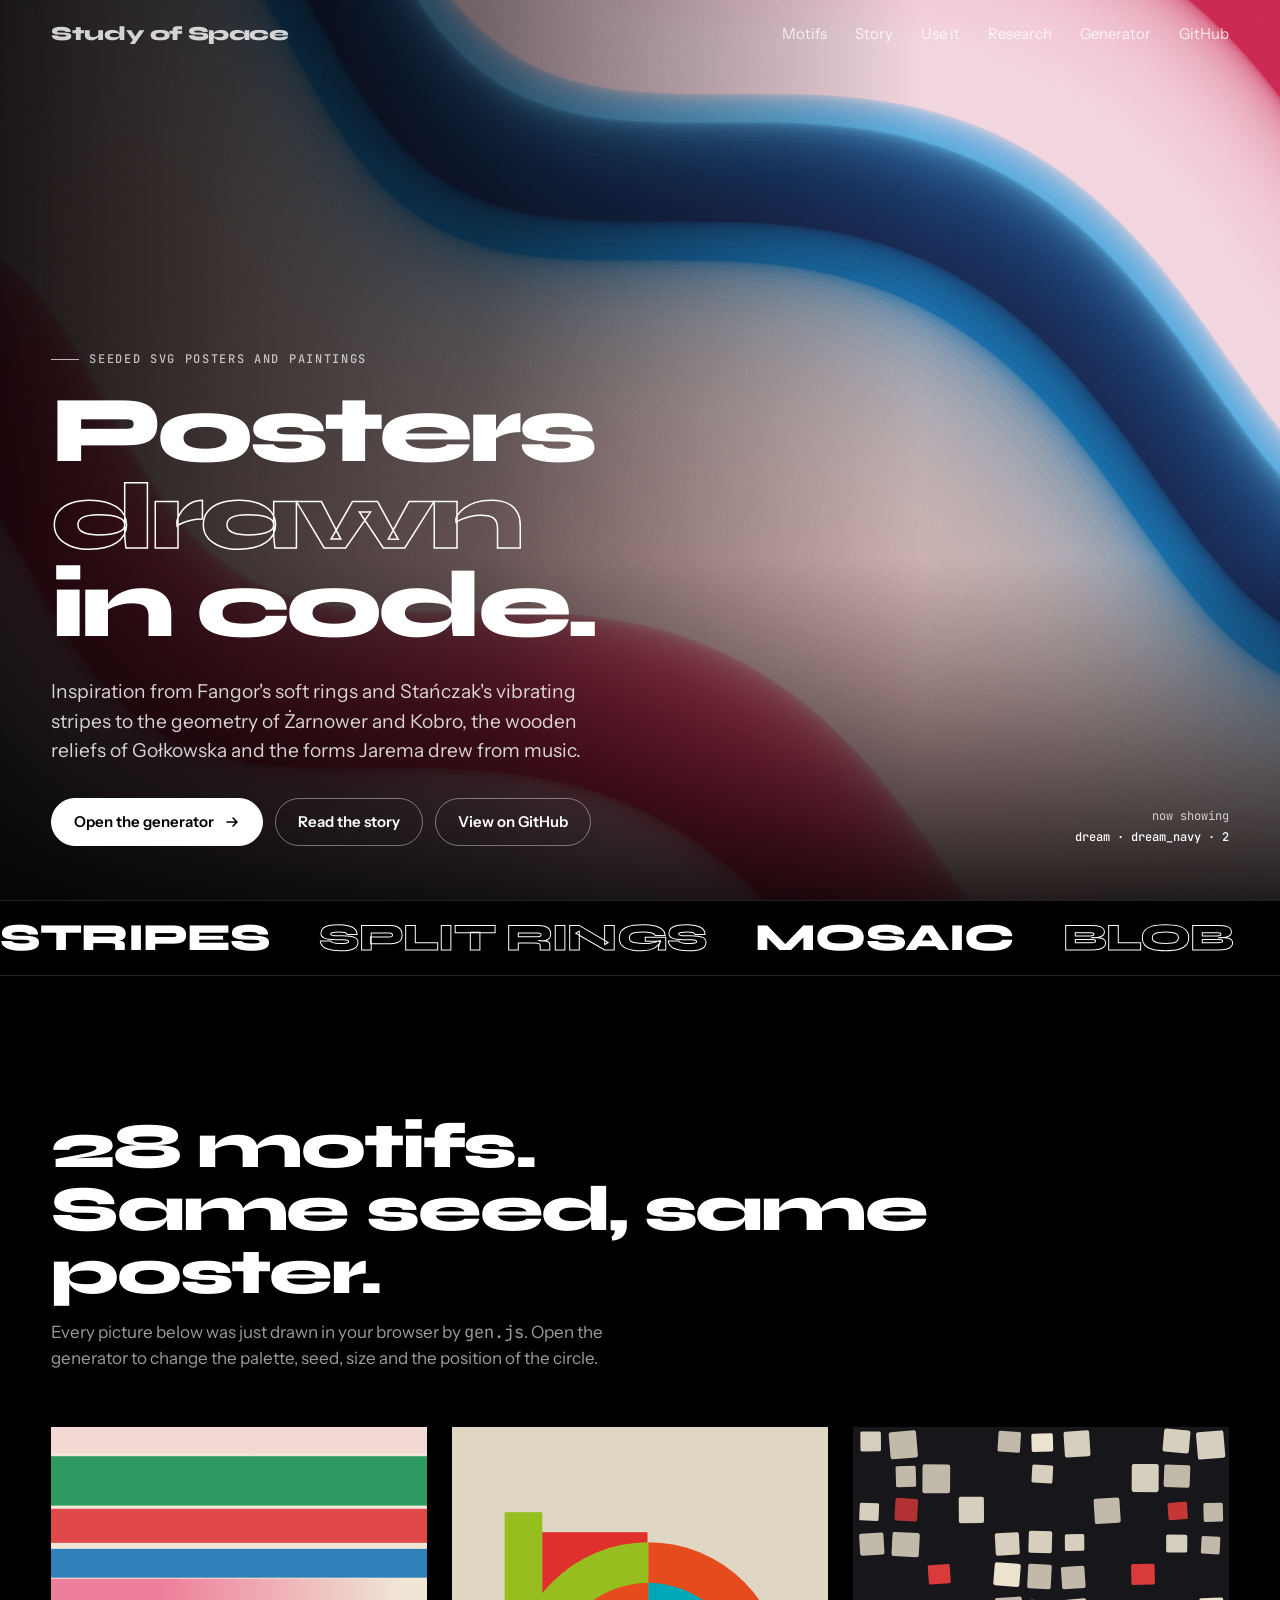
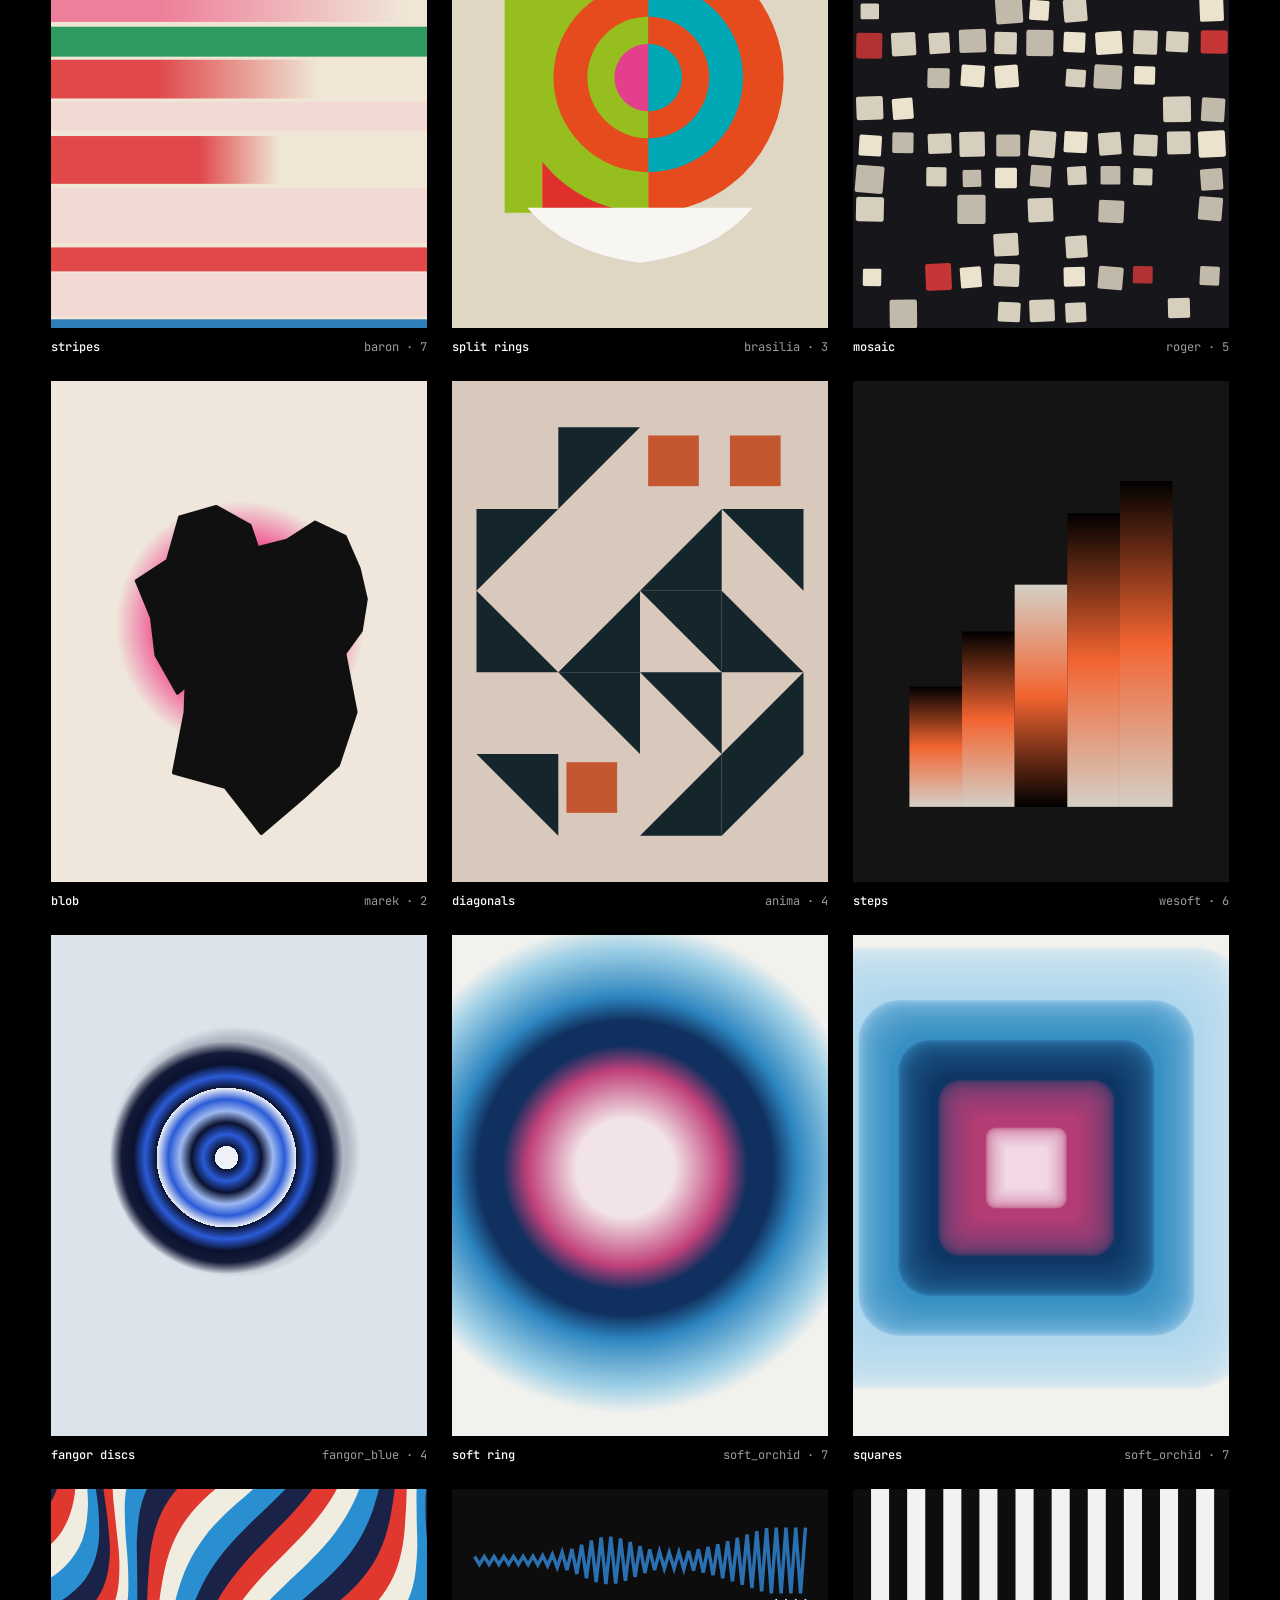
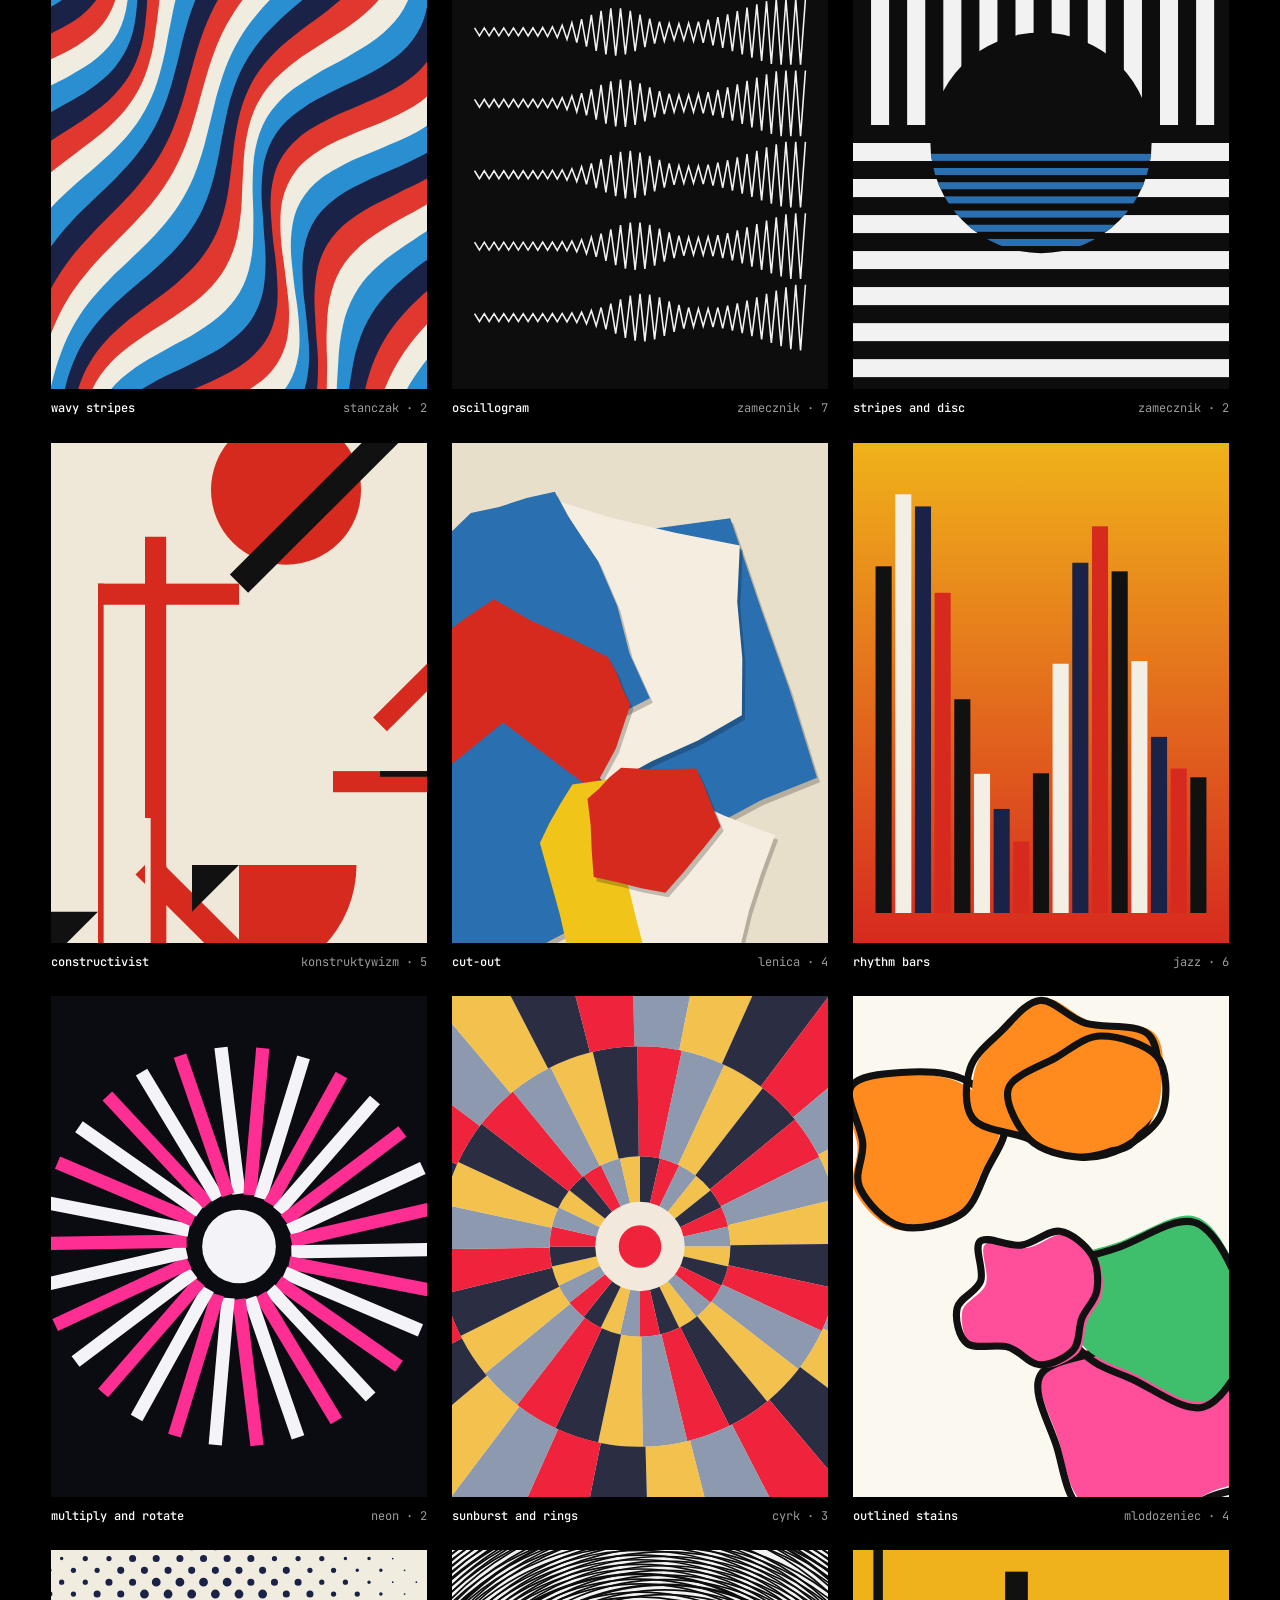
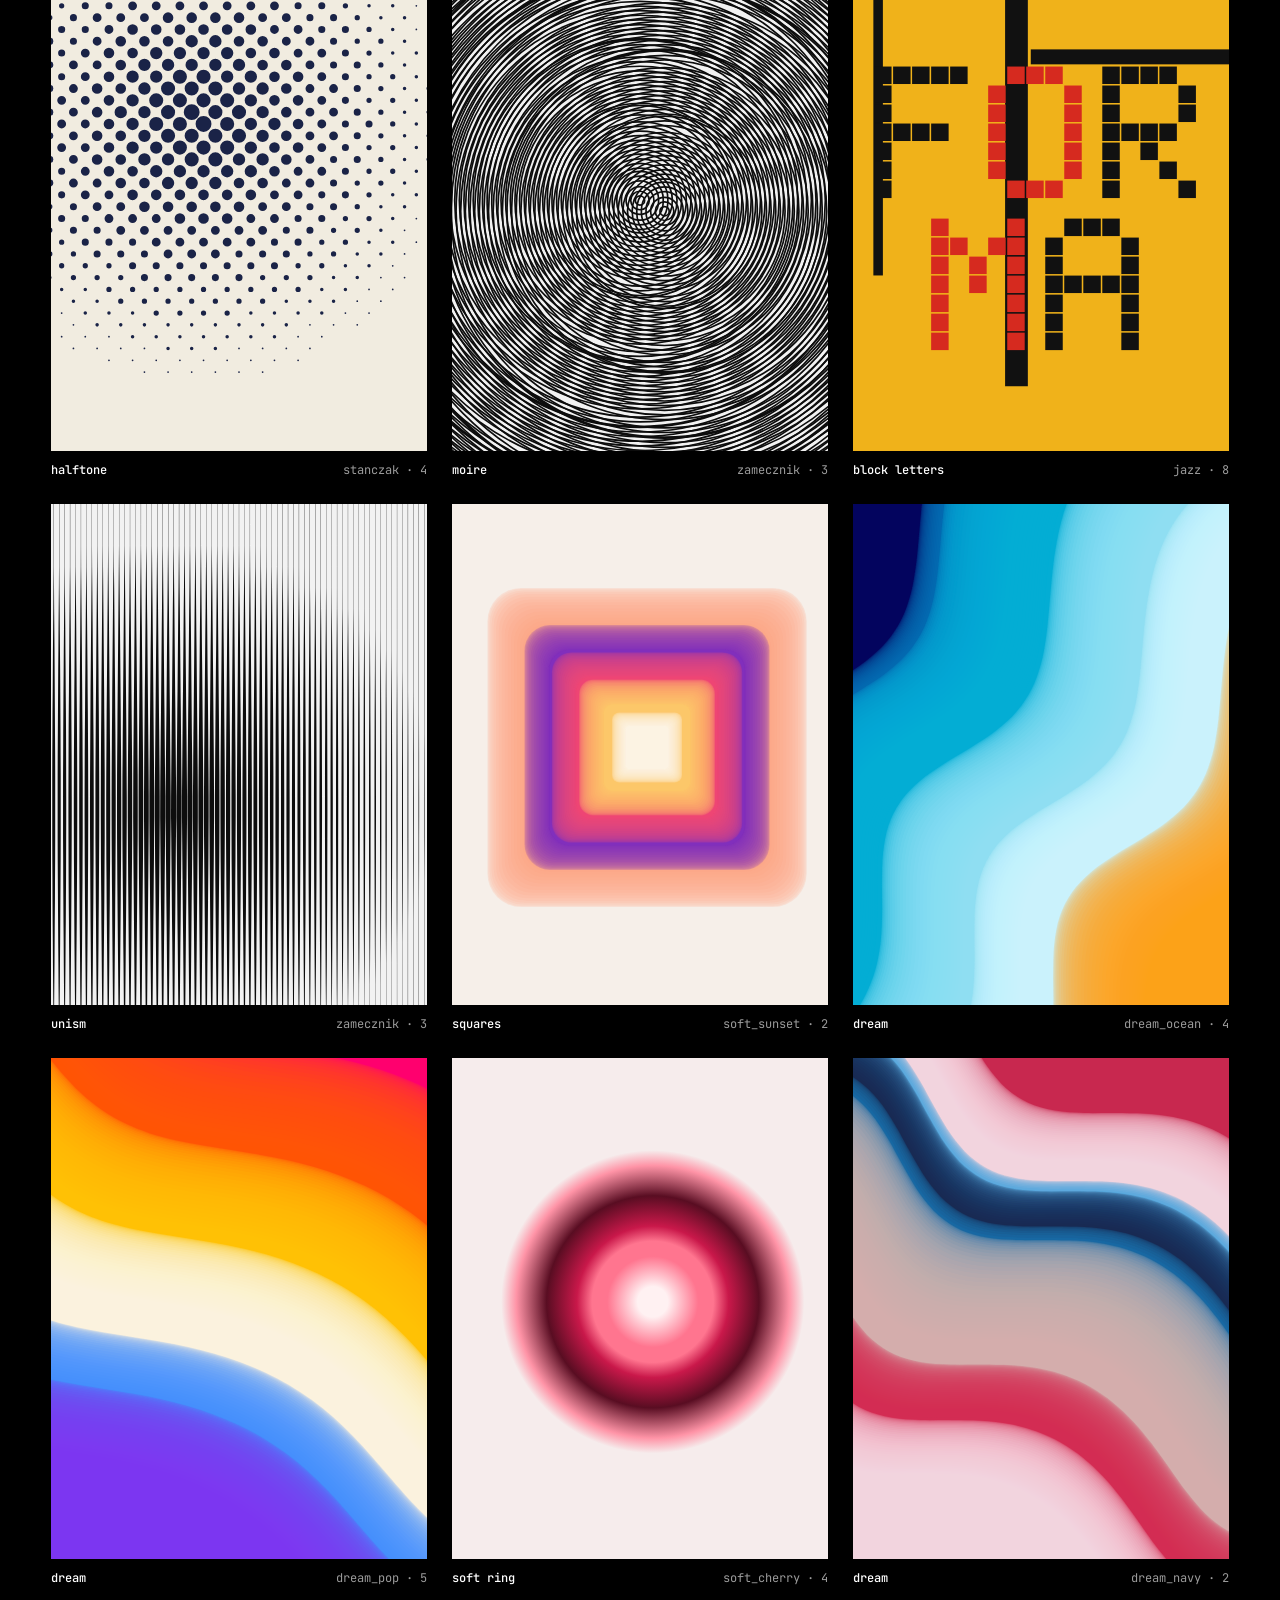
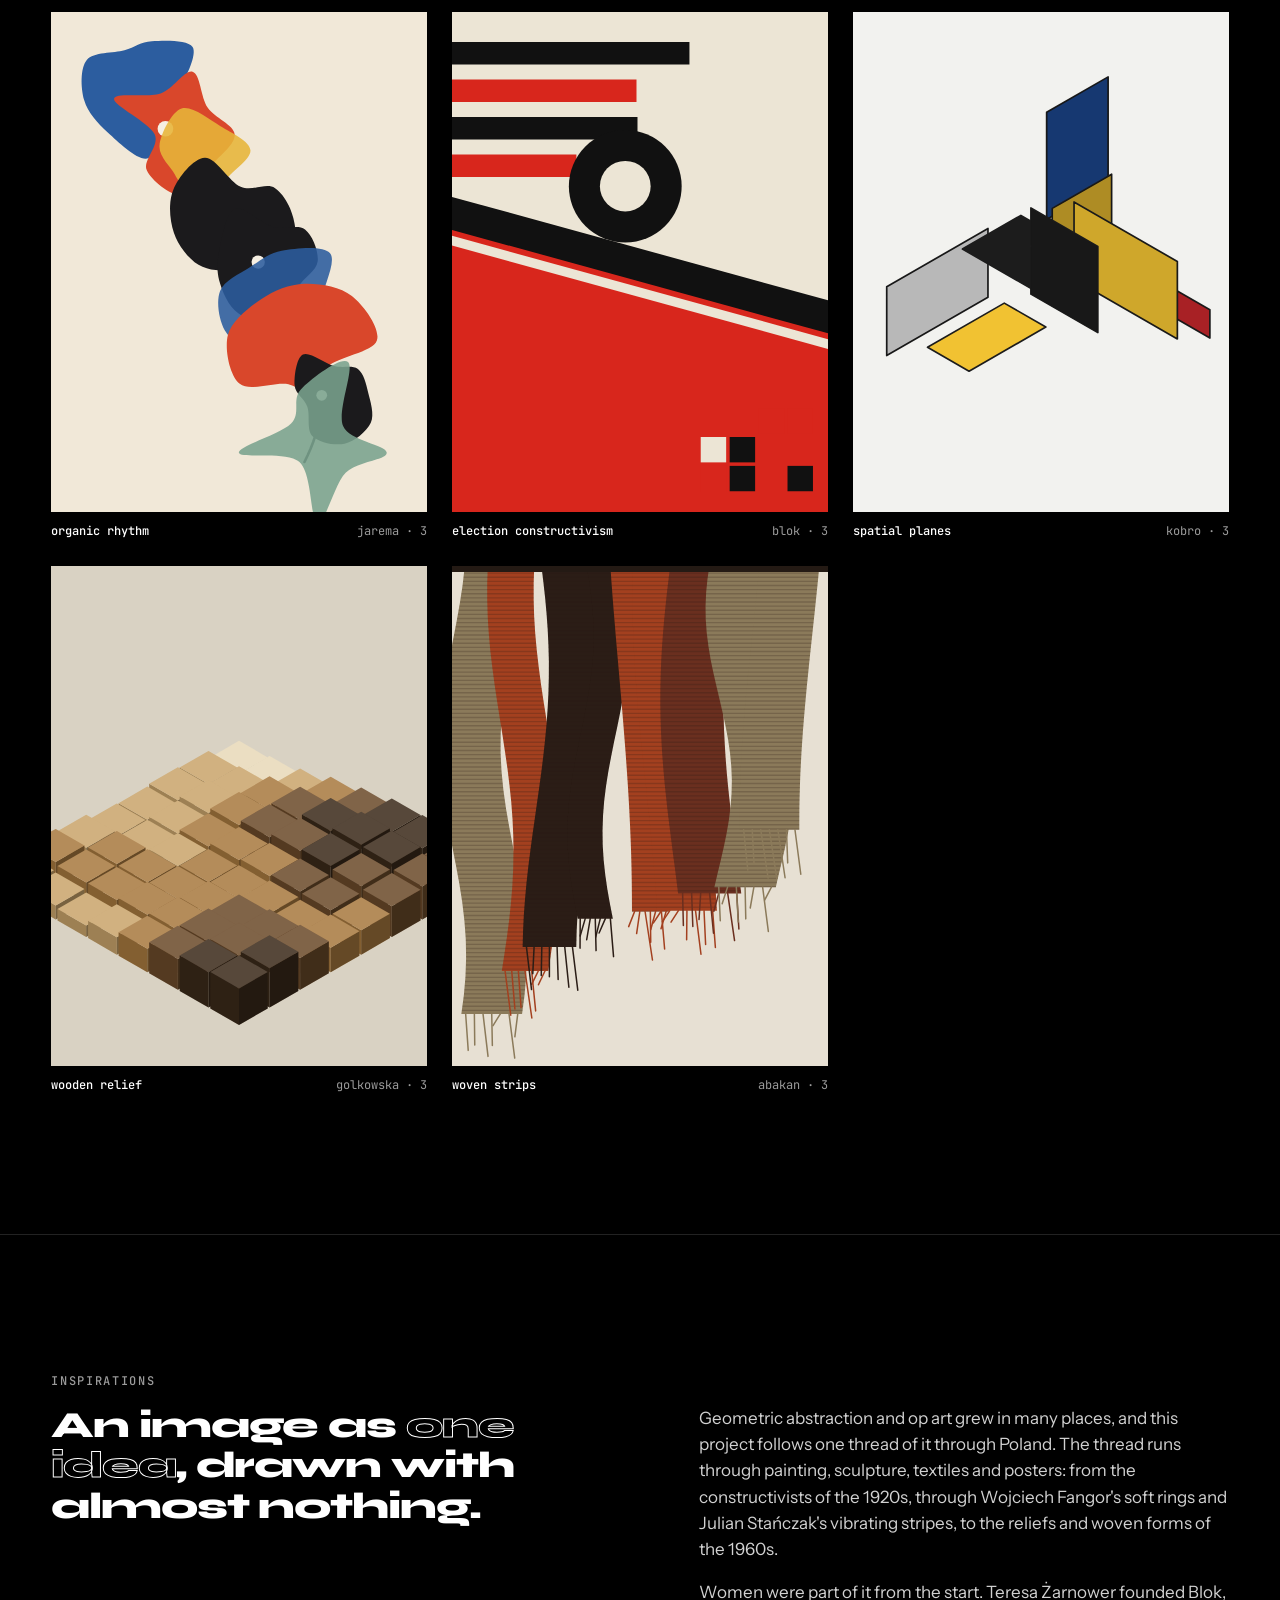
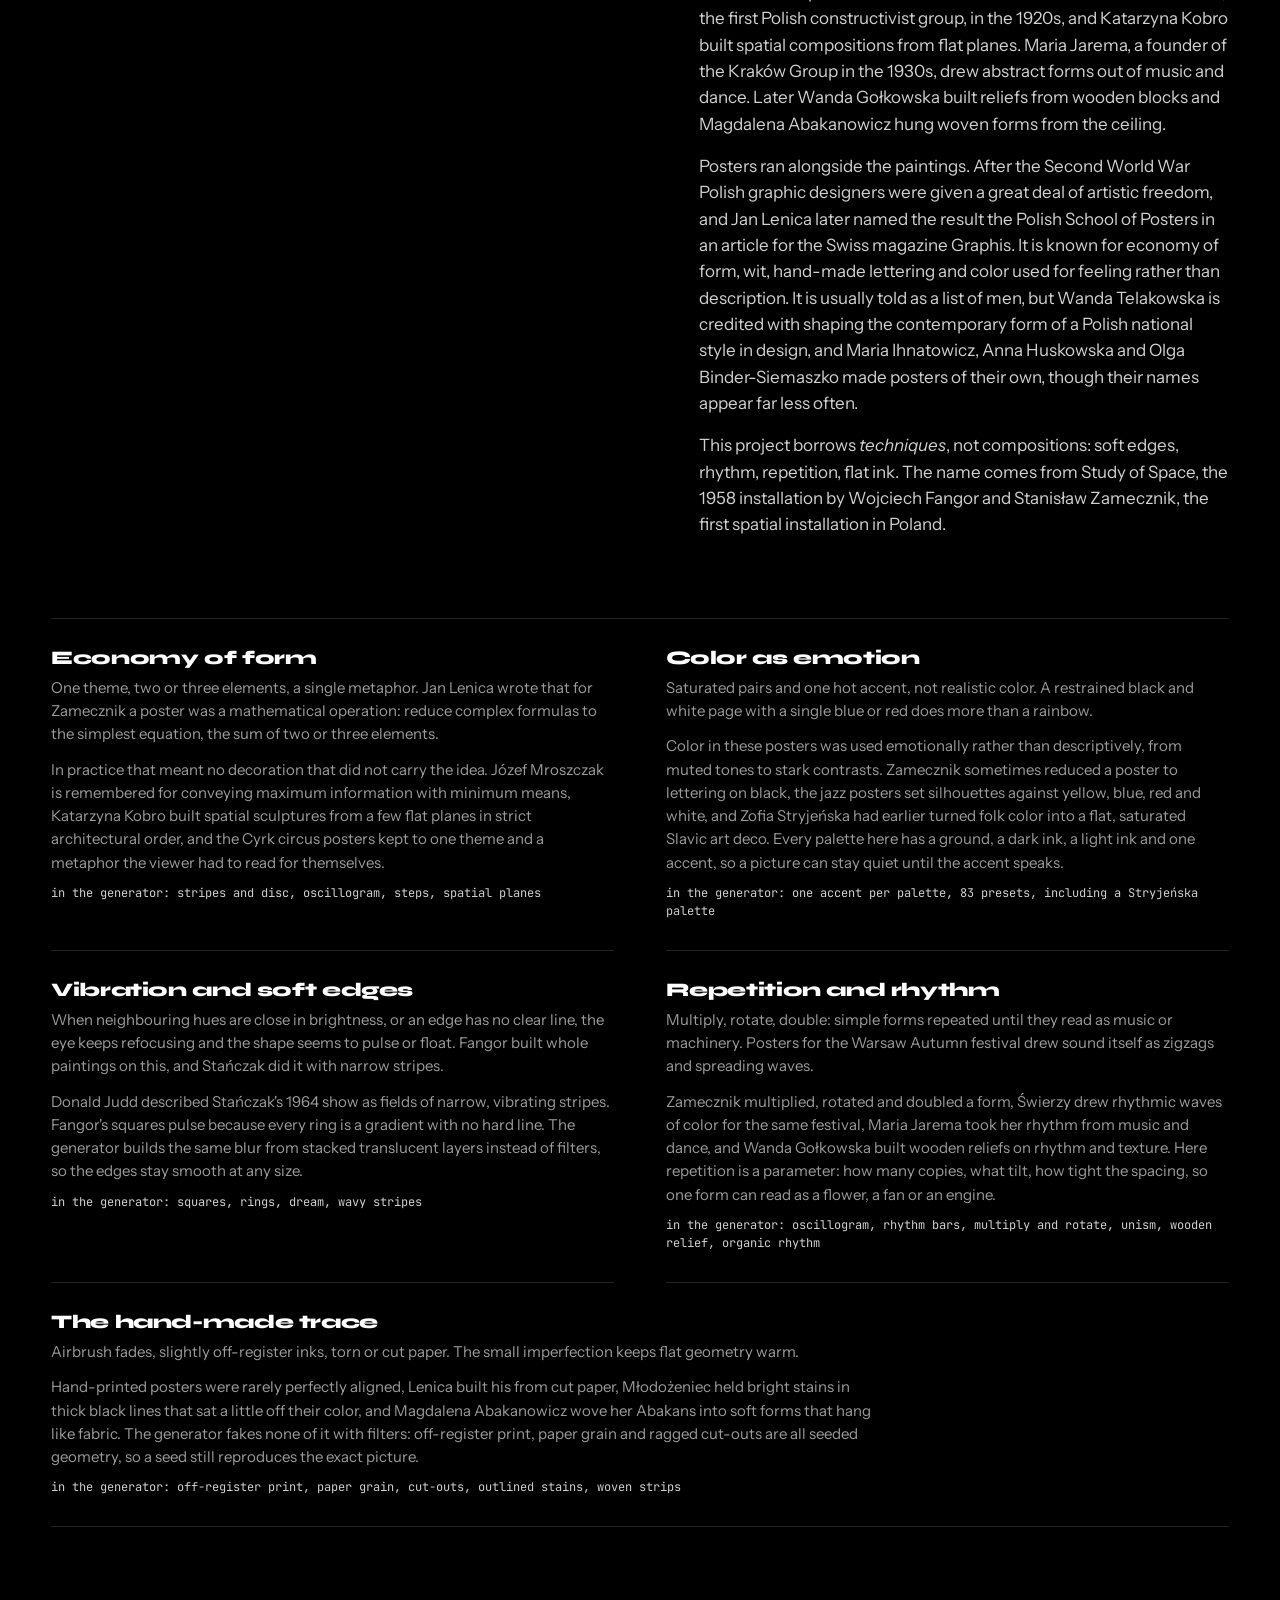
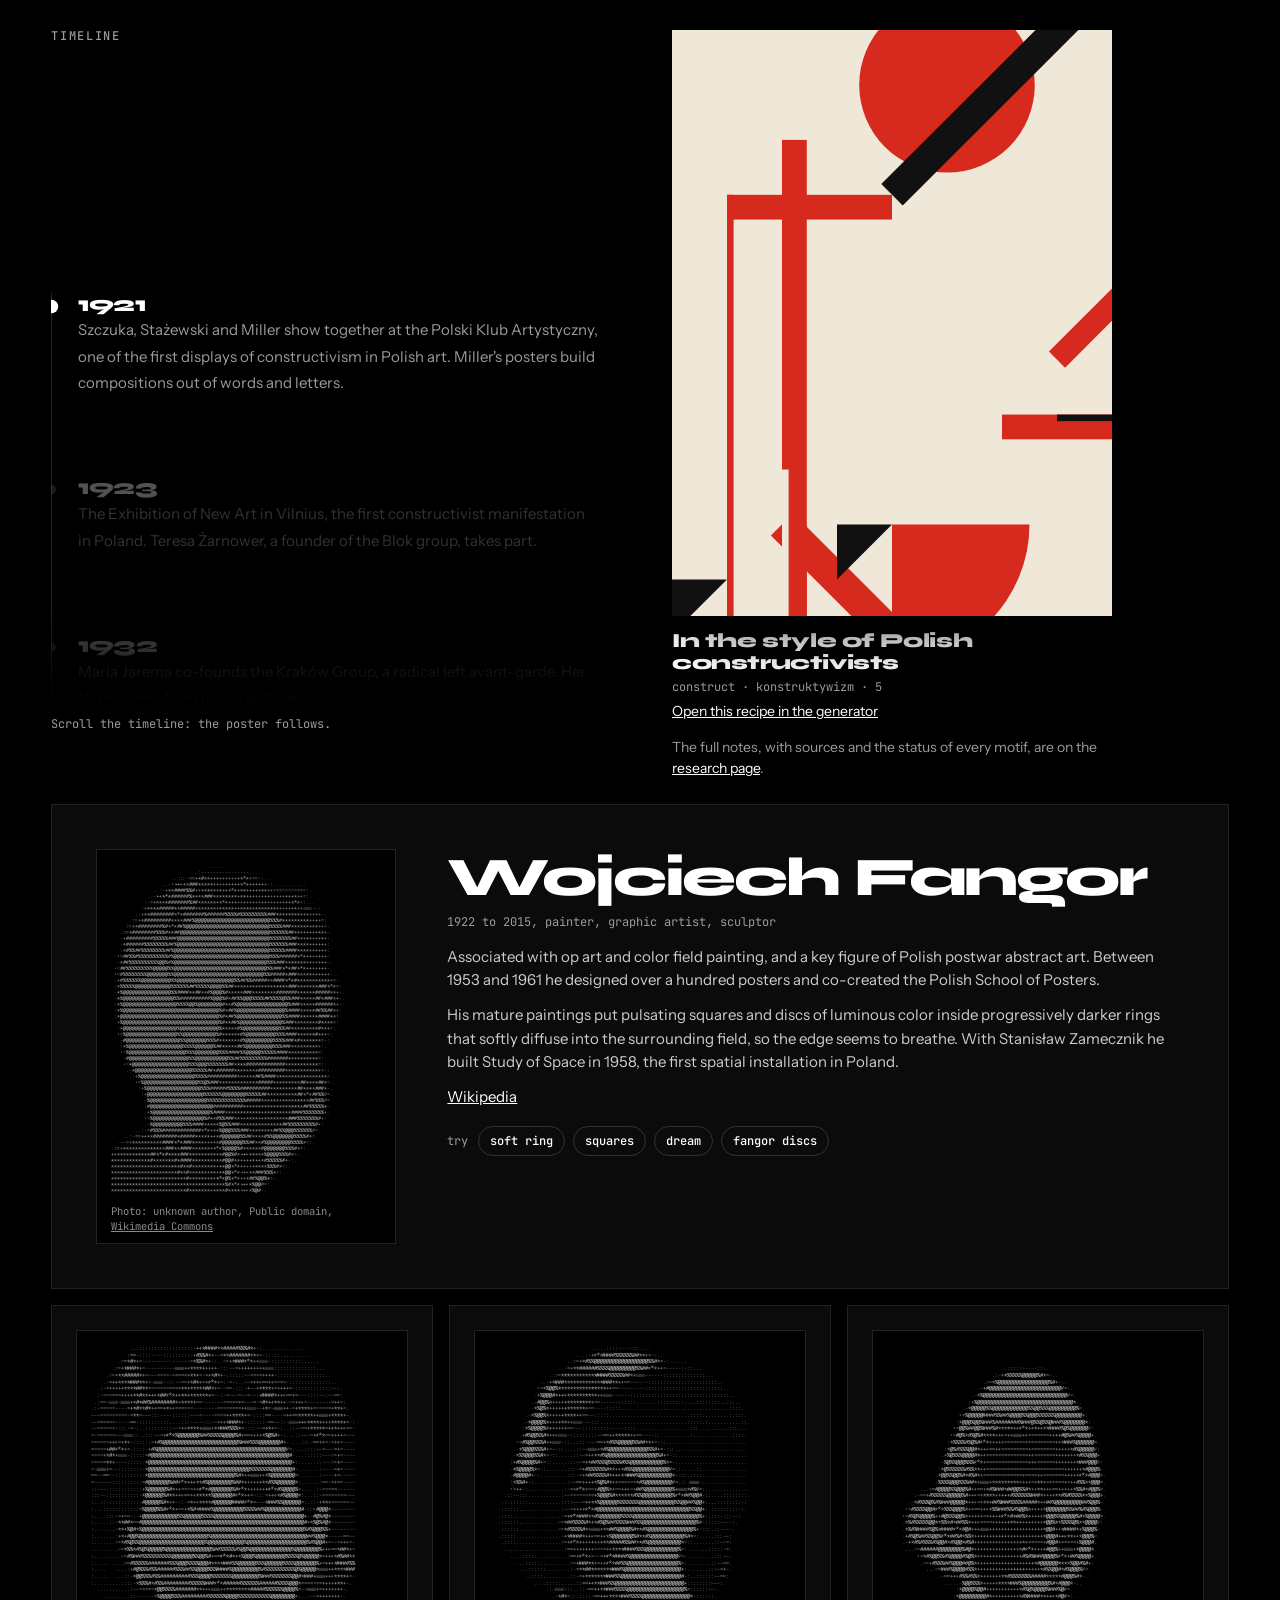
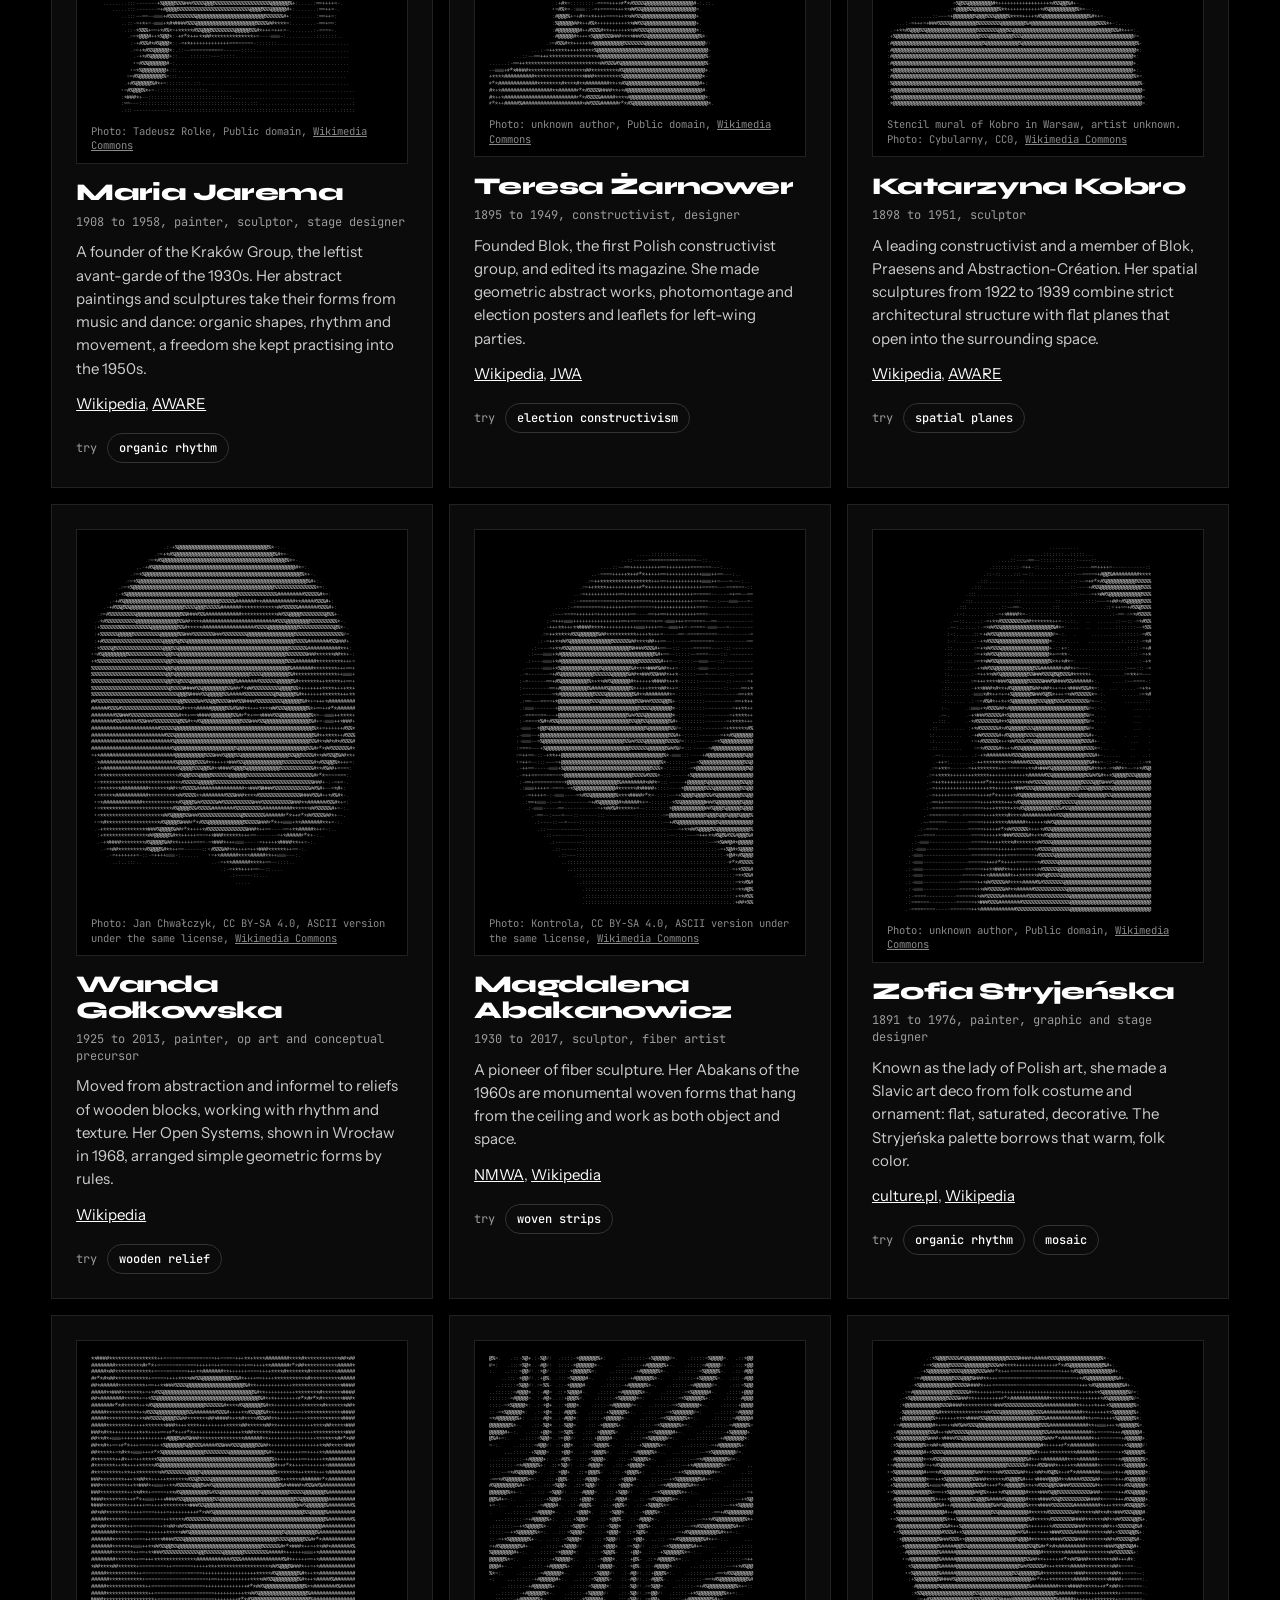
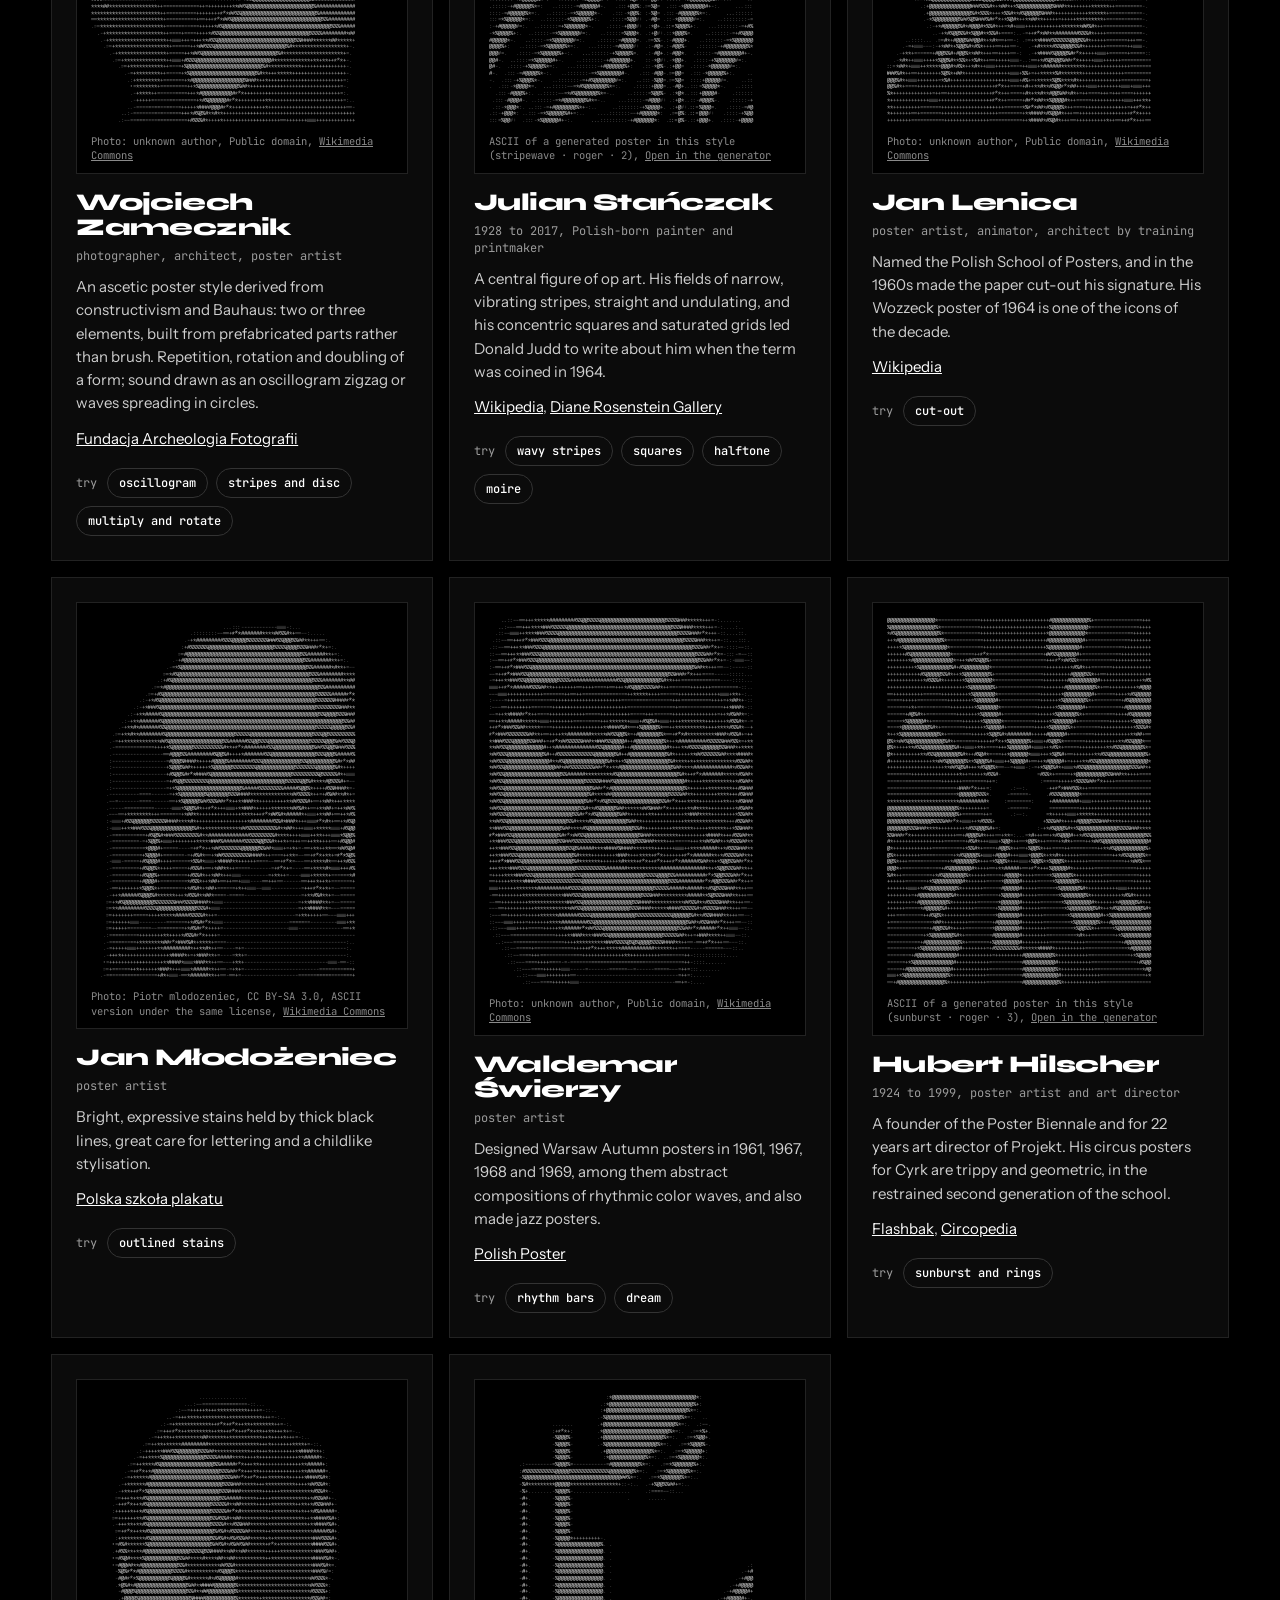
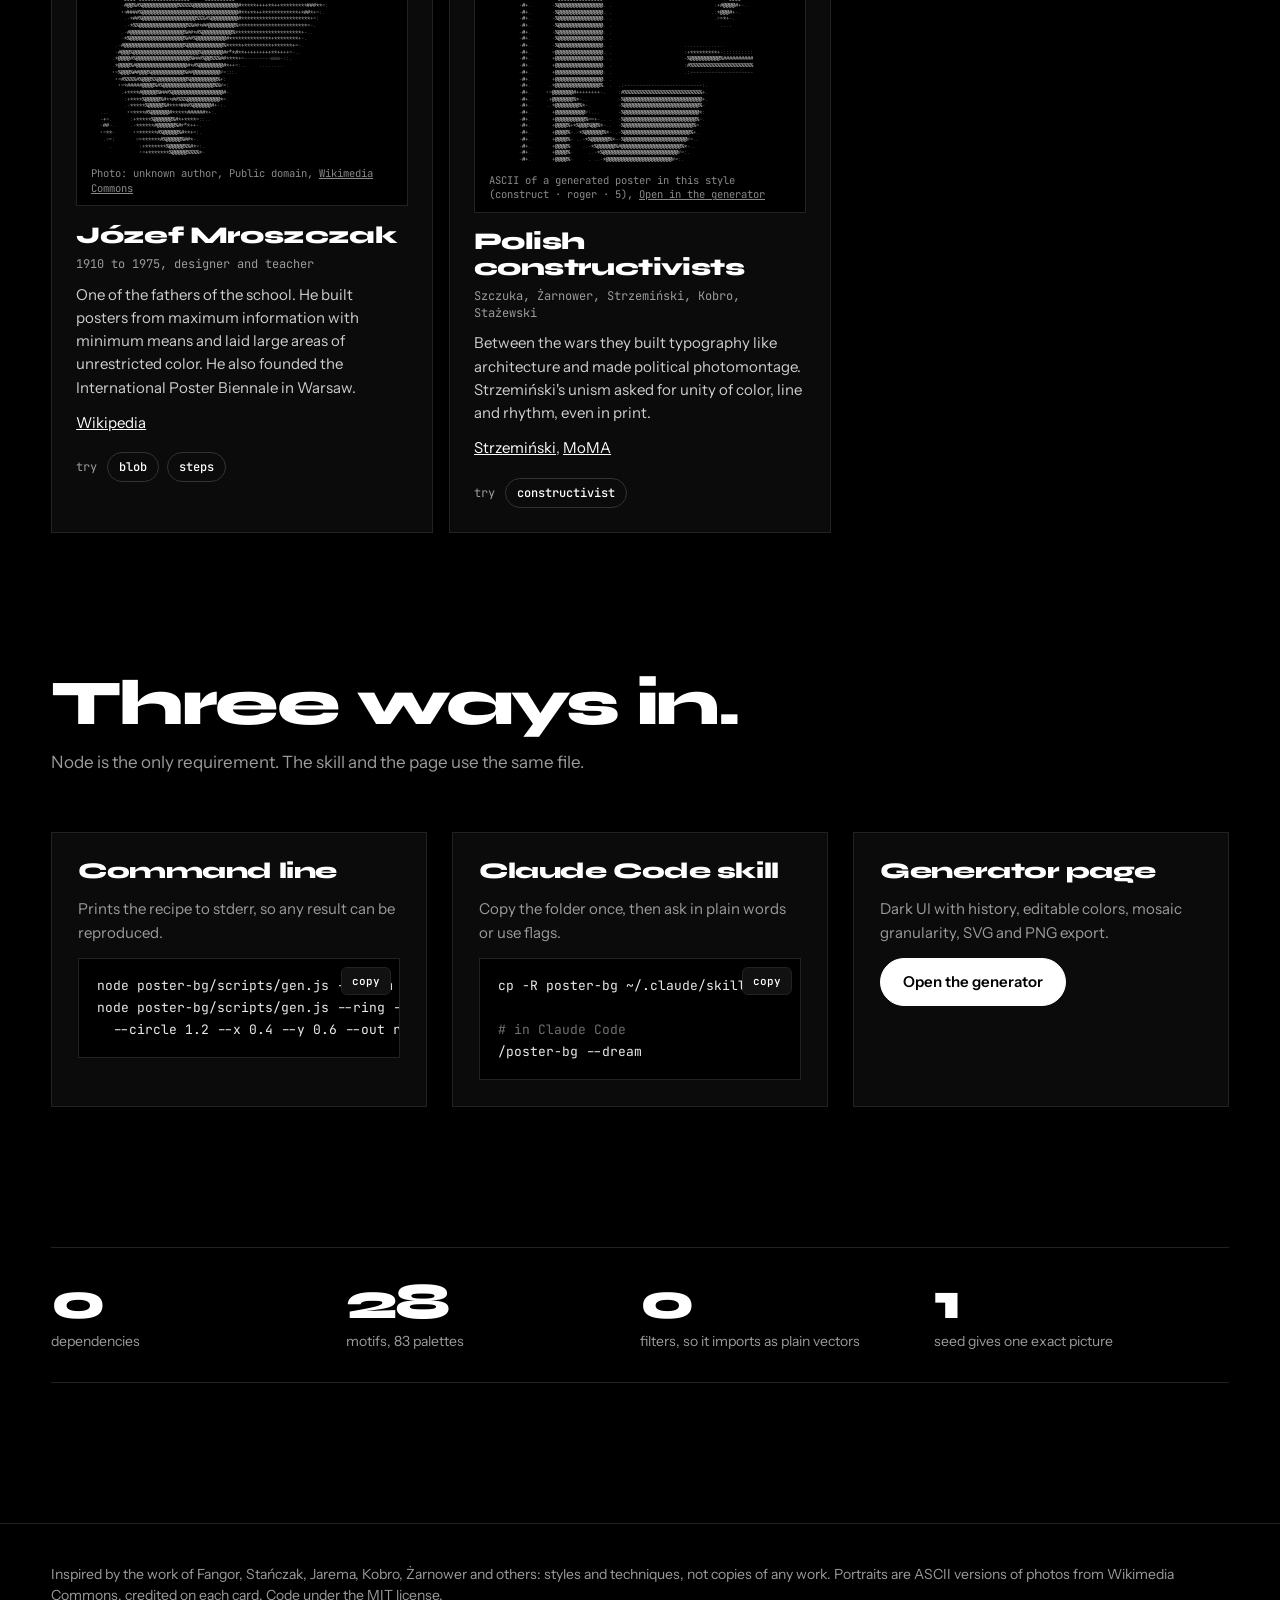
==== index.html @ 3a9fe369 "Mobile timeline: smaller poster, less padding above the scroller, smaller faded entries Co-Authored-" ====
<!doctype html>
<html lang="en">
<head>
  <meta charset="utf-8">
  <meta name="viewport" content="width=device-width, initial-scale=1">
  <title>Study of Space | Posters drawn in code</title>
  <meta name="description" content="Seeded SVG posters and paintings, from Fangor's soft rings to the geometry of Żarnower, Kobro and Jarema. 28 motifs, 83 palettes, free and open source.">
  <meta name="keywords" content="Polish poster school, Polska Szkola Plakatu, Wojciech Fangor, Fangor, op art, generative art, poster generator, SVG background generator, abstract background generator, geometric backgrounds, gradient backgrounds, Zamecznik, Stanczak, Lenica, Mlodozeniec, constructivism, halftone, moire, seeded generator, open source">
  <meta name="author" content="Dawid W">
  <meta name="robots" content="index, follow, max-image-preview:large">
  <meta name="theme-color" content="#000000">
  <meta name="color-scheme" content="dark">
  <link rel="canonical" href="https://studyofspace.gallery/">
  <link rel="icon" href="favicon.svg" type="image/svg+xml">
  <link rel="icon" href="favicon-32.png" sizes="32x32" type="image/png">
  <link rel="apple-touch-icon" href="apple-touch-icon.png">
  <meta property="og:type" content="website">
  <meta property="og:site_name" content="Study of Space">
  <meta property="og:locale" content="en_US">
  <meta property="og:title" content="Study of Space | Posters drawn in code">
  <meta property="og:description" content="Seeded SVG posters and paintings, from Fangor's soft rings to the geometry of Żarnower, Kobro and Jarema. 28 motifs, 83 palettes, free and open source.">
  <meta property="og:url" content="https://studyofspace.gallery/">
  <meta property="og:image" content="https://studyofspace.gallery/og-image.png">
  <meta property="og:image:type" content="image/png">
  <meta property="og:image:width" content="1200">
  <meta property="og:image:height" content="630">
  <meta property="og:image:alt" content="A soft red disc ringed in black and blue on a pale ground, with the title Study of Space">
  <meta name="twitter:card" content="summary_large_image">
  <meta name="twitter:site" content="@dawidwu">
  <meta name="twitter:creator" content="@dawidwu">
  <meta name="twitter:title" content="Study of Space | Posters drawn in code">
  <meta name="twitter:description" content="Seeded SVG posters and paintings, from Fangor's soft rings to the geometry of Żarnower, Kobro and Jarema. 28 motifs, 83 palettes, free and open source.">
  <meta name="twitter:image" content="https://studyofspace.gallery/og-image.png">
  <meta name="twitter:image:alt" content="A soft red disc ringed in black and blue on a pale ground, with the title Study of Space">
  <script type="application/ld+json">
{
  "@context": "https://schema.org",
  "@graph": [
    {
      "@type": "WebSite",
      "@id": "https://studyofspace.gallery/#website",
      "url": "https://studyofspace.gallery/",
      "name": "Study of Space",
      "description": "Seeded SVG posters and paintings, from Fangor's soft rings to the geometry of Żarnower, Kobro and Jarema. 28 motifs, 83 palettes, free and open source.",
      "inLanguage": "en",
      "publisher": {
        "@id": "https://studyofspace.gallery/#author"
      }
    },
    {
      "@type": "WebApplication",
      "@id": "https://studyofspace.gallery/#generator",
      "name": "Study of Space generator",
      "url": "https://studyofspace.gallery/generator/",
      "description": "Browser-based generator of seeded SVG posters and paintings: 28 motifs, 83 color palettes, SVG and PNG export.",
      "applicationCategory": "DesignApplication",
      "operatingSystem": "Any",
      "browserRequirements": "Requires JavaScript",
      "isAccessibleForFree": true,
      "offers": {
        "@type": "Offer",
        "price": "0",
        "priceCurrency": "USD"
      },
      "license": "https://opensource.org/licenses/MIT",
      "image": "https://studyofspace.gallery/og-image.png",
      "author": {
        "@id": "https://studyofspace.gallery/#author"
      }
    },
    {
      "@type": "Person",
      "@id": "https://studyofspace.gallery/#author",
      "name": "Dawid W",
      "url": "https://x.com/dawidwu",
      "sameAs": [
        "https://x.com/dawidwu"
      ]
    }
  ]
}
  </script>
  <link rel="preconnect" href="https://fonts.googleapis.com">
  <link rel="preconnect" href="https://fonts.gstatic.com" crossorigin>
  <link rel="stylesheet" href="https://fonts.googleapis.com/css2?family=Syne:wght@600;800&family=JetBrains+Mono:wght@400;500&family=Instrument+Sans:wght@400;500;600&display=swap">
  <style>
    :root {
      --bg: #000; --fg: #fff; --muted: #9b9b9b; --line: #222; --card: #0b0b0b;
      --display: "Syne", "Helvetica Neue", Arial, sans-serif;
      --body: "Instrument Sans", system-ui, -apple-system, "Segoe UI", sans-serif;
      --mono: "JetBrains Mono", ui-monospace, Menlo, Consolas, monospace;
      --gutter: clamp(20px, 4vw, 56px);
      color-scheme: dark;
    }
    * { box-sizing: border-box; }
    html { scroll-behavior: smooth; }
    body { margin: 0; background: var(--bg); color: var(--fg); font: 17px/1.55 var(--body); -webkit-font-smoothing: antialiased; }
    a { color: inherit; }
    :focus-visible { outline: 2px solid var(--fg); outline-offset: 3px; }
    .mono { font-family: var(--mono); }

    /* ---------- hero ---------- */
    .hero { position: relative; min-height: 100svh; display: flex; flex-direction: column; justify-content: space-between; overflow: hidden; isolation: isolate; }
    .bg { position: absolute; inset: 0; z-index: -3; }
    .bg img { position: absolute; inset: 0; width: 100%; height: 100%; object-fit: cover; opacity: 0; transition: opacity 1800ms ease; transform: scale(1.04); }
    .bg img.on { opacity: 1; animation: drift 24s ease-in-out infinite alternate; }
    @keyframes drift { from { transform: scale(1.04) translate3d(0, 0, 0); } to { transform: scale(1.12) translate3d(-1.5%, -1%, 0); } }
    .shade { position: absolute; inset: 0; z-index: -2; background:
      linear-gradient(90deg, rgba(0,0,0,.88) 0%, rgba(0,0,0,.55) 38%, rgba(0,0,0,0) 72%),
      linear-gradient(0deg, rgba(0,0,0,.85) 0%, rgba(0,0,0,0) 38%); }
    .grain { position: absolute; inset: 0; z-index: -1; pointer-events: none; opacity: .22; mix-blend-mode: overlay;
      background-image: url("data:image/svg+xml,%3Csvg xmlns='http://www.w3.org/2000/svg' width='220' height='220'%3E%3Cfilter id='n'%3E%3CfeTurbulence type='fractalNoise' baseFrequency='.85' numOctaves='2' stitchTiles='stitch'/%3E%3C/filter%3E%3Crect width='100%25' height='100%25' filter='url(%23n)'/%3E%3C/svg%3E"); }

    nav { position: relative; z-index: 60; display: flex; align-items: center; justify-content: space-between; padding: 22px var(--gutter); }
    .logo { font: 800 20px/1 var(--display); letter-spacing: -.02em; text-decoration: none; white-space: nowrap; }
    .menu-btn { display: none; }
    .sr { position: absolute; width: 1px; height: 1px; overflow: hidden; clip: rect(0 0 0 0); white-space: nowrap; }
    nav ul { display: flex; gap: 28px; list-style: none; margin: 0; padding: 0; font-size: 15px; }
    nav a { text-decoration: none; opacity: .8; transition: opacity .2s; }
    nav a:hover { opacity: 1; }

    .hero-copy { padding: 0 var(--gutter) clamp(28px, 6vh, 64px); max-width: 1200px; }
    .eyebrow { font: 500 12px/1 var(--mono); letter-spacing: .14em; text-transform: uppercase; color: rgba(255,255,255,.7); display: flex; align-items: center; gap: 10px; margin-bottom: 22px; }
    .eyebrow i { width: 28px; height: 1px; background: currentColor; }
    h1 { margin: 0; font: 800 clamp(2.4rem, 7.4vw, 8rem)/.92 var(--display); letter-spacing: -.045em; text-wrap: balance; }
    h1 span { display: block; }
    h1 .outline { color: transparent; -webkit-text-stroke: 1.5px var(--fg); }
    .lede { max-width: 560px; margin: 28px 0 0; font-size: clamp(1rem, 1.5vw, 1.2rem); color: rgba(255,255,255,.82); }
    .cta { display: flex; flex-wrap: wrap; gap: 12px; margin-top: 32px; }
    .btn { display: inline-flex; align-items: center; gap: 10px; height: 48px; padding: 0 22px; border-radius: 999px; border: 1px solid rgba(255,255,255,.4); text-decoration: none; font-weight: 600; font-size: 15px; transition: background .2s, color .2s, border-color .2s, transform .2s; }
    .btn:hover { border-color: #fff; transform: translateY(-1px); }
    .btn.solid { background: #fff; color: #000; border-color: #fff; }
    .btn.solid:hover { background: #e6e6e6; }
    .btn svg { width: 16px; height: 16px; }
    .recipe { position: absolute; right: var(--gutter); bottom: clamp(28px, 6vh, 64px); font: 400 12px/1.4 var(--mono); color: rgba(255,255,255,.75); text-align: right; }
    .recipe b { display: block; font-weight: 500; color: #fff; margin-top: 4px; }

    /* ---------- marquee ---------- */
    .marquee { border-block: 1px solid var(--line); overflow: hidden; white-space: nowrap; padding: 18px 0; }
    .marquee > div { display: inline-flex; gap: 48px; animation: slide 38s linear infinite; padding-right: 48px; }
    .marquee span { font: 800 clamp(1.4rem, 3vw, 2.4rem)/1 var(--display); letter-spacing: -.02em; text-transform: uppercase; }
    .marquee span:nth-child(even) { color: transparent; -webkit-text-stroke: 1px var(--fg); }
    @keyframes slide { to { transform: translateX(-50%); } }

    /* ---------- sections ---------- */
    section { padding: clamp(64px, 11vw, 140px) var(--gutter); }
    .wrap { max-width: 1280px; margin: 0 auto; }
    h2 { margin: 0 0 14px; font: 800 clamp(2rem, 5vw, 4rem)/.98 var(--display); letter-spacing: -.035em; text-wrap: balance; }
    .sub { color: var(--muted); max-width: 580px; margin: 0 0 clamp(32px, 5vw, 56px); }

    .gallery { display: grid; grid-template-columns: repeat(auto-fill, minmax(min(100%, 280px), 1fr)); gap: clamp(14px, 2vw, 28px); }
    .card { display: block; text-decoration: none; position: relative; }
    .card .frame { position: relative; aspect-ratio: 3 / 4; overflow: hidden; background: var(--card); }
    .card img { display: block; width: 100%; height: 100%; object-fit: cover; transition: transform .8s cubic-bezier(.2,.7,.2,1); }
    .card:hover img { transform: scale(1.06); }
    .card .cap { display: flex; justify-content: space-between; gap: 12px; margin-top: 12px; font: 400 12px/1.3 var(--mono); color: var(--muted); }
    .card .cap b { color: var(--fg); font-weight: 500; }

    .steps { display: grid; grid-template-columns: repeat(auto-fit, minmax(min(100%, 340px), 1fr)); gap: clamp(14px, 2vw, 28px); }
    .panel { border: 1px solid var(--line); background: var(--card); padding: 26px; display: flex; flex-direction: column; gap: 14px; min-width: 0; }
    .panel h3 { margin: 0; font: 800 1.4rem/1.1 var(--display); letter-spacing: -.02em; }
    .panel p { margin: 0; color: var(--muted); font-size: 15px; }
    pre { margin: 0; padding: 16px 18px; background: #000; border: 1px solid var(--line); overflow-x: auto; font: 400 13px/1.7 var(--mono); color: #eaeaea; position: relative; }
    pre .c { color: #6f6f6f; }
    .copy { position: absolute; top: 8px; right: 8px; height: 28px; padding: 0 10px; border-radius: 6px; border: 1px solid var(--line); background: #111; color: var(--fg); font: 500 11px var(--mono); cursor: pointer; }
    .copy:hover { border-color: #666; }

    .facts { display: grid; grid-template-columns: repeat(auto-fit, minmax(min(100%, 220px), 1fr)); gap: 0; border-top: 1px solid var(--line); }
    .fact { padding: 28px 24px 28px 0; border-bottom: 1px solid var(--line); }
    .fact b { display: block; font: 800 clamp(2rem, 4vw, 3.2rem)/1 var(--display); letter-spacing: -.03em; }
    .fact span { color: var(--muted); font-size: 14px; }


    /* ---------- history ---------- */
    .history { border-top: 1px solid var(--line); }
    .kicker { font: 500 12px/1 var(--mono); letter-spacing: .14em; text-transform: uppercase; color: var(--muted); margin: 0 0 18px; }
    .intro { display: grid; grid-template-columns: minmax(0, 1.1fr) minmax(0, 1fr); gap: clamp(28px, 5vw, 80px); align-items: start; }
    .intro p { margin: 0 0 16px; color: rgba(255,255,255,.82); }
    .pull { font: 800 clamp(1.5rem, 3vw, 2.3rem)/1.1 var(--display); letter-spacing: -.03em; margin: 0; text-wrap: balance; }
    .pull em { font-style: normal; color: transparent; -webkit-text-stroke: 1px var(--fg); }
    .theory { display: grid; grid-template-columns: repeat(2, minmax(0, 1fr)); gap: 0 clamp(24px, 4vw, 64px); border-top: 1px solid var(--line); margin-top: clamp(36px, 5vw, 64px); }
    .theory div { padding: 28px 0 30px; border-bottom: 1px solid var(--line); }
    .theory div:last-child { grid-column: 1 / -1; }
    .theory div:last-child p { max-width: 820px; }
    .theory p + p { margin-top: 12px; }
    @media (max-width: 700px) { .theory { grid-template-columns: minmax(0, 1fr); } }
    .theory h3 { margin: 0 0 8px; font: 800 1.2rem/1.1 var(--display); letter-spacing: -.02em; }
    .theory p { margin: 0; color: var(--muted); font-size: 15px; }
    .theory .tie { display: block; margin-top: 10px; font: 400 12px/1.5 var(--mono); color: #cfcfcf; }
    .timeline { list-style: none; margin: 0; padding: 0; border-left: 1px solid var(--line); }
    .timeline li { position: relative; padding: 0 0 26px 26px; }
    .timeline li::before { content: ""; position: absolute; left: -5px; top: 9px; width: 9px; height: 9px; border-radius: 50%; background: var(--fg); }
    .timeline b { display: block; font: 800 1.35rem/1.1 var(--display); letter-spacing: -.02em; }
    .timeline span { color: var(--muted); font-size: 15px; }
    .people { display: grid; grid-template-columns: repeat(auto-fill, minmax(min(100%, 300px), 1fr)); gap: 16px; margin-top: 24px; }
    .person { border: 1px solid var(--line); background: var(--card); padding: 24px; display: flex; flex-direction: column; gap: 10px; min-width: 0; }
    .person > div + div { min-width: 0; }
    .person.lead { grid-column: 1 / -1; display: grid; grid-template-columns: minmax(0, 1fr) minmax(0, 1.4fr); gap: clamp(20px, 4vw, 56px); padding: clamp(24px, 4vw, 44px); }
    .person h3 { margin: 0; font: 800 1.5rem/1.05 var(--display); letter-spacing: -.025em; }
    .person.lead h3 { font-size: clamp(2rem, 4.4vw, 3.4rem); letter-spacing: -.04em; }
    .person .role { font: 400 12px/1.4 var(--mono); color: var(--muted); }
    .person p { margin: 0; color: rgba(255,255,255,.8); font-size: 15px; }
    .person .lh { display: flex; flex-direction: column; gap: 16px; min-width: 0; }
    @media (min-width: 861px) {
      .person.lead { grid-template-columns: minmax(0, 300px) minmax(0, 1fr); grid-template-rows: max-content max-content 1fr; align-items: start; row-gap: 14px; }
      .person.lead .lh { display: contents; }
      .person.lead .portrait { grid-column: 1; grid-row: 1 / 4; }
      .person.lead .head { grid-column: 2; grid-row: 1; }
      .person.lead > div:not(.lh) { grid-column: 2; grid-row: 2; }
    }
    .person .portrait { margin: 0; background: #000; border: 1px solid var(--line); color: #cfcfcf; padding: 14px 14px 10px; container-type: inline-size; overflow: hidden; }
    .person .portrait pre { margin: 0; padding: 0; border: 0; border-radius: 0; background: none; color: #e6e6e6; font: 400 calc(100cqw / 54) / 1.2 var(--mono); letter-spacing: 0; white-space: pre; overflow: hidden; }
    .person .portrait pre i { font-style: normal; }
    .person .portrait .t0 { color: #3c3c3c; } .person .portrait .t1 { color: #565656; } .person .portrait .t2 { color: #707070; } .person .portrait .t3 { color: #8c8c8c; }
    .person .portrait .t4 { color: #a8a8a8; } .person .portrait .t5 { color: #c4c4c4; } .person .portrait .t6 { color: #e0e0e0; } .person .portrait .t7 { color: #fff; }
    .person .portrait figcaption { margin-top: 10px; font: 400 10.5px/1.4 var(--mono); color: #8a8a8a; }
    .person .portrait figcaption a { color: inherit; }
    .person .more a { color: var(--fg); }
    .chips { display: flex; flex-wrap: wrap; gap: 8px; margin-top: auto; padding-top: 6px; }
    .chips a { font: 500 12px/1 var(--mono); padding: 8px 11px; border: 1px solid #333; border-radius: 999px; text-decoration: none; transition: background .2s, color .2s, border-color .2s; }
    .chips a:hover { background: #fff; color: #000; border-color: #fff; }
    .chips .label { font: 400 12px/1 var(--mono); color: var(--muted); align-self: center; margin-right: 2px; }
    @media (max-width: 860px) { .intro, .person.lead { grid-template-columns: minmax(0, 1fr); } }


    /* timeline scroller */
    .tl-wrap { display: grid; grid-template-columns: minmax(0, 1fr) minmax(0, 1fr); gap: clamp(28px, 5vw, 80px); align-items: start; margin-top: clamp(56px, 8vw, 110px); }
    .tl-scroll { height: min(72vh, 680px); overflow-y: auto; scroll-snap-type: y proximity; padding: 26vh 0 30vh; margin-right: 8px; overscroll-behavior: contain;
      -webkit-mask-image: linear-gradient(transparent 0, #000 16%, #000 84%, transparent 100%); mask-image: linear-gradient(transparent 0, #000 16%, #000 84%, transparent 100%);
      scrollbar-width: none; }
    .tl-scroll::-webkit-scrollbar { display: none; }
    .tl-scroll:focus-visible { outline-offset: 6px; }
    .tl-scroll .timeline li { scroll-snap-align: center; opacity: .32; transition: opacity .5s ease; }
    .tl-scroll .timeline li::before { background: #555; transition: background .4s, transform .4s; }
    .tl-scroll .timeline li.active { opacity: 1; }
    .tl-scroll .timeline li.active::before { background: #fff; transform: scale(1.5); }
    .tl-scroll .timeline li { padding-bottom: clamp(36px, 9vh, 90px); }
    .tl-hint { margin: 8px 0 0; font: 400 12px/1.4 var(--mono); color: var(--muted); }
    .tl-poster { position: sticky; top: 24px; display: flex; flex-direction: column; gap: 14px; }
    .tl-frame { position: relative; aspect-ratio: 3 / 4; width: min(100%, 440px); max-height: 68vh; background: var(--card); overflow: hidden; box-shadow: 0 30px 60px -20px rgba(0,0,0,.8); }
    .tl-frame img { position: absolute; inset: 0; width: 100%; height: 100%; object-fit: cover; opacity: 0; transition: opacity .7s ease; }
    .tl-frame img.on { opacity: 1; }
    .tl-cap { display: flex; flex-direction: column; gap: 4px; max-width: 440px; }
    .tl-cap .who { font: 800 1.25rem/1.1 var(--display); letter-spacing: -.02em; }
    .tl-cap .mono { font-size: 12px; color: var(--muted); }
    .tl-cap a { font-size: 14px; }
    .tl-more { margin: 0; color: var(--muted); font-size: 14px; max-width: 440px; }
    .tl-more a { color: var(--fg); }
    @media (max-width: 860px) {
      .tl-wrap { grid-template-columns: minmax(0, 1fr); gap: 16px; margin-top: 36px; }
      .tl-poster { position: static; order: -1; gap: 8px; }
      .tl-frame { width: min(46vw, 190px); max-height: none; }
      .tl-cap { gap: 2px; }
      .tl-cap .who { font-size: 1.05rem; }
      .tl-more { font-size: 13px; }
      .tl-scroll { height: min(42vh, 330px); padding: 4vh 0 14vh; }
      .tl-scroll .timeline li { padding-bottom: 20px; }
      .tl-scroll .timeline li:not(.active) { opacity: .26; }
      .tl-scroll .timeline li:not(.active) b { font-size: 1rem; }
      .tl-scroll .timeline li:not(.active) span { display: -webkit-box; -webkit-line-clamp: 2; -webkit-box-orient: vertical; overflow: hidden; font-size: 12.5px; line-height: 1.45; }
    }
    @media (prefers-reduced-motion: reduce) { .tl-scroll .timeline li, .tl-frame img { transition: none; } }

    footer { padding: 40px var(--gutter) 56px; border-top: 1px solid var(--line); color: var(--muted); font-size: 14px; }
    footer .wrap { display: flex; flex-wrap: wrap; justify-content: space-between; gap: 16px 32px; }
    footer a { color: var(--fg); }

    .reveal { opacity: 0; transform: translateY(24px); transition: opacity .9s ease, transform .9s cubic-bezier(.2,.7,.2,1); }
    .reveal.in { opacity: 1; transform: none; }

    @media (max-width: 720px) {
      .logo { font-size: 18px; }
      nav { padding-block: 18px; }
      .menu-btn { display: inline-flex; align-items: center; justify-content: center; width: 44px; height: 44px; margin-right: -10px; border: 0; background: transparent; color: #fff; cursor: pointer; position: relative; z-index: 61; }
      .menu-btn .bars, .menu-btn .bars::before { content: ""; display: block; width: 22px; height: 2px; background: currentColor; transition: transform .3s ease, background .3s; }
      .menu-btn .bars { position: relative; transform: translateY(-4px); }
      .menu-btn .bars::before { position: absolute; left: 0; top: 8px; }
      nav.open .menu-btn .bars { transform: rotate(45deg); }
      nav.open .menu-btn .bars::before { top: 0; transform: rotate(-90deg); }
      nav ul { display: none; }
      nav.open ul { display: flex; position: fixed; inset: 0; z-index: 60; flex-direction: column; justify-content: center; align-items: flex-start; gap: 6px; padding: 80px var(--gutter) 40px; background: rgba(0, 0, 0, .94); -webkit-backdrop-filter: blur(14px); backdrop-filter: blur(14px); }
      nav.open ul a { display: block; padding: 6px 0; font: 800 clamp(2rem, 11vw, 3rem)/1.1 var(--display); letter-spacing: -.03em; opacity: 1; }
      nav.open ul li:last-child a, nav.open ul li:nth-last-child(2) a { opacity: .6; }
      h1 { font-size: clamp(1.7rem, 8.2vw, 3rem); }
      .eyebrow { margin-bottom: 14px; }
      .lede { margin-top: 20px; }
      .cta { margin-top: 24px; }
      .btn { height: 46px; padding: 0 20px; }
      .recipe { display: none; }
      .shade { background: linear-gradient(0deg, rgba(0,0,0,.92) 0%, rgba(0,0,0,.55) 55%, rgba(0,0,0,.15) 100%); }
    }
    @media (prefers-reduced-motion: reduce) {
      .bg img.on, .marquee div { animation: none; }
      .bg img { transition: none; }
      .reveal { opacity: 1; transform: none; transition: none; }
    }
  </style>
</head>
<body>
  <noscript><p style="padding:24px;color:#fff;background:#000">Study of Space draws its posters in your browser with JavaScript. Turn it on to see the gallery, or read how it works in the <a href="research/" style="color:#fff">research notes</a>.</p></noscript>
  <header class="hero">
    <div class="bg" id="bg" aria-hidden="true"><img alt=""><img alt=""></div>
    <div class="shade"></div>
    <div class="grain"></div>

    <nav>
      <a class="logo" href="#top">Study of Space</a>
      <button class="menu-btn" id="menuBtn" type="button" aria-expanded="false" aria-controls="menu"><span class="bars" aria-hidden="true"></span><span class="sr">Menu</span></button>
      <ul id="menu">
        <li><a href="#motifs">Motifs</a></li>
        <li><a href="#history">Story</a></li>
        <li><a href="#use">Use it</a></li>
        <li><a href="research/">Research</a></li>
        <li><a href="generator/">Generator</a></li>
        <li><a href="https://github.com/dawidw/studyofspace">GitHub</a></li>
      </ul>
    </nav>

    <div class="hero-copy" id="top">
      <div class="eyebrow"><i></i> Seeded SVG posters and paintings</div>
      <h1><span>Posters</span><span class="outline">drawn</span><span>in code.</span></h1>
      <p class="lede">Inspiration from Fangor's soft rings and Stańczak's vibrating stripes to the geometry of Żarnower and Kobro, the wooden reliefs of Gołkowska and the forms Jarema drew from music.</p>
      <div class="cta">
        <a class="btn solid" href="generator/">Open the generator
          <svg viewBox="0 0 16 16" fill="none" stroke="currentColor" stroke-width="1.6" stroke-linecap="round" stroke-linejoin="round" aria-hidden="true"><path d="M3 8h10M9 4l4 4-4 4"/></svg></a>
        <a class="btn" href="#history">Read the story</a>
        <a class="btn" href="https://github.com/dawidw/studyofspace">View on GitHub</a>
      </div>
    </div>
    <div class="recipe" aria-hidden="true">now showing<b id="recipe">·</b></div>
  </header>

  <div class="marquee" aria-hidden="true"><div id="marquee"></div></div>

  <section id="motifs">
    <div class="wrap">
      <h2 class="reveal"><span id="motifCount">Nine</span> motifs.<br>Same seed, same poster.</h2>
      <p class="sub reveal">Every picture below was just drawn in your browser by <span class="mono">gen.js</span>. Open the generator to change the palette, seed, size and the position of the circle.</p>
      <div class="gallery" id="gallery"></div>
    </div>
  </section>

  <section id="history" class="history">
    <div class="wrap">
      <p class="kicker reveal">Inspirations</p>
      <div class="intro">
        <h2 class="pull reveal">An image as <em>one idea</em>, drawn with almost nothing.</h2>
        <div class="reveal">
          <p>Geometric abstraction and op art grew in many places, and this project follows one thread of it through Poland. The thread runs through painting, sculpture, textiles and posters: from the constructivists of the 1920s, through Wojciech Fangor's soft rings and Julian Stańczak's vibrating stripes, to the reliefs and woven forms of the 1960s.</p>
          <p>Women were part of it from the start. Teresa Żarnower founded Blok, the first Polish constructivist group, in the 1920s, and Katarzyna Kobro built spatial compositions from flat planes. Maria Jarema, a founder of the Kraków Group in the 1930s, drew abstract forms out of music and dance. Later Wanda Gołkowska built reliefs from wooden blocks and Magdalena Abakanowicz hung woven forms from the ceiling.</p>
          <p>Posters ran alongside the paintings. After the Second World War Polish graphic designers were given a great deal of artistic freedom, and Jan Lenica later named the result the Polish School of Posters in an article for the Swiss magazine Graphis. It is known for economy of form, wit, hand-made lettering and color used for feeling rather than description. It is usually told as a list of men, but Wanda Telakowska is credited with shaping the contemporary form of a Polish national style in design, and Maria Ihnatowicz, Anna Huskowska and Olga Binder-Siemaszko made posters of their own, though their names appear far less often.</p>
          <p>This project borrows <em>techniques</em>, not compositions: soft edges, rhythm, repetition, flat ink. The name comes from Study of Space, the 1958 installation by Wojciech Fangor and Stanisław Zamecznik, the first spatial installation in Poland.</p>
        </div>
      </div>

      <div class="theory">
        <div class="reveal"><h3>Economy of form</h3><p>One theme, two or three elements, a single metaphor. Jan Lenica wrote that for Zamecznik a poster was a mathematical operation: reduce complex formulas to the simplest equation, the sum of two or three elements.</p><p>In practice that meant no decoration that did not carry the idea. Józef Mroszczak is remembered for conveying maximum information with minimum means, Katarzyna Kobro built spatial sculptures from a few flat planes in strict architectural order, and the Cyrk circus posters kept to one theme and a metaphor the viewer had to read for themselves.</p><span class="tie">in the generator: stripes and disc, oscillogram, steps, spatial planes</span></div>
        <div class="reveal"><h3>Color as emotion</h3><p>Saturated pairs and one hot accent, not realistic color. A restrained black and white page with a single blue or red does more than a rainbow.</p><p>Color in these posters was used emotionally rather than descriptively, from muted tones to stark contrasts. Zamecznik sometimes reduced a poster to lettering on black, the jazz posters set silhouettes against yellow, blue, red and white, and Zofia Stryjeńska had earlier turned folk color into a flat, saturated Slavic art deco. Every palette here has a ground, a dark ink, a light ink and one accent, so a picture can stay quiet until the accent speaks.</p><span class="tie">in the generator: one accent per palette, 83 presets, including a Stryjeńska palette</span></div>
        <div class="reveal"><h3>Vibration and soft edges</h3><p>When neighbouring hues are close in brightness, or an edge has no clear line, the eye keeps refocusing and the shape seems to pulse or float. Fangor built whole paintings on this, and Stańczak did it with narrow stripes.</p><p>Donald Judd described Stańczak's 1964 show as fields of narrow, vibrating stripes. Fangor's squares pulse because every ring is a gradient with no hard line. The generator builds the same blur from stacked translucent layers instead of filters, so the edges stay smooth at any size.</p><span class="tie">in the generator: squares, rings, dream, wavy stripes</span></div>
        <div class="reveal"><h3>Repetition and rhythm</h3><p>Multiply, rotate, double: simple forms repeated until they read as music or machinery. Posters for the Warsaw Autumn festival drew sound itself as zigzags and spreading waves.</p><p>Zamecznik multiplied, rotated and doubled a form, Świerzy drew rhythmic waves of color for the same festival, Maria Jarema took her rhythm from music and dance, and Wanda Gołkowska built wooden reliefs on rhythm and texture. Here repetition is a parameter: how many copies, what tilt, how tight the spacing, so one form can read as a flower, a fan or an engine.</p><span class="tie">in the generator: oscillogram, rhythm bars, multiply and rotate, unism, wooden relief, organic rhythm</span></div>
        <div class="reveal"><h3>The hand-made trace</h3><p>Airbrush fades, slightly off-register inks, torn or cut paper. The small imperfection keeps flat geometry warm.</p><p>Hand-printed posters were rarely perfectly aligned, Lenica built his from cut paper, Młodożeniec held bright stains in thick black lines that sat a little off their color, and Magdalena Abakanowicz wove her Abakans into soft forms that hang like fabric. The generator fakes none of it with filters: off-register print, paper grain and ragged cut-outs are all seeded geometry, so a seed still reproduces the exact picture.</p><span class="tie">in the generator: off-register print, paper grain, cut-outs, outlined stains, woven strips</span></div>
      </div>

      <div class="tl-wrap">
        <div class="tl-col">
          <p class="kicker reveal">Timeline</p>
          <div class="tl-scroll" id="tlScroll" tabindex="0" aria-label="Timeline. Scroll to change the poster.">
            <ul class="timeline" id="timeline">
            <li data-m="construct" data-p="konstruktywizm" data-s="5" data-who="Polish constructivists"><b>1921</b><span>Szczuka, Stażewski and Miller show together at the Polski Klub Artystyczny, one of the first displays of constructivism in Polish art. Miller's posters build compositions out of words and letters.</span></li>
        <li data-m="blok" data-p="blok" data-s="3" data-who="Teresa Żarnower"><b>1923</b><span>The Exhibition of New Art in Vilnius, the first constructivist manifestation in Poland. Teresa Żarnower, a founder of the Blok group, takes part.</span></li>
        <li data-m="jarema" data-p="jarema" data-s="3" data-who="Maria Jarema"><b>1932</b><span>Maria Jarema co-founds the Kraków Group, a radical left avant-garde. Her forms come from music and dance.</span></li>
            <li data-m="scope" data-p="zamecznik" data-s="7" data-who="Wojciech Zamecznik"><b>1949 to 1966</b><span>Wojciech Zamecznik's poster years, an ascetic style drawn from constructivism and Bauhaus. Sound becomes a zigzag, a poster becomes a mathematical operation.</span></li>
            <li data-m="ring" data-p="soft_orchid" data-s="7" data-who="Wojciech Fangor"><b>1953 to 1961</b><span>Wojciech Fangor designs over a hundred posters.</span></li>
            <li data-m="bars" data-p="jazz" data-s="6" data-who="Waldemar Świerzy"><b>1956</b><span>The Warsaw Autumn festival begins, and Józef Mroszczak co-founds the magazine Projekt. Świerzy will later draw the festival as rhythmic waves of color.</span></li>
            <li data-m="squares" data-p="soft_orchid" data-s="7" data-who="Wojciech Fangor"><b>1958</b><span>Fangor and Stanisław Zamecznik present Study of Space, the first spatial installation in Poland.</span></li>
            <li data-m="stripedisc" data-p="zamecznik" data-s="2" data-who="Wojciech Zamecznik"><b>1961</b><span>Zamecznik's film poster for A Night to Remember: black and white stripes, a large circle, blue bars.</span></li>
            <li data-m="cutout" data-p="lenica" data-s="4" data-who="Jan Lenica"><b>1964</b><span>Jan Lenica's Wozzeck becomes an icon of the decade, and the paper cut-out is his signature technique.</span></li>
            <li data-m="stripewave" data-p="stanczak" data-s="2" data-who="Julian Stańczak"><b>1964, in New York</b><span>Donald Judd reviews Julian Stańczak's optical paintings, fields of narrow vibrating stripes, and the term op art is born.</span></li>
        <li data-m="relief" data-p="golkowska" data-s="3" data-who="Wanda Gołkowska"><b>1968</b><span>Wanda Gołkowska shows her Open Systems at the Under Mona Lisa gallery in Wrocław, after years of reliefs built from wooden blocks.</span></li>
            <li data-m="dream" data-p="dream_navy" data-s="2" data-who="Wojciech Fangor"><b>1960s and 70s</b><span>Poster artists turn to abstraction and op art: blurred circles, waves of color. Hilscher's circus posters go trippy and geometric.</span></li>
            <li data-m="sunburst" data-p="cyrk" data-s="3" data-who="Hubert Hilscher"><b>About 1966</b><span>Mroszczak founds the International Poster Biennale in Warsaw, a decade after Projekt. Hilscher is one of its founders.</span></li>
            <li data-m="halftone" data-p="stanczak" data-s="4" data-who="Study of Space"><b>Today</b><span>The same ideas as seeds: change one number and the poster changes.</span></li>
            </ul>
          </div>
          <p class="tl-hint">Scroll the timeline: the poster follows.</p>
        </div>
        <div class="tl-poster">
          <div class="tl-frame" id="tlFrame"><img alt=""><img alt=""></div>
          <div class="tl-cap">
            <span class="who" id="tlWho"></span>
            <span class="mono" id="tlRecipe"></span>
            <a href="generator/" id="tlLink">Open this recipe in the generator</a>
          </div>
          <p class="tl-more">The full notes, with sources and the status of every motif, are on the <a href="research/">research page</a>.</p>
        </div>
      </div>

      <div class="people" id="people"></div>
    </div>
  </section>

  <section id="use" style="padding-top:0">
    <div class="wrap">
      <h2 class="reveal">Three ways in.</h2>
      <p class="sub reveal">Node is the only requirement. The skill and the page use the same file.</p>
      <div class="steps">
        <div class="panel reveal">
          <h3>Command line</h3>
          <p>Prints the recipe to stderr, so any result can be reproduced.</p>
          <pre><button class="copy" type="button">copy</button>node poster-bg/scripts/gen.js --dream --out waves.svg
node poster-bg/scripts/gen.js --ring --colors random \
  --circle 1.2 --x 0.4 --y 0.6 --out ring.svg</pre>
        </div>
        <div class="panel reveal">
          <h3>Claude Code skill</h3>
          <p>Copy the folder once, then ask in plain words or use flags.</p>
          <pre><button class="copy" type="button">copy</button>cp -R poster-bg ~/.claude/skills/

<span class="c"># in Claude Code</span>
/poster-bg --dream</pre>
        </div>
        <div class="panel reveal">
          <h3>Generator page</h3>
          <p>Dark UI with history, editable colors, mosaic granularity, SVG and PNG export.</p>
          <a class="btn solid" href="generator/" style="align-self:flex-start">Open the generator</a>
        </div>
      </div>
    </div>
  </section>

  <section style="padding-top:0">
    <div class="wrap">
      <div class="facts">
        <div class="fact reveal"><b>0</b><span>dependencies</span></div>
        <div class="fact reveal"><b id="factMotifs">9</b><span id="factPalettes">motifs, 40 palettes</span></div>
        <div class="fact reveal"><b>0</b><span>filters, so it imports as plain vectors</span></div>
        <div class="fact reveal"><b>1</b><span>seed gives one exact picture</span></div>
      </div>
    </div>
  </section>

  <footer>
    <div class="wrap">
      <span>Inspired by the work of Fangor, Stańczak, Jarema, Kobro, Żarnower and others: styles and techniques, not copies of any work. Portraits are ASCII versions of photos from Wikimedia Commons, credited on each card. Code under the MIT license.</span>
      <span class="made">made with 🤍 in 🇵🇱 Poland by <a href="https://x.com/dawidwu" target="_blank" rel="noopener">Dawid W</a></span>
    </div>
  </footer>

  <script src="poster-bg/scripts/gen.js?v=202610050852"></script>
  <script src="portraits/ascii.js?v=202610050852"></script>
  <script>
    const uri = s => "data:image/svg+xml;charset=utf-8," + encodeURIComponent(s);

    /* hero: cross-fade through curated recipes. Circles are pushed to the right so the title stays clear. */
    const HERO = [
      ["ring", "soft_redcore", 2, { x: .74, y: .5, size: .95 }], ["dream", "dream_navy", 2], ["dream", "dream_ocean", 4], ["ring", "soft_orchid", 7, { x: .74, y: .5, size: 1.1 }], ["dream", "dream_flag", 8],
      ["dream", "dream_sunset", 3], ["fangor", "fangor_blue", 4, { x: .74, y: .5 }], ["dream", "dream_sun", 5], ["dream", "dream_pop", 5],
      ["ring", "soft_flame", 3, { x: .72, y: .48, size: 1.05 }], ["dream", "dream_spectrum", 5], ["dream", "dream_ember", 6], ["dream", "dream_azure", 3], ["dream", "dream_rose", 8],
    ];
    const imgs = [...document.querySelectorAll("#bg img")], recipe = document.getElementById("recipe");
    let cur = 0, front = 0;
    const show = i => {
      const [m, p, s, o] = HERO[i];
      const next = imgs[1 - front];
      next.src = uri(generate(m, p, s, 1600, 1000, o || {}));
      const done = () => {
        imgs[front].classList.remove("on");
        next.classList.add("on");
        front = 1 - front;
        recipe.textContent = `${m} · ${p} · ${s}`;
      };
      next.decode ? next.decode().then(done, done) : (next.onload = done);
    };
    show(0);
    if (!matchMedia("(prefers-reduced-motion: reduce)").matches) {
      setInterval(() => { cur = (cur + 1) % HERO.length; show(cur); }, 7000);
    }

    /* gallery: one poster per motif, drawn live */
    const GALLERY = [
      ["stripes", "baron", 7], ["rings", "brasilia", 3], ["mosaic", "roger", 5],
      ["blob", "marek", 2], ["diagonals", "anima", 4], ["steps", "wesoft", 6],
      ["fangor", "fangor_blue", 4], ["ring", "soft_orchid", 7], ["squares", "soft_orchid", 7], ["stripewave", "stanczak", 2], ["scope", "zamecznik", 7], ["stripedisc", "zamecznik", 2], ["construct", "konstruktywizm", 5], ["cutout", "lenica", 4], ["bars", "jazz", 6], ["rotor", "neon", 2], ["sunburst", "cyrk", 3], ["outline", "mlodozeniec", 4], ["halftone", "stanczak", 4], ["moire", "zamecznik", 3], ["letters", "jazz", 8], ["unism", "zamecznik", 3], ["squares", "soft_sunset", 2], ["dream", "dream_ocean", 4], ["dream", "dream_pop", 5], ["ring", "soft_cherry", 4], ["dream", "dream_navy", 2],, ["jarema", "jarema", 3], ["blok", "blok", 3], ["planes", "kobro", 3], ["relief", "golkowska", 3], ["weave", "abakan", 3]
    ].filter(([m]) => MOTIFS[m]);
    const NAMES = { jarema: "organic rhythm", blok: "election constructivism", planes: "spatial planes", relief: "wooden relief", weave: "woven strips", rings: "split rings", ring: "soft ring", fangor: "fangor discs", stripewave: "wavy stripes", scope: "oscillogram", stripedisc: "stripes and disc", construct: "constructivist", cutout: "cut-out", bars: "rhythm bars", rotor: "multiply and rotate", sunburst: "sunburst and rings", outline: "outlined stains", halftone: "halftone", moire: "moire", letters: "block letters", unism: "unism" };
    document.getElementById("gallery").innerHTML = GALLERY.map(([m, p, s]) =>
      `<a class="card reveal" href="generator/?motif=${m}&palette=${p}&seed=${s}"><div class="frame"><img loading="lazy" alt="${m}, ${p}" src="${uri(generate(m, p, s, 600, 800))}"></div>` +
      `<div class="cap"><b>${NAMES[m] || m}</b><span>${p} · ${s}</span></div></a>`).join("");
    const words = GALLERY.map(([m]) => (NAMES[m] || m));
    document.getElementById("marquee").innerHTML = [...words, ...words].map(w => `<span>${w}</span>`).join("");
    { // constant calm speed (about 60px per second), however many words there are
      const mq = document.getElementById("marquee");
      const speed = () => { mq.style.animationDuration = Math.max(30, mq.scrollWidth / 2 / 60) + "s"; };
      speed(); addEventListener("load", speed); document.fonts && document.fonts.ready.then(speed);
    }
    const WORDS = ["Zero", "One", "Two", "Three", "Four", "Five", "Six", "Seven", "Eight", "Nine", "Ten", "Eleven", "Twelve", "Thirteen", "Fourteen", "Fifteen", "Sixteen", "Seventeen", "Eighteen", "Nineteen", "Twenty"];
    const nm = Object.keys(MOTIFS).length;
    document.getElementById("motifCount").textContent = WORDS[nm] || nm;
    document.getElementById("factMotifs").textContent = nm;
    document.getElementById("factPalettes").textContent = `motifs, ${Object.keys(PALETTES).length} palettes`;

    /* artists: chips link to the generator for motifs that exist */
    const PEOPLE = [
      { lead: true, name: "Wojciech Fangor", role: "1922 to 2015, painter, graphic artist, sculptor",
        text: ["Associated with op art and color field painting, and a key figure of Polish postwar abstract art. Between 1953 and 1961 he designed over a hundred posters and co-created the Polish School of Posters.", "His mature paintings put pulsating squares and discs of luminous color inside progressively darker rings that softly diffuse into the surrounding field, so the edge seems to breathe. With Stanisław Zamecznik he built Study of Space in 1958, the first spatial installation in Poland."],
        links: [["Wikipedia", "https://en.wikipedia.org/wiki/Wojciech_Fangor"]], motifs: ["ring", "squares", "dream", "fangor"] },
      { name: "Maria Jarema", role: "1908 to 1958, painter, sculptor, stage designer",
        text: ["A founder of the Kraków Group, the leftist avant-garde of the 1930s. Her abstract paintings and sculptures take their forms from music and dance: organic shapes, rhythm and movement, a freedom she kept practising into the 1950s."],
        links: [["Wikipedia", "https://en.wikipedia.org/wiki/Maria_Jarema"], ["AWARE", "https://awarewomenartists.com/en/artiste/maria-jarema/"]], motifs: ["jarema"] },
      { name: "Teresa Żarnower", role: "1895 to 1949, constructivist, designer",
        text: ["Founded Blok, the first Polish constructivist group, and edited its magazine. She made geometric abstract works, photomontage and election posters and leaflets for left-wing parties."],
        links: [["Wikipedia", "https://en.wikipedia.org/wiki/Teresa_%C5%BBarnower%C3%B3wna"], ["JWA", "https://jwa.org/encyclopedia/article/zarnower-teresa"]], motifs: ["blok"] },
      { name: "Katarzyna Kobro", role: "1898 to 1951, sculptor",
        text: ["A leading constructivist and a member of Blok, Praesens and Abstraction-Création. Her spatial sculptures from 1922 to 1939 combine strict architectural structure with flat planes that open into the surrounding space."],
        links: [["Wikipedia", "https://en.wikipedia.org/wiki/Katarzyna_Kobro"], ["AWARE", "https://awarewomenartists.com/en/artiste/katarzyna-kobro/"]], motifs: ["planes"] },
      { name: "Wanda Gołkowska", role: "1925 to 2013, painter, op art and conceptual precursor",
        text: ["Moved from abstraction and informel to reliefs of wooden blocks, working with rhythm and texture. Her Open Systems, shown in Wrocław in 1968, arranged simple geometric forms by rules."],
        links: [["Wikipedia", "https://en.wikipedia.org/wiki/Wanda_Go%C5%82kowska"]], motifs: ["relief"] },
      { name: "Magdalena Abakanowicz", role: "1930 to 2017, sculptor, fiber artist",
        text: ["A pioneer of fiber sculpture. Her Abakans of the 1960s are monumental woven forms that hang from the ceiling and work as both object and space."],
        links: [["NMWA", "https://nmwa.org/art/artists/magdalena-abakanowicz/"], ["Wikipedia", "https://en.wikipedia.org/wiki/Magdalena_Abakanowicz"]], motifs: ["weave"] },
      { name: "Zofia Stryjeńska", role: "1891 to 1976, painter, graphic and stage designer",
        text: ["Known as the lady of Polish art, she made a Slavic art deco from folk costume and ornament: flat, saturated, decorative. The Stryjeńska palette borrows that warm, folk color."],
        links: [["culture.pl", "https://culture.pl/en/artist/zofia-stryjenska"], ["Wikipedia", "https://en.wikipedia.org/wiki/Zofia_Stryje%C5%84ska"]], motifs: ["jarema", "mosaic"] },
      { name: "Wojciech Zamecznik", role: "photographer, architect, poster artist",
        text: ["An ascetic poster style derived from constructivism and Bauhaus: two or three elements, built from prefabricated parts rather than brush. Repetition, rotation and doubling of a form; sound drawn as an oscillogram zigzag or waves spreading in circles."],
        links: [["Fundacja Archeologia Fotografii", "https://faf.org.pl/artists/wojciech-zamecznik/?lang=en"]], motifs: ["scope", "stripedisc", "rotor"] },
      { name: "Julian Stańczak", role: "1928 to 2017, Polish-born painter and printmaker",
        text: ["A central figure of op art. His fields of narrow, vibrating stripes, straight and undulating, and his concentric squares and saturated grids led Donald Judd to write about him when the term was coined in 1964."],
        links: [["Wikipedia", "https://en.wikipedia.org/wiki/Julian_Stanczak"], ["Diane Rosenstein Gallery", "https://dianerosenstein.com/artists/32-julian-stanczak/biography/"]], motifs: ["stripewave", "squares", "halftone", "moire"] },
      { name: "Jan Lenica", role: "poster artist, animator, architect by training",
        text: ["Named the Polish School of Posters, and in the 1960s made the paper cut-out his signature. His Wozzeck poster of 1964 is one of the icons of the decade."],
        links: [["Wikipedia", "https://en.wikipedia.org/wiki/Jan_Lenica"]], motifs: ["cutout"] },
      { name: "Jan Młodożeniec", role: "poster artist",
        text: ["Bright, expressive stains held by thick black lines, great care for lettering and a childlike stylisation."],
        links: [["Polska szkoła plakatu", "https://pl.wikipedia.org/wiki/Polska_szko%C5%82a_plakatu"]], motifs: ["outline"] },
      { name: "Waldemar Świerzy", role: "poster artist",
        text: ["Designed Warsaw Autumn posters in 1961, 1967, 1968 and 1969, among them abstract compositions of rhythmic color waves, and also made jazz posters."],
        links: [["Polish Poster", "https://polishposter.com/3817-the-warsaw-autumn-polish-poster.html"]], motifs: ["bars", "dream"] },
      { name: "Hubert Hilscher", role: "1924 to 1999, poster artist and art director",
        text: ["A founder of the Poster Biennale and for 22 years art director of Projekt. His circus posters for Cyrk are trippy and geometric, in the restrained second generation of the school."],
        links: [["Flashbak", "https://flashbak.com/hubert-hilscher-circus-posters-cyrk-476567/"], ["Circopedia", "https://www.circopedia.org/The_Polish_%22Cyrk%22_Posters"]], motifs: ["sunburst"] },
      { name: "Józef Mroszczak", role: "1910 to 1975, designer and teacher",
        text: ["One of the fathers of the school. He built posters from maximum information with minimum means and laid large areas of unrestricted color. He also founded the International Poster Biennale in Warsaw."],
        links: [["Wikipedia", "https://en.wikipedia.org/wiki/J%C3%B3zef_Mroszczak"]], motifs: ["blob", "steps"] },
      { name: "Polish constructivists", role: "Szczuka, Żarnower, Strzemiński, Kobro, Stażewski",
        text: ["Between the wars they built typography like architecture and made political photomontage. Strzemiński's unism asked for unity of color, line and rhythm, even in print."],
        links: [["Strzemiński", "https://en.wikipedia.org/wiki/W%C5%82adys%C5%82aw_Strzemi%C5%84ski"], ["MoMA", "https://www.moma.org/docs/press_archives/5347/releases/MOMA_1976_0006_6.pdf"]], motifs: ["construct"] },
    ];
    document.getElementById("people").innerHTML = PEOPLE.map(p => {
      const chips = p.motifs.filter(m => MOTIFS[m]).map(m => `<a href="generator/?motif=${m}">${NAMES[m] || m}</a>`).join("");
      const esc = c => c === "&" ? "&amp;" : c === "<" ? "&lt;" : c;
      const tonePre = pt => { const T = (pt.tone || "").split("\n"); return pt.ascii.split("\n").map((line, y) => { let out = "", cur = -1, buf = ""; const flush = () => { if (buf) out += cur >= 0 ? `<i class="t${cur}">${buf}</i>` : buf; buf = ""; };
        for (let x = 0; x < line.length; x++) { const c = line[x]; if (c !== " ") { const k = T[y] ? +T[y][x] : 7; if (k !== cur) { flush(); cur = k; } } buf += esc(c); } flush(); return out; }).join("\n"); };
      const pt = (window.PORTRAITS || {})[p.name];
      const fig = pt ? `<figure class="portrait"><pre aria-hidden="true">${tonePre(pt)}</pre><figcaption>${pt.credit}, <a href="${pt.url}">${pt.link || "Wikimedia Commons"}</a></figcaption></figure>` : "";
      return `<article class="person reveal${p.lead ? " lead" : ""}"><div class="lh">${fig}<div class="head"><h3>${p.name}</h3><div class="role" style="margin-top:8px">${p.role}</div></div></div>` +
        `<div style="display:flex;flex-direction:column;gap:12px">${p.text.length ? (Array.isArray(p.text) ? p.text : [p.text]).map(t => `<p>${t}</p>`).join("") : ""}` +
        `<p class="more">${p.links.map(([l, u]) => `<a href="${u}">${l}</a>`).join(", ")}</p>${chips ? `<div class="chips"><span class="label">try</span>${chips}</div>` : ""}</div></article>`;
    }).join("");

    /* timeline scroller: the poster on the right follows the active entry */
    (function () {
      const scroller = document.getElementById("tlScroll"), lis = [...document.querySelectorAll("#timeline li")].filter(li => MOTIFS[li.dataset.m]);
      const frame = [...document.querySelectorAll("#tlFrame img")], cache = {};
      let front = 0, current = -1;
      const src = li => cache[li.dataset.m + li.dataset.p + li.dataset.s] ||= uri(generate(li.dataset.m, li.dataset.p, +li.dataset.s, 600, 800));
      const show = i => {
        if (i === current) return;
        current = i;
        lis.forEach((li, k) => li.classList.toggle("active", k === i));
        const li = lis[i], next = frame[1 - front];
        next.src = src(li);
        const done = () => { frame[front].classList.remove("on"); next.classList.add("on"); front = 1 - front; };
        next.decode ? next.decode().then(done, done) : (next.onload = done);
        document.getElementById("tlWho").textContent = "In the style of " + li.dataset.who;
        document.getElementById("tlRecipe").textContent = `${li.dataset.m} · ${li.dataset.p} · ${li.dataset.s}`;
        document.getElementById("tlLink").href = `generator/?motif=${li.dataset.m}&palette=${li.dataset.p}&seed=${li.dataset.s}`;
      };
      let ticking = false;
      const pick = () => {
        ticking = false;
        const box = scroller.getBoundingClientRect(), mid = box.top + box.height / 2;
        let best = 0, bestD = Infinity;
        lis.forEach((li, k) => { const t = li.firstElementChild.getBoundingClientRect(), b = li.lastElementChild.getBoundingClientRect(), d = Math.abs((t.top + b.bottom) / 2 - mid); if (d < bestD) { bestD = d; best = k; } });
        show(best);
      };
      scroller.addEventListener("scroll", () => { if (!ticking) { ticking = true; requestAnimationFrame(pick); } }, { passive: true });
      lis.forEach((li, k) => li.addEventListener("click", () => li.scrollIntoView({ block: "center", behavior: "smooth" })));
      pick();
    })();

    /* mobile menu */
    (function () {
      const nav = document.querySelector("nav"), btn = document.getElementById("menuBtn");
      const set = open => { nav.classList.toggle("open", open); btn.setAttribute("aria-expanded", open); document.documentElement.style.overflow = open ? "hidden" : ""; };
      btn.addEventListener("click", () => set(!nav.classList.contains("open")));
      nav.querySelectorAll("#menu a").forEach(a => a.addEventListener("click", () => set(false)));
      document.addEventListener("keydown", e => { if (e.key === "Escape") set(false); });
      matchMedia("(min-width: 721px)").addEventListener("change", e => { if (e.matches) set(false); });
    })();

    /* copy buttons */
    document.querySelectorAll(".copy").forEach(b => b.addEventListener("click", () => {
      const text = b.parentElement.innerText.replace(/^copy\n?/, "");
      const ok = () => { b.textContent = "copied"; setTimeout(() => (b.textContent = "copy"), 1400); };
      (navigator.clipboard ? navigator.clipboard.writeText(text) : Promise.reject()).then(ok, () => {
        const r = document.createRange(); r.selectNodeContents(b.parentElement); const sel = getSelection(); sel.removeAllRanges(); sel.addRange(r);
      });
    }));

    /* reveal on scroll */
    const io = new IntersectionObserver(es => es.forEach(e => { if (e.isIntersecting) { e.target.classList.add("in"); io.unobserve(e.target); } }), { threshold: .12 });
    document.querySelectorAll(".reveal").forEach(el => io.observe(el));
  </script>
<script data-goatcounter="https://studyofspace.goatcounter.com/count" async src="https://gc.zgo.at/count.js"></script>
</body>
</html>
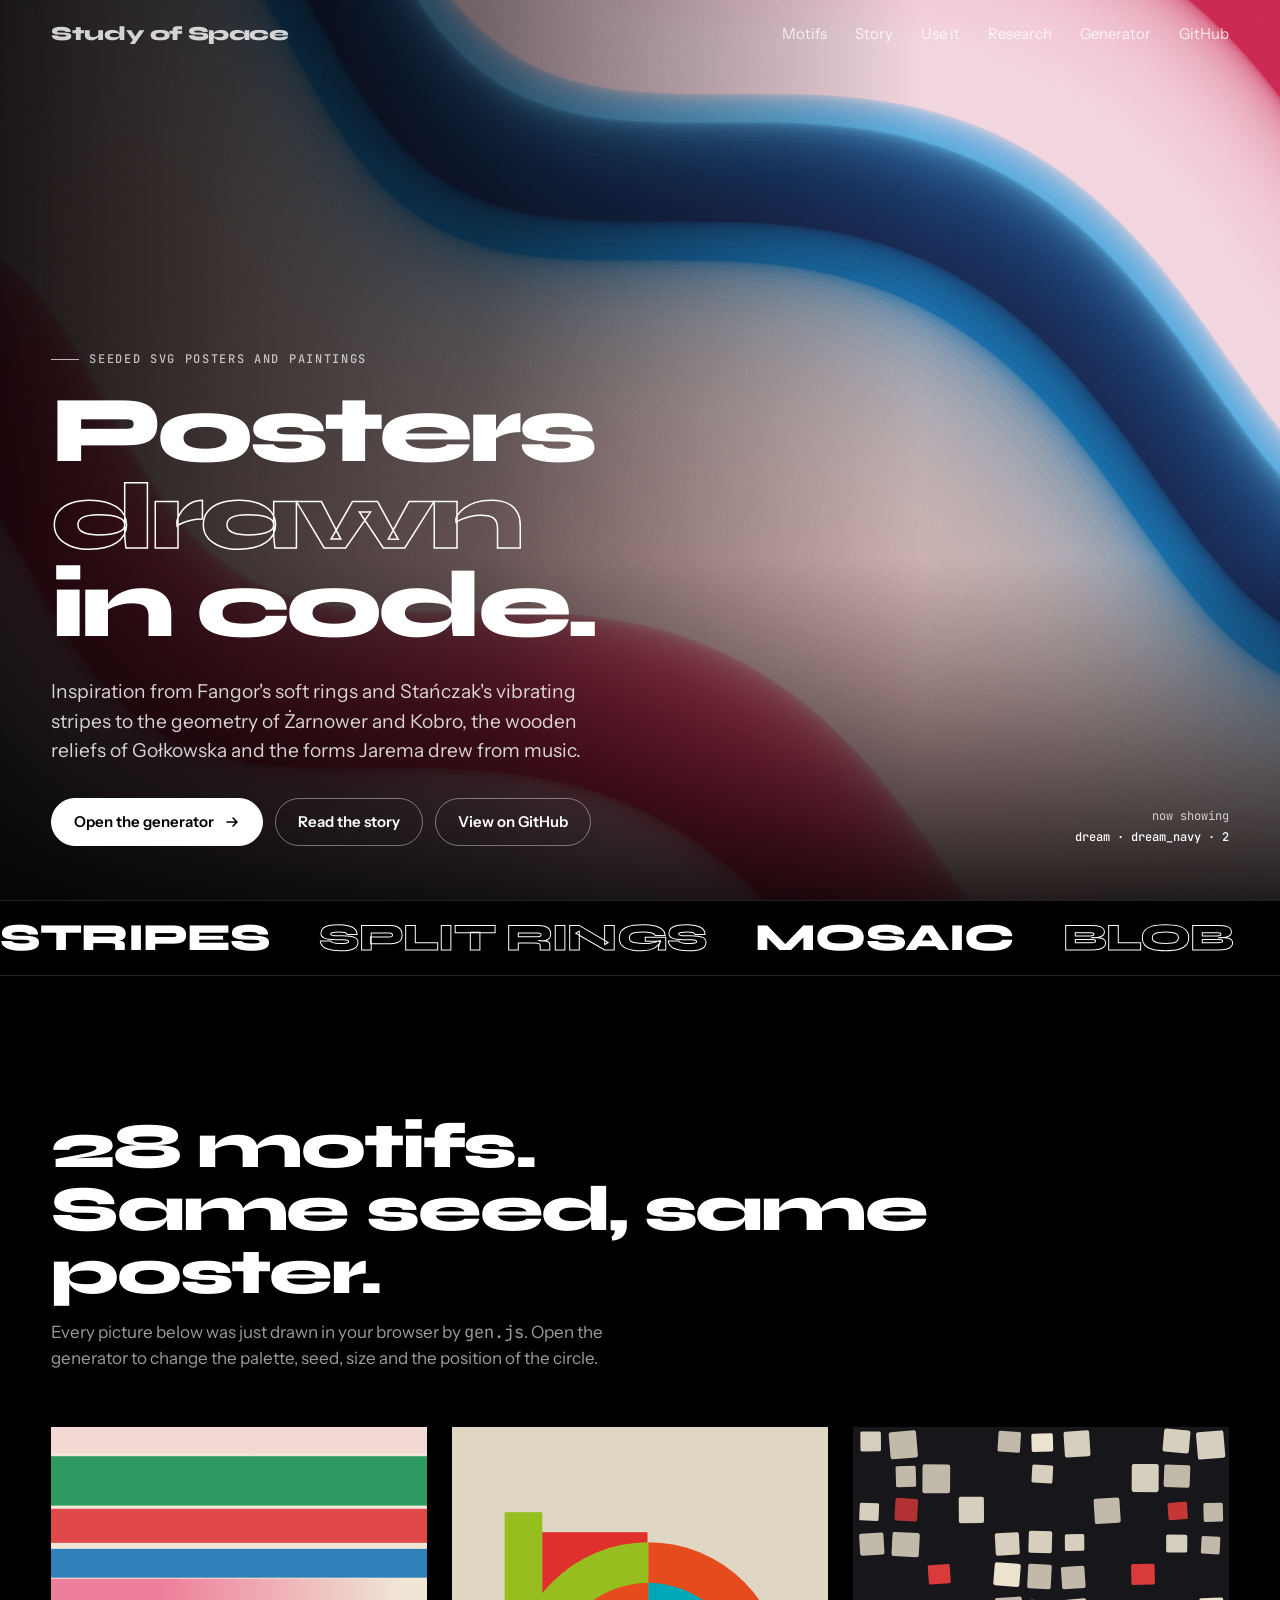
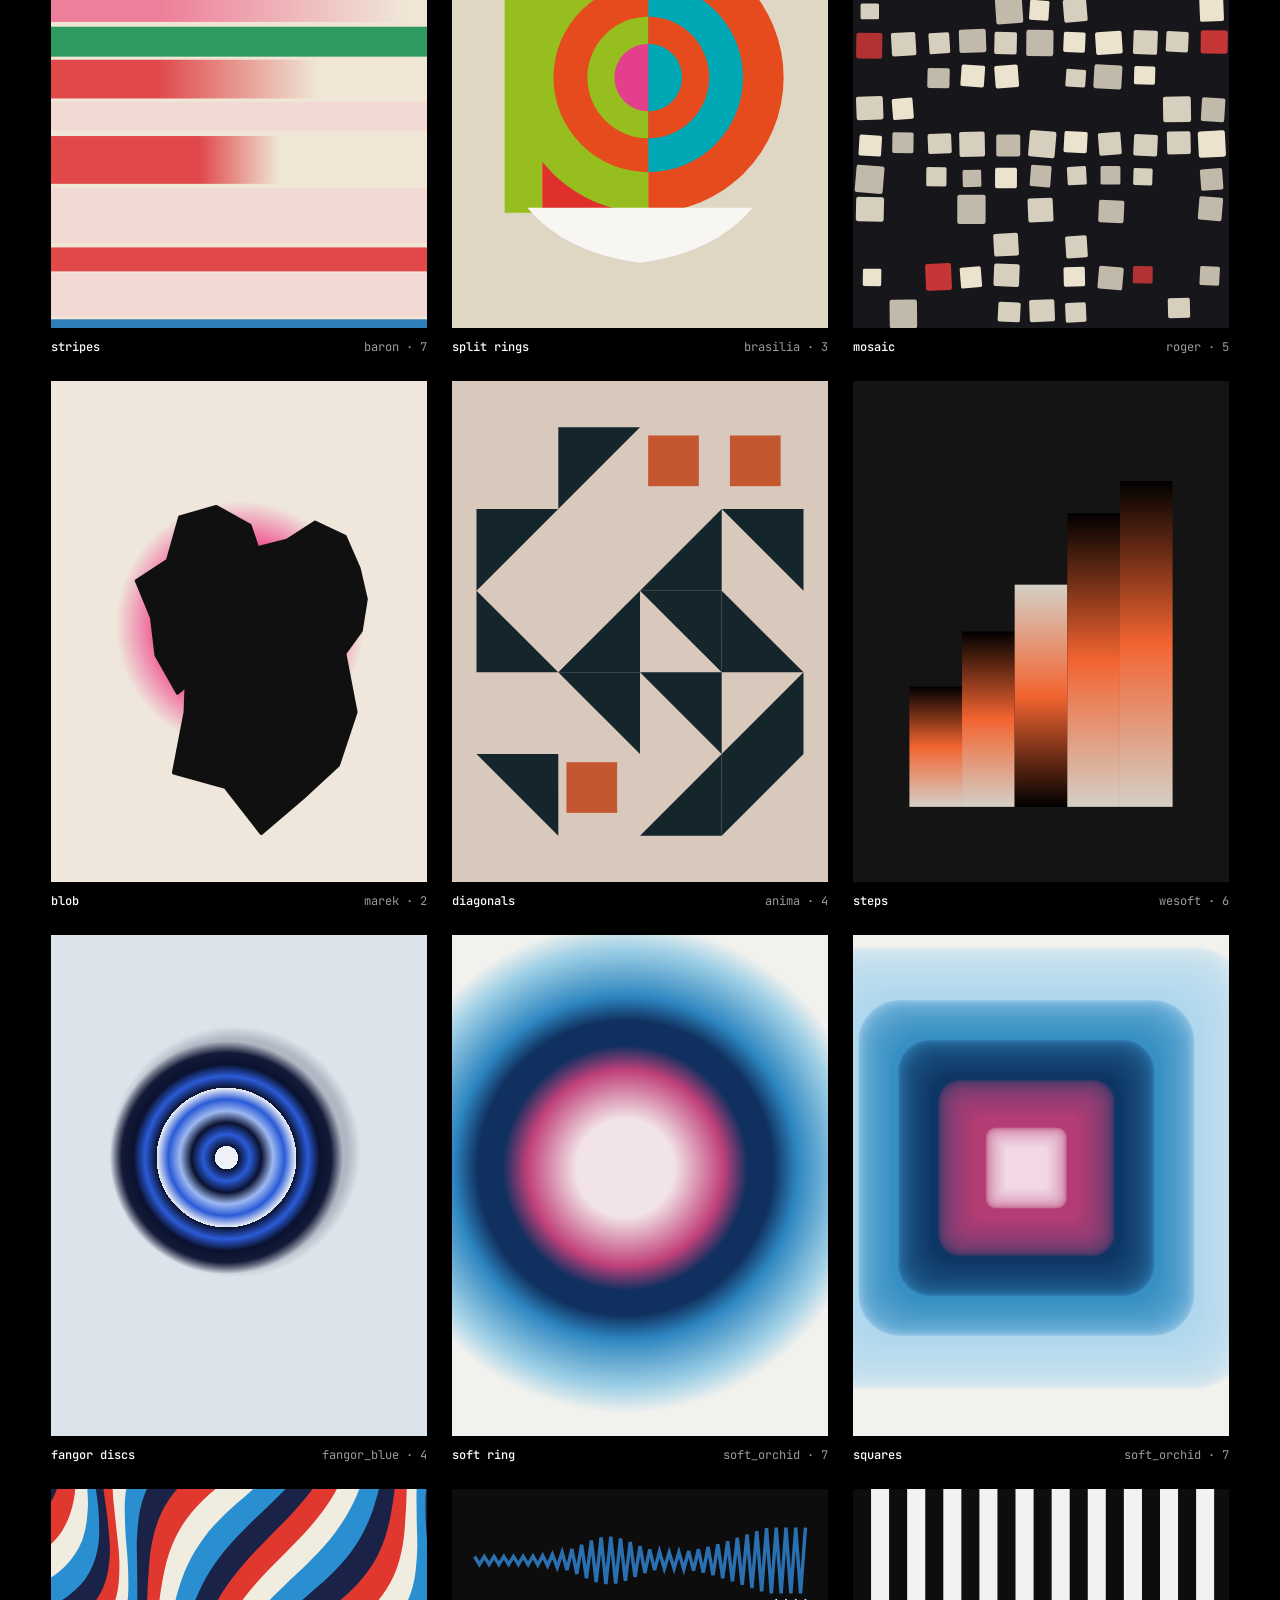
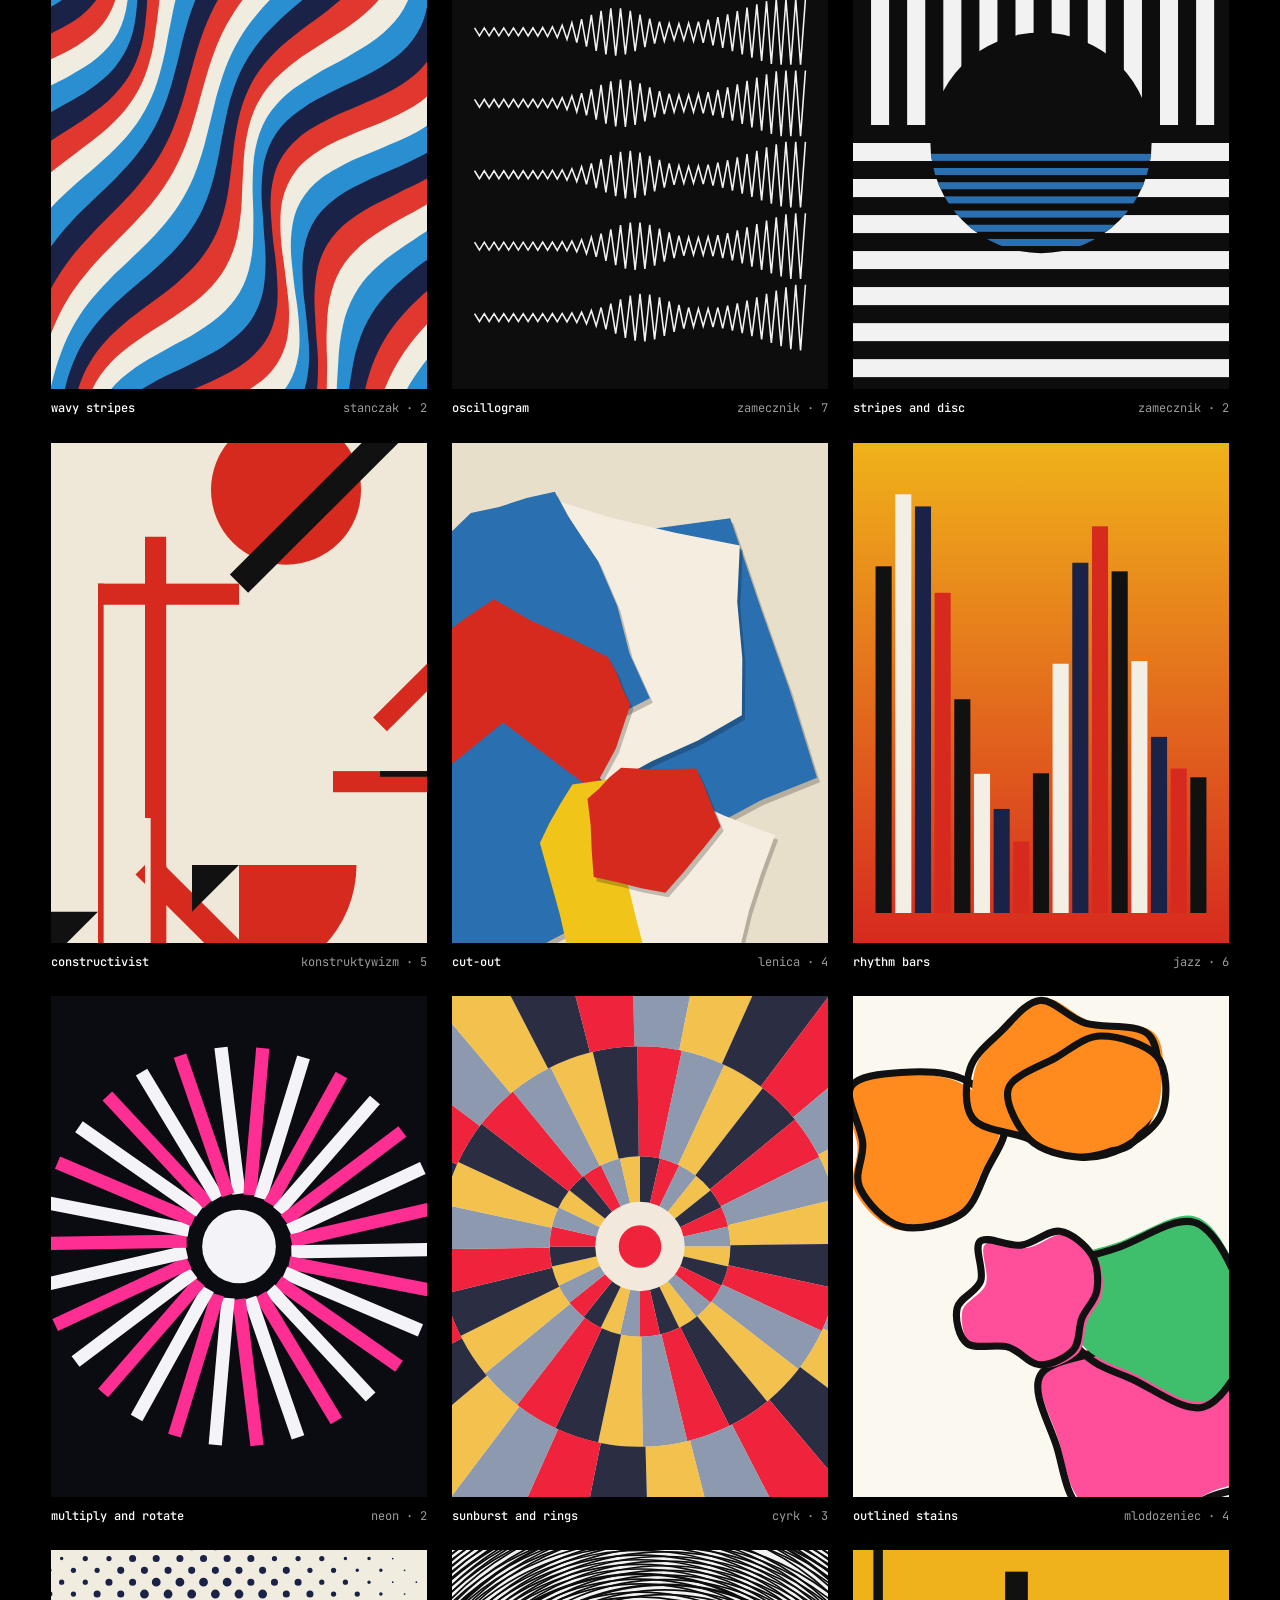
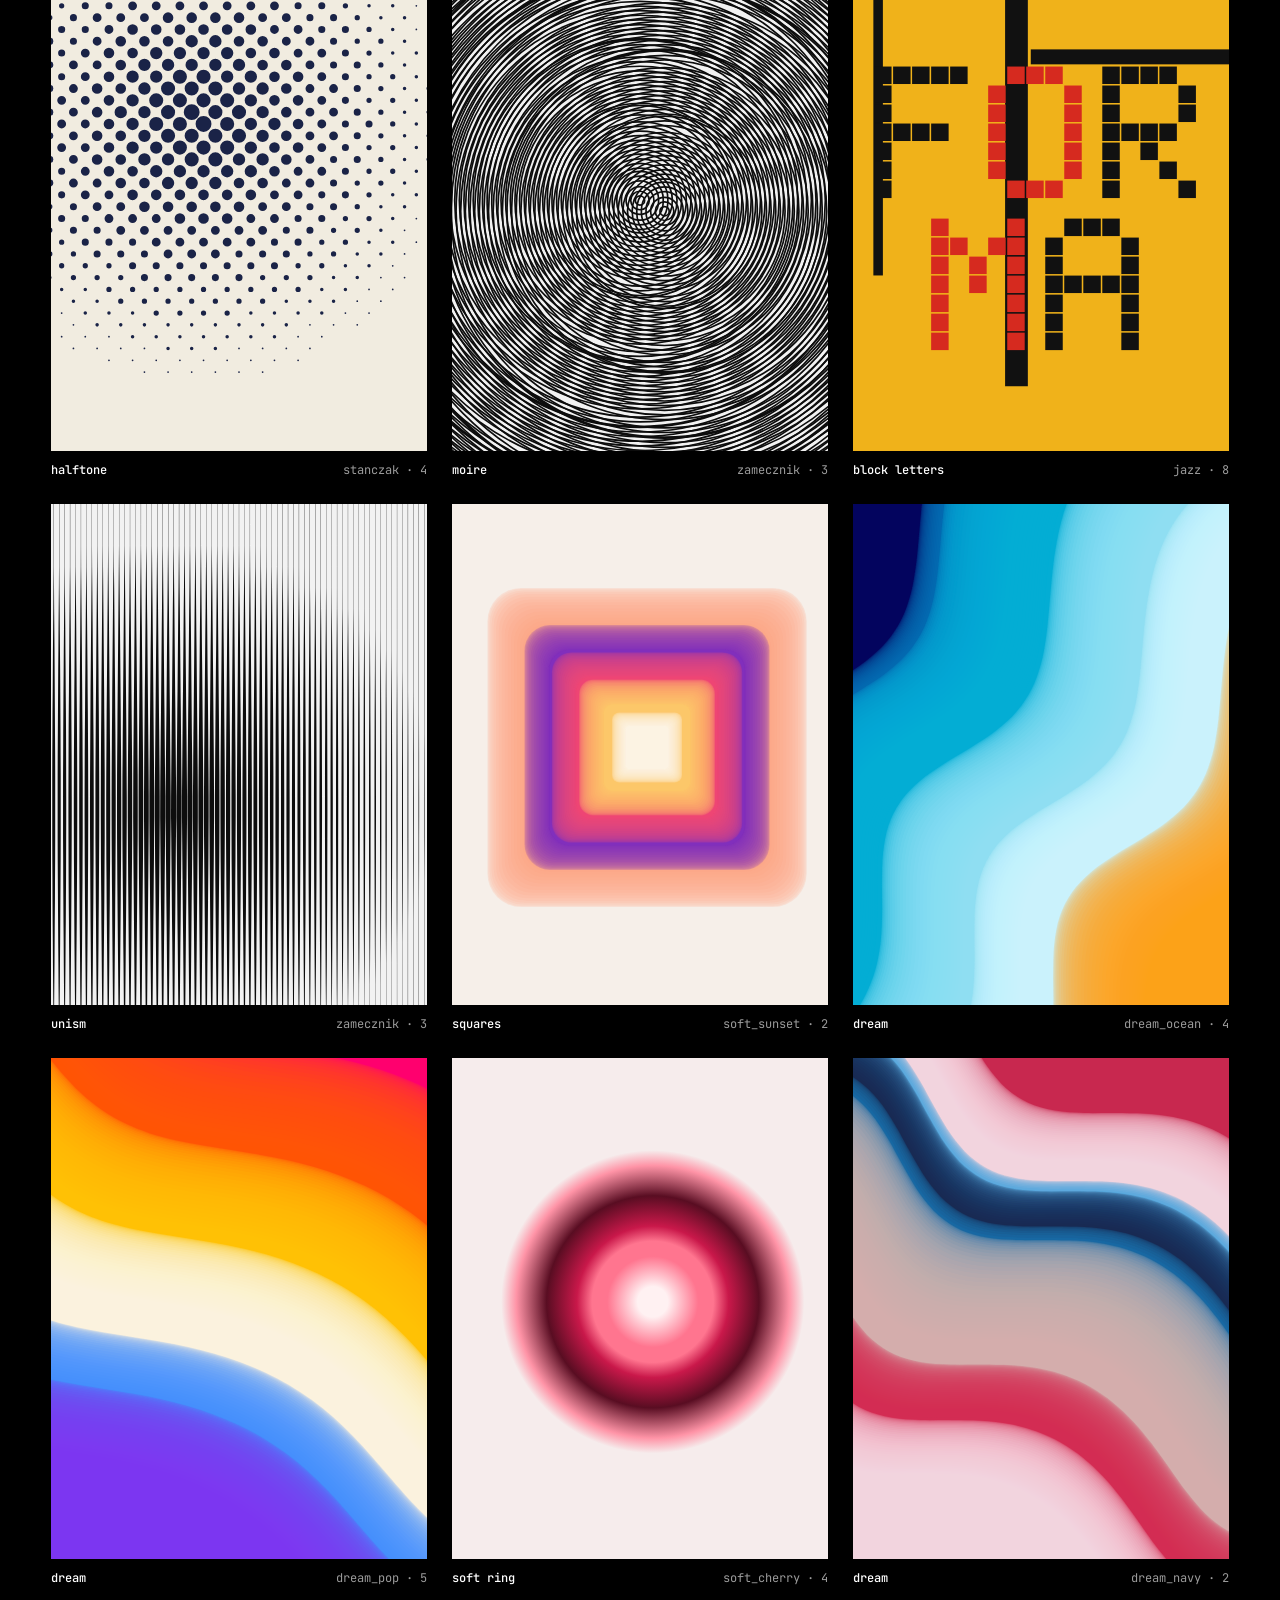
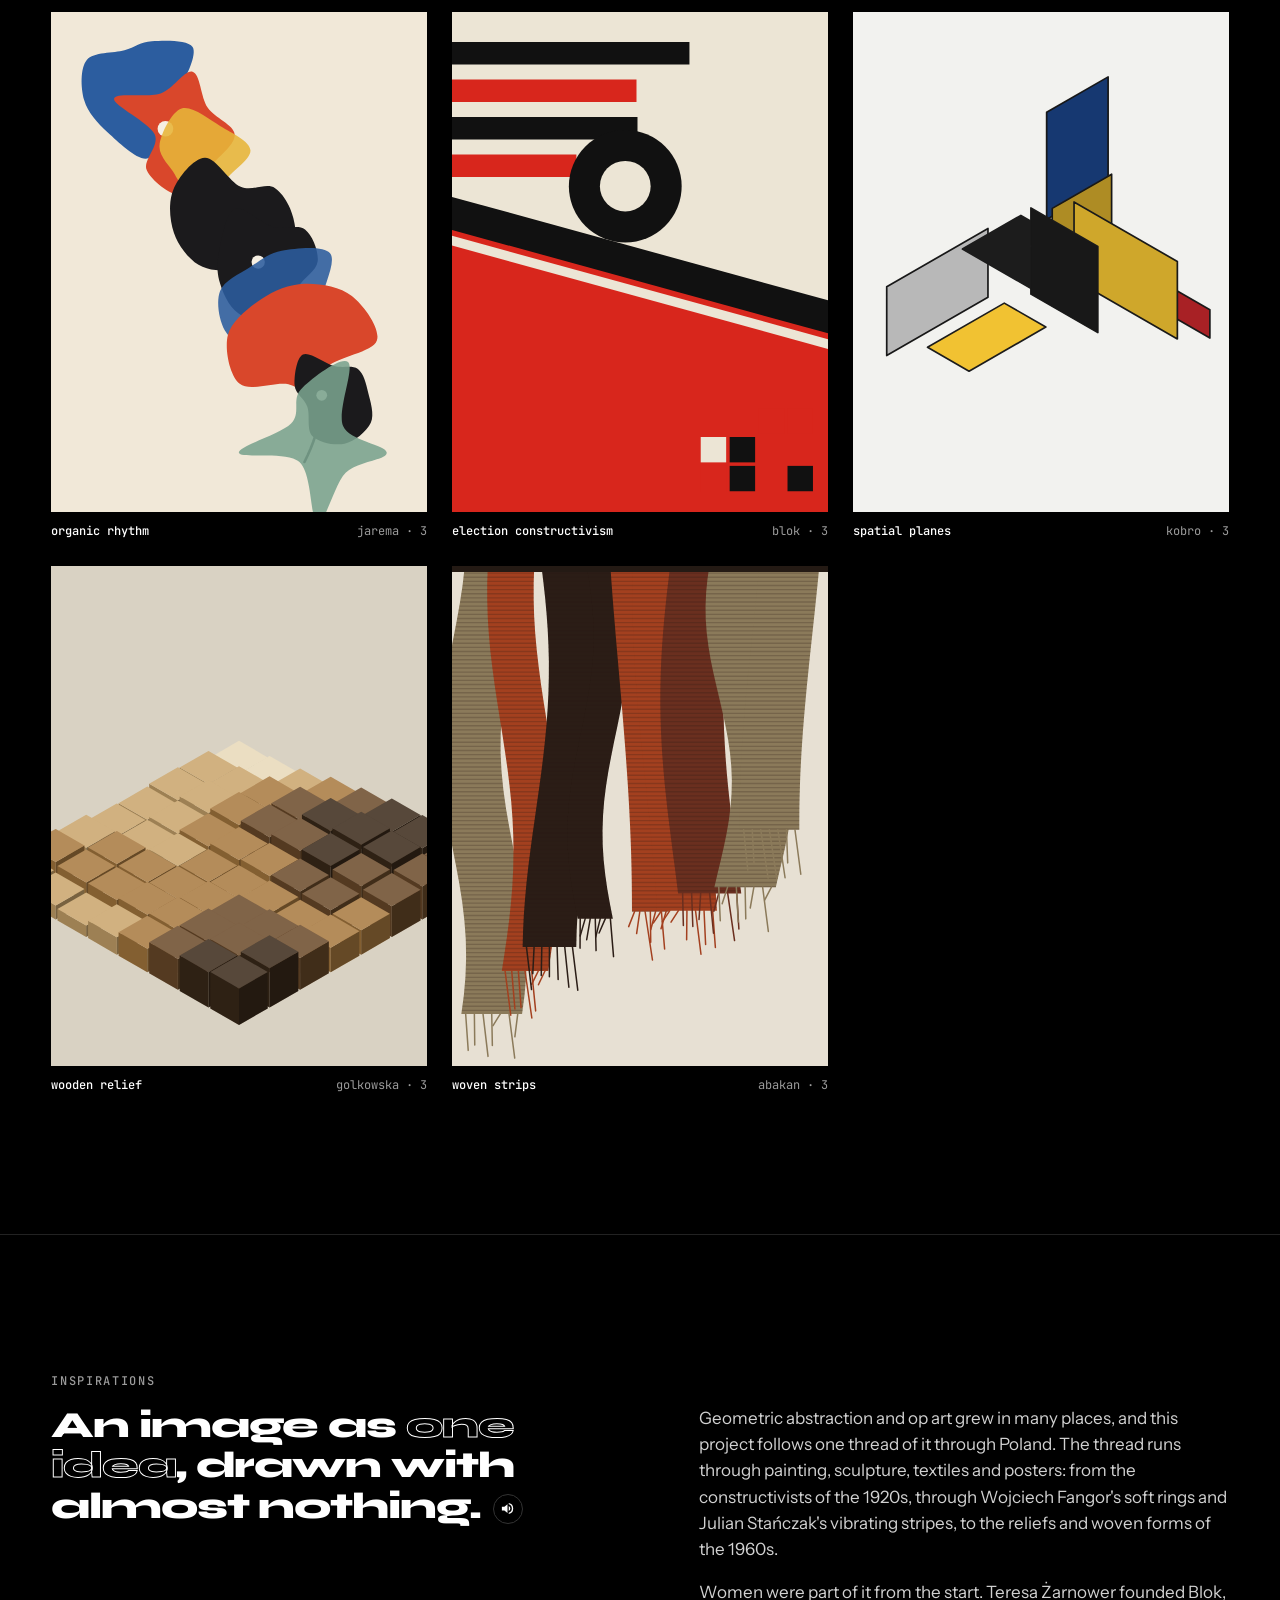
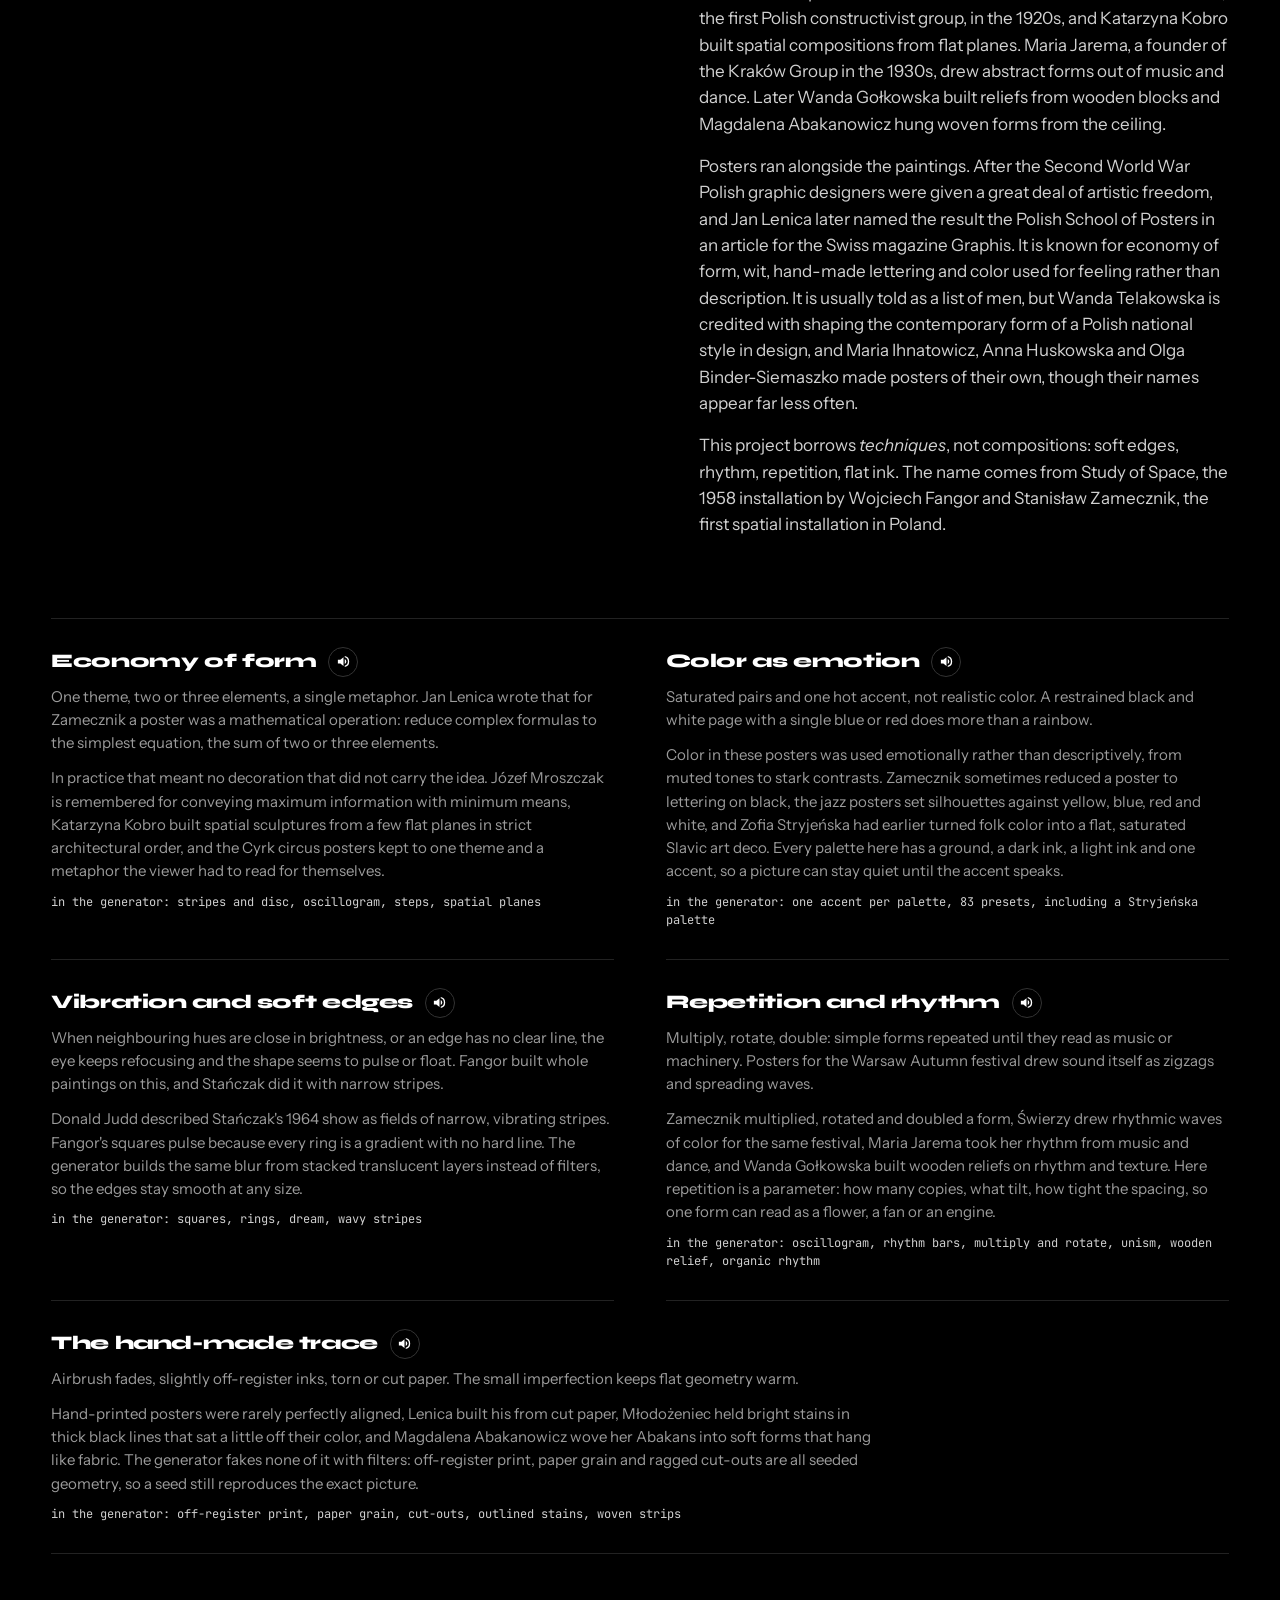
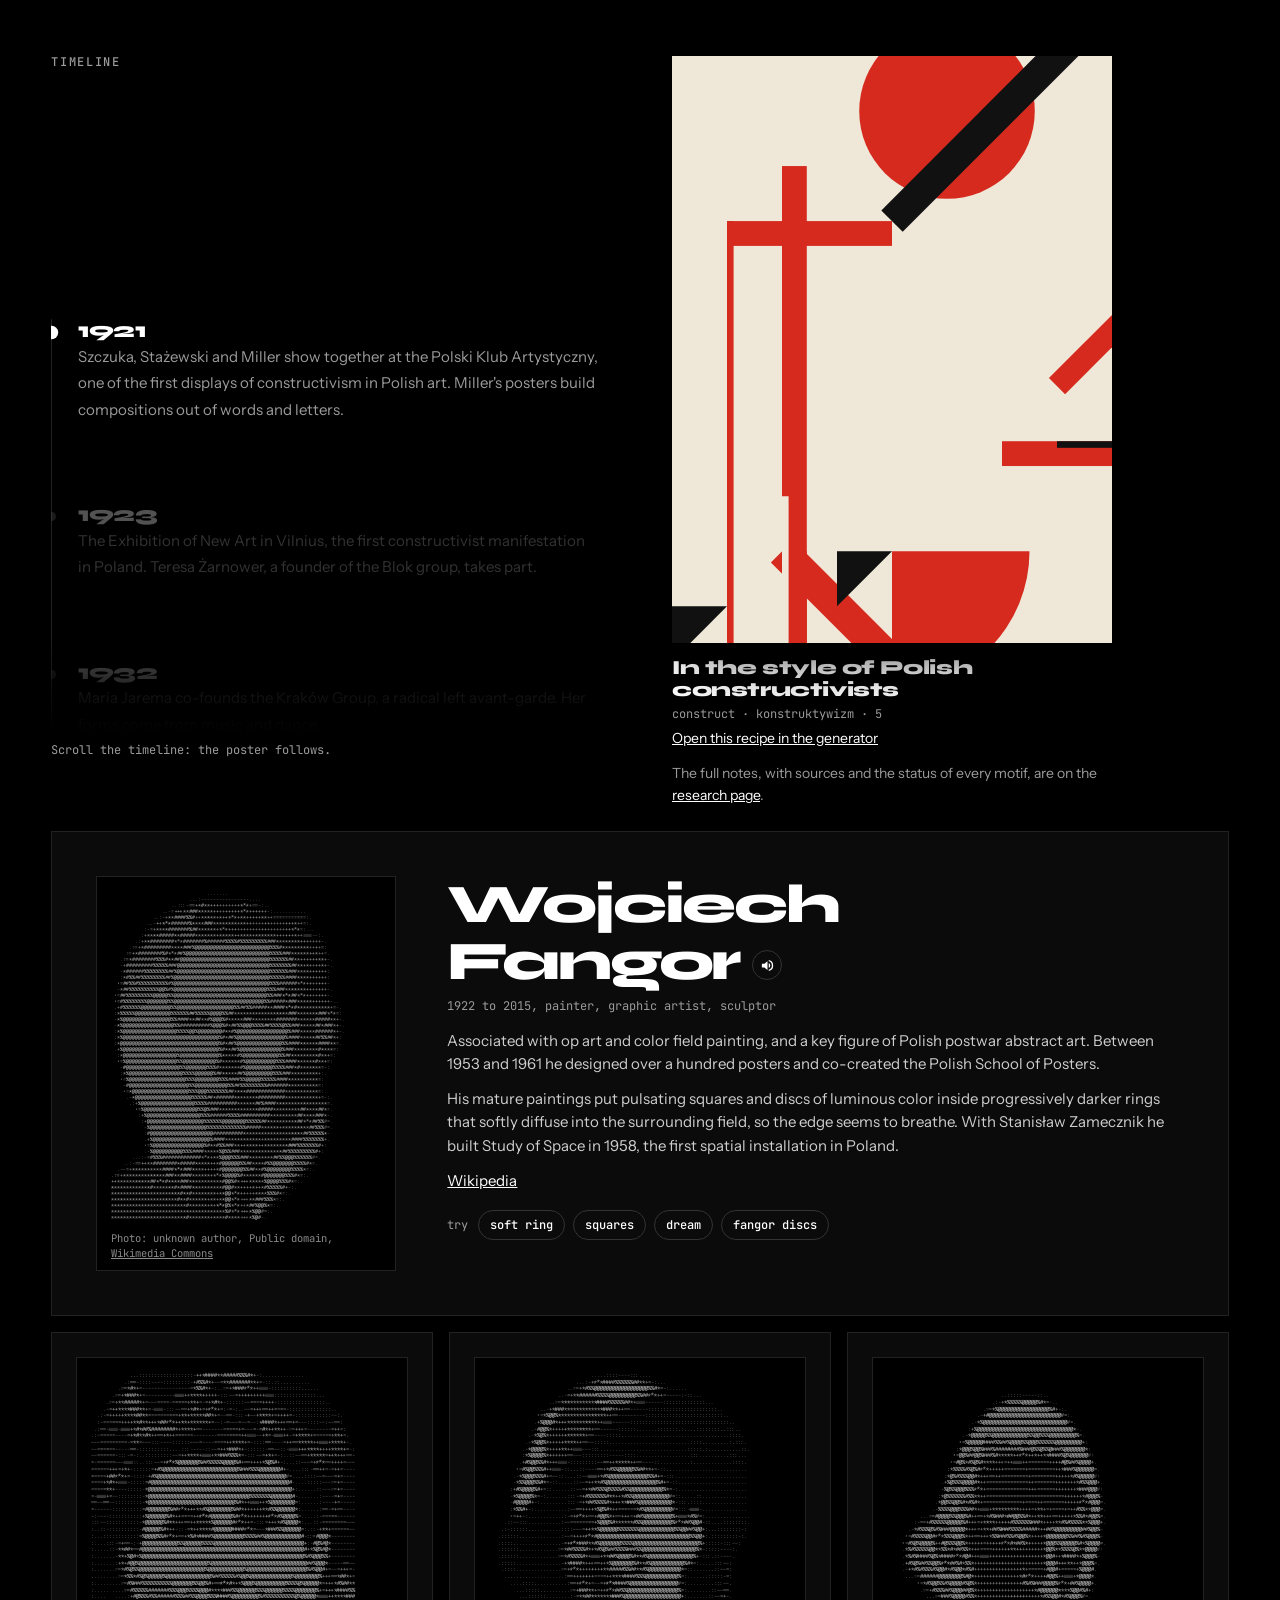
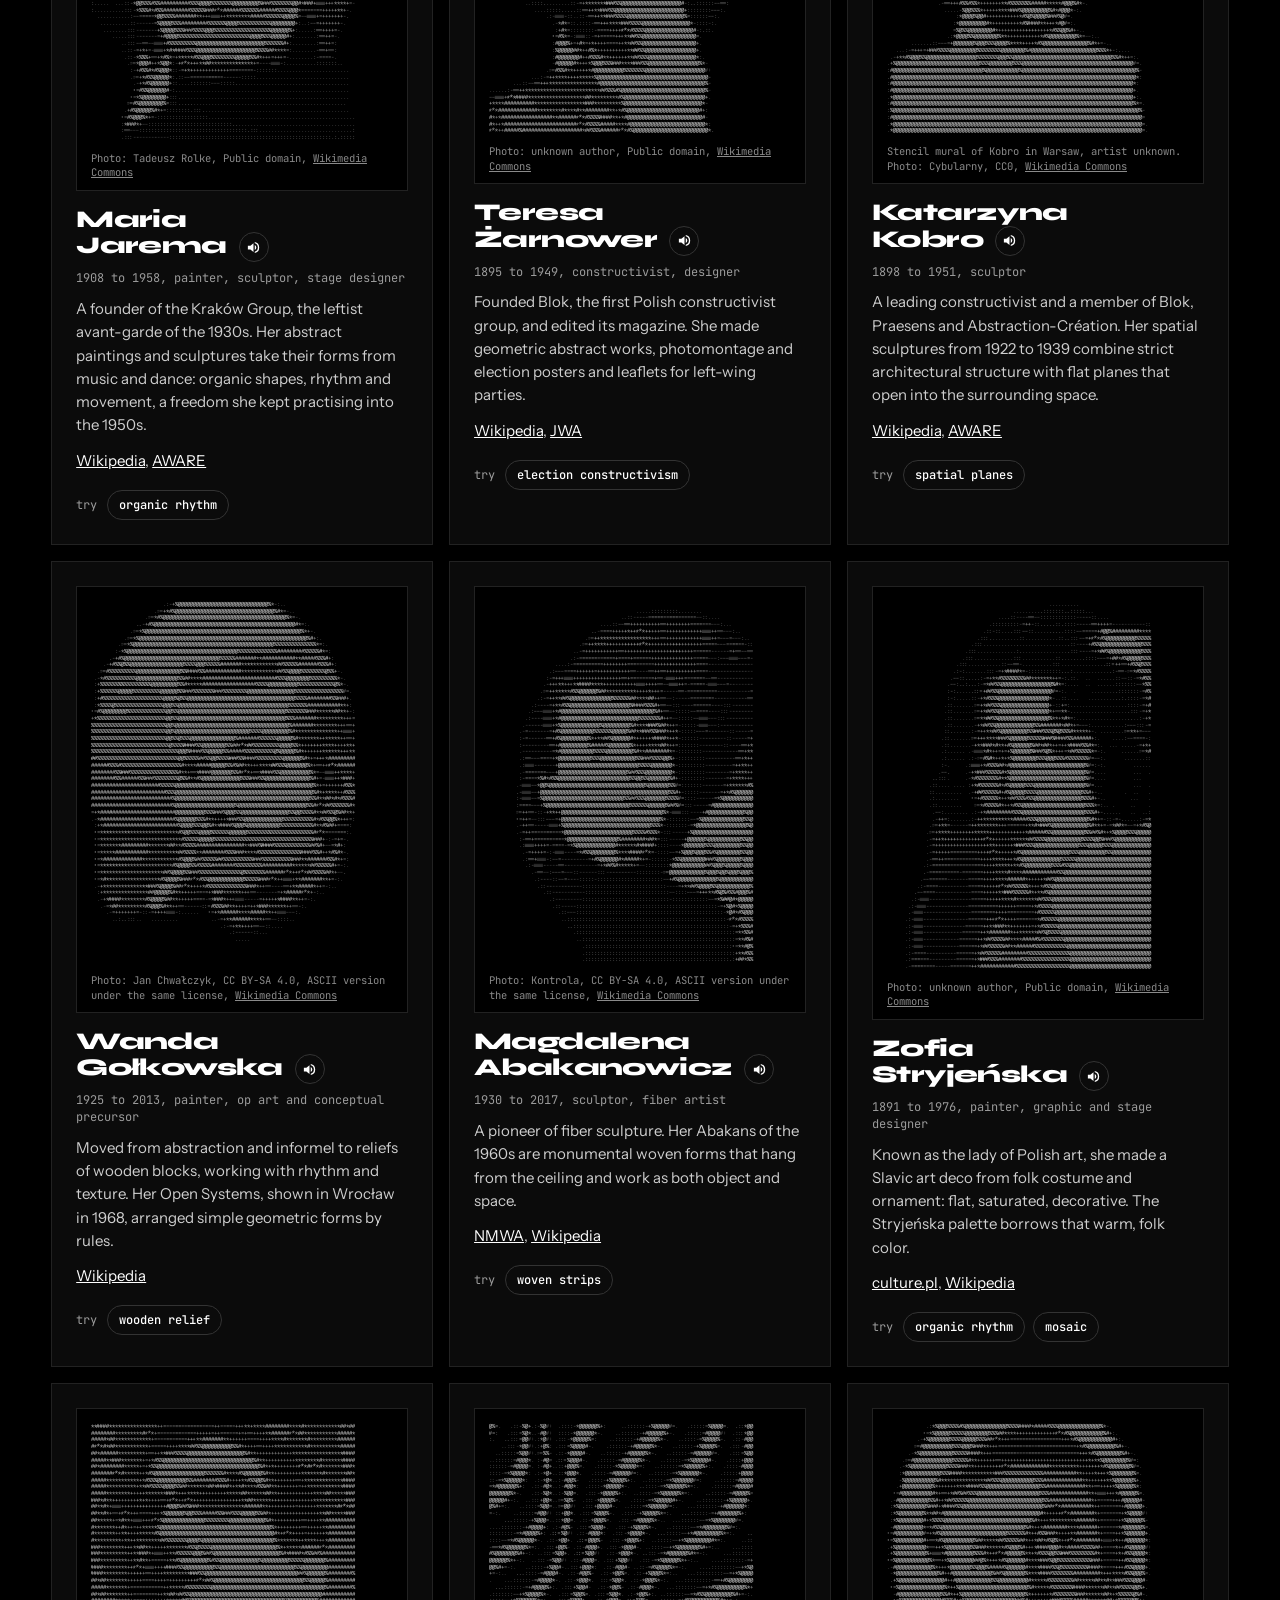
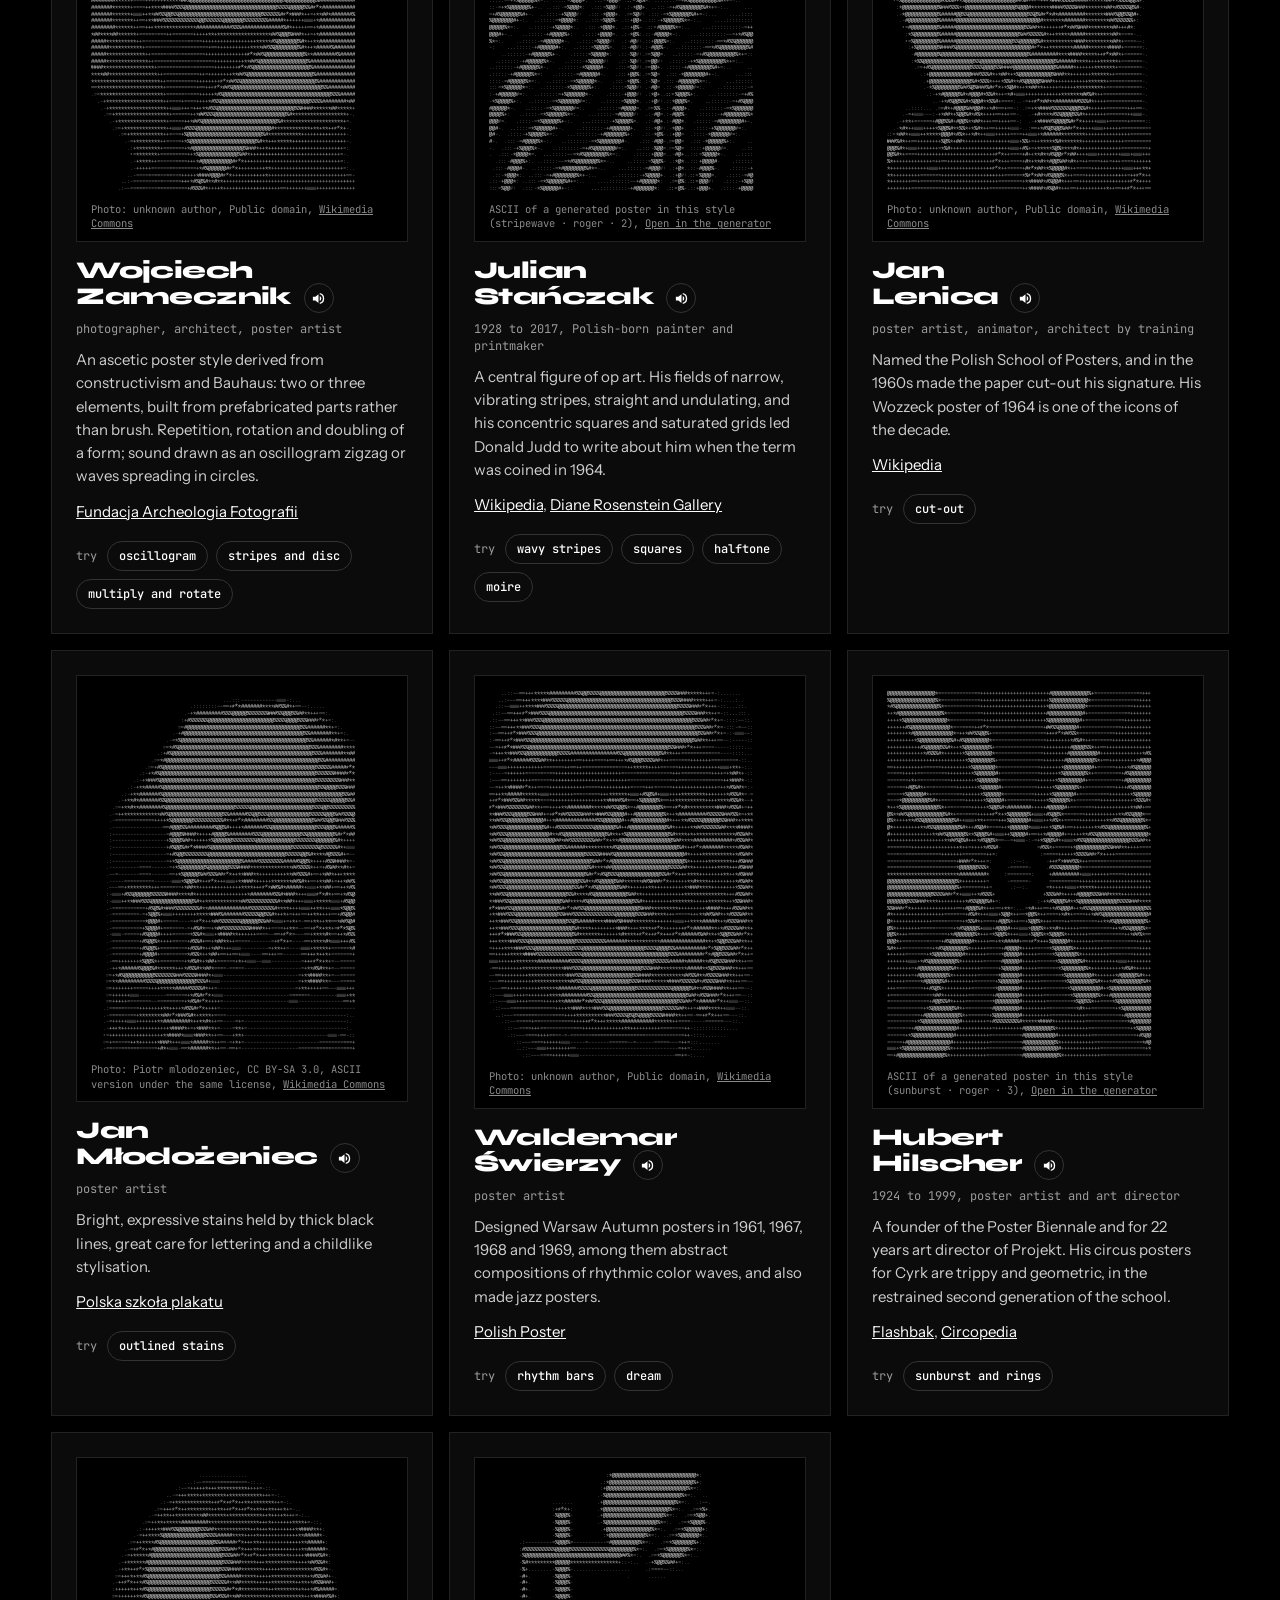
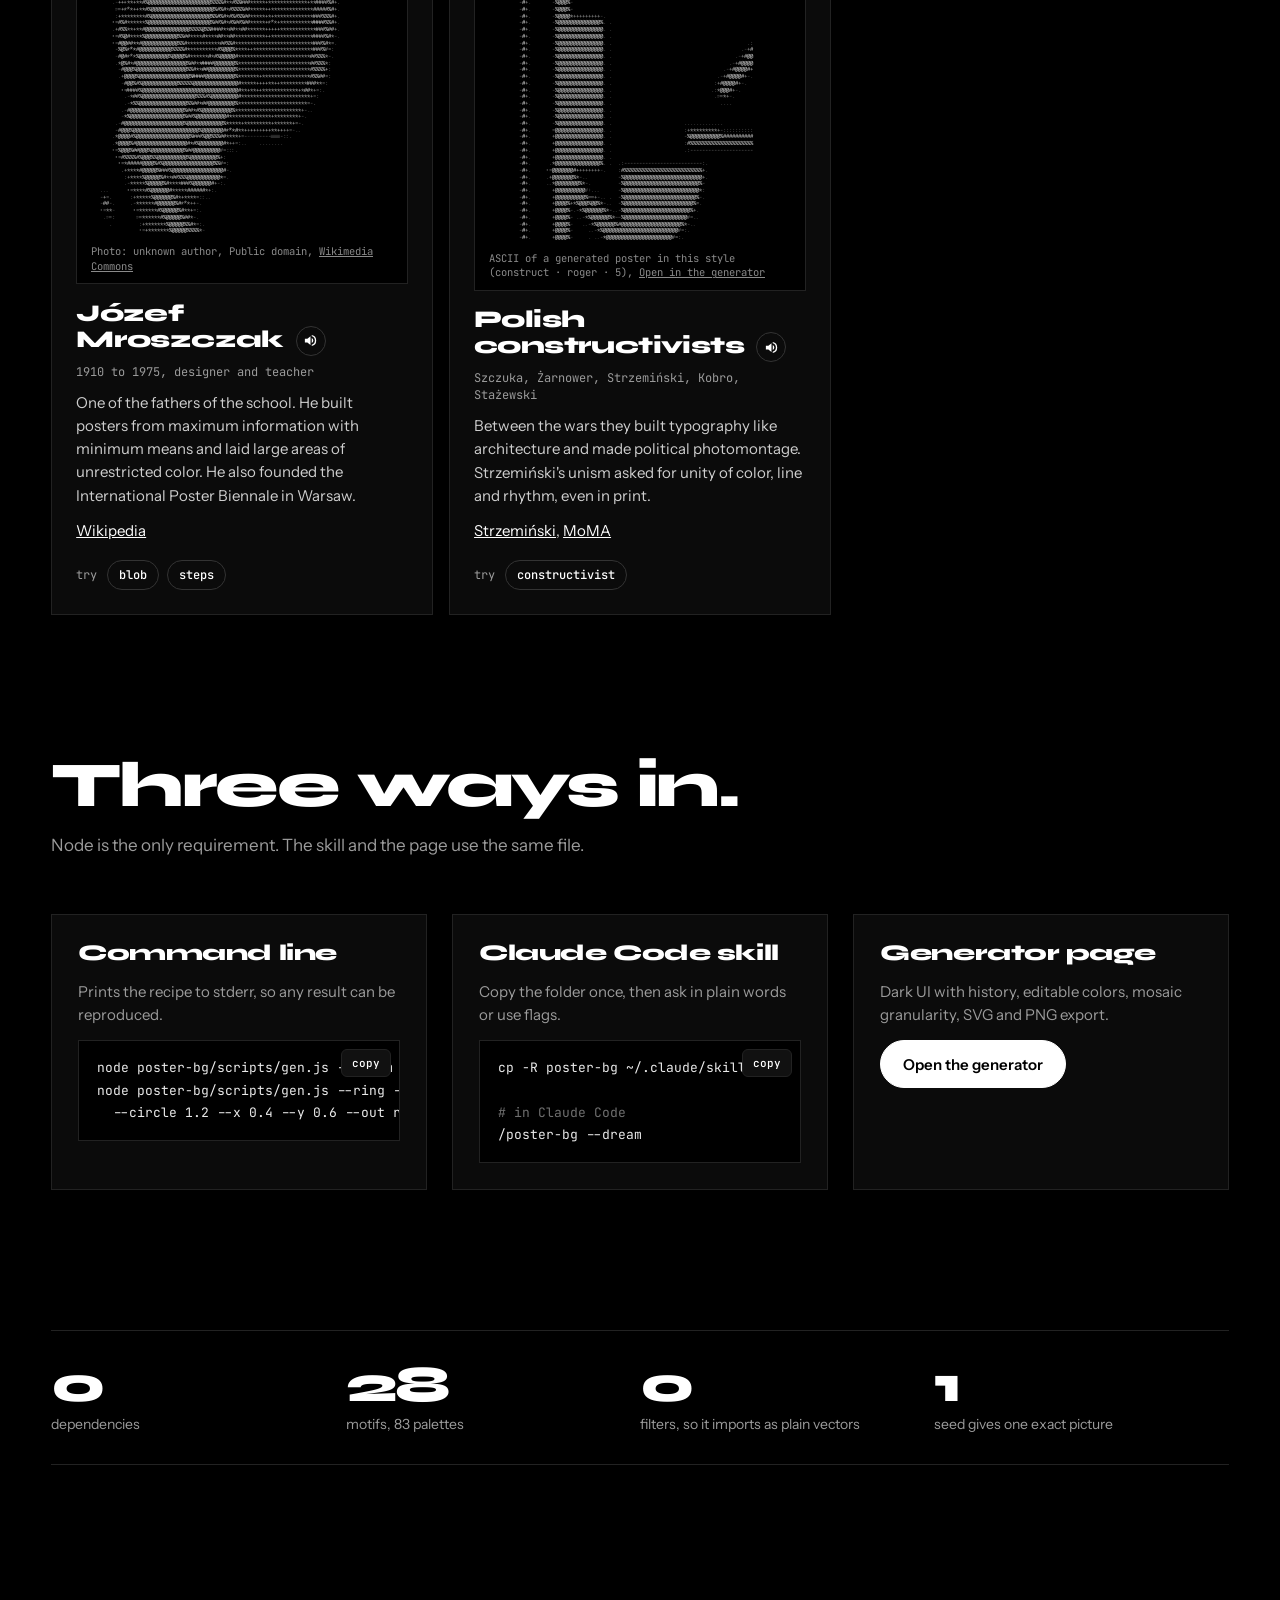
==== commit db3a6ad6: "Artist names on two lines (first name, surname) so the speaker button fits; smaller heading on narro" ====
--- a/index.html
+++ b/index.html
@@ -178,6 +178,11 @@
     .intro p { margin: 0 0 16px; color: rgba(255,255,255,.82); }
     .pull { font: 800 clamp(1.5rem, 3vw, 2.3rem)/1.1 var(--display); letter-spacing: -.03em; margin: 0; text-wrap: balance; }
     .pull em { font-style: normal; color: transparent; -webkit-text-stroke: 1px var(--fg); }
+    .say { display: inline-flex; align-items: center; justify-content: center; width: 30px; height: 30px; margin-left: 12px; vertical-align: middle; padding: 0; border: 1px solid #333; border-radius: 50%; background: none; color: var(--fg); cursor: pointer; transition: background .2s, color .2s, border-color .2s; }
+    .say:hover, .say.on { background: #fff; color: #000; border-color: #fff; }
+    .say svg { width: 15px; height: 15px; fill: currentColor; }
+    .say .stop, .say.on .play { display: none; }
+    .say.on .stop { display: block; }
     .theory { display: grid; grid-template-columns: repeat(2, minmax(0, 1fr)); gap: 0 clamp(24px, 4vw, 64px); border-top: 1px solid var(--line); margin-top: clamp(36px, 5vw, 64px); }
     .theory div { padding: 28px 0 30px; border-bottom: 1px solid var(--line); }
     .theory div:last-child { grid-column: 1 / -1; }
@@ -198,6 +203,8 @@
     .person.lead { grid-column: 1 / -1; display: grid; grid-template-columns: minmax(0, 1fr) minmax(0, 1.4fr); gap: clamp(20px, 4vw, 56px); padding: clamp(24px, 4vw, 44px); }
     .person h3 { margin: 0; font: 800 1.5rem/1.05 var(--display); letter-spacing: -.025em; }
     .person.lead h3 { font-size: clamp(2rem, 4.4vw, 3.4rem); letter-spacing: -.04em; }
+    .person h3 .nm { display: block; }
+    @media (max-width: 520px) { .person:not(.lead) h3 { font-size: clamp(1rem, 5.2vw, 1.5rem); } .person h3 .say { margin-left: 8px; width: 28px; height: 28px; } }
     .person .role { font: 400 12px/1.4 var(--mono); color: var(--muted); }
     .person p { margin: 0; color: rgba(255,255,255,.8); font-size: 15px; }
     .person .lh { display: flex; flex-direction: column; gap: 16px; min-width: 0; }
@@ -247,17 +254,10 @@
     .tl-more { margin: 0; color: var(--muted); font-size: 14px; max-width: 440px; }
     .tl-more a { color: var(--fg); }
     @media (max-width: 860px) {
-      .tl-wrap { grid-template-columns: minmax(0, 1fr); gap: 16px; margin-top: 36px; }
-      .tl-poster { position: static; order: -1; gap: 8px; }
-      .tl-frame { width: min(46vw, 190px); max-height: none; }
-      .tl-cap { gap: 2px; }
-      .tl-cap .who { font-size: 1.05rem; }
-      .tl-more { font-size: 13px; }
-      .tl-scroll { height: min(42vh, 330px); padding: 4vh 0 14vh; }
-      .tl-scroll .timeline li { padding-bottom: 20px; }
-      .tl-scroll .timeline li:not(.active) { opacity: .26; }
-      .tl-scroll .timeline li:not(.active) b { font-size: 1rem; }
-      .tl-scroll .timeline li:not(.active) span { display: -webkit-box; -webkit-line-clamp: 2; -webkit-box-orient: vertical; overflow: hidden; font-size: 12.5px; line-height: 1.45; }
+      .tl-wrap { grid-template-columns: minmax(0, 1fr); }
+      .tl-poster { position: static; order: -1; }
+      .tl-frame { width: min(100%, 320px); max-height: none; }
+      .tl-scroll { height: min(56vh, 460px); padding: 18vh 0 20vh; }
     }
     @media (prefers-reduced-motion: reduce) { .tl-scroll .timeline li, .tl-frame img { transition: none; } }
 
@@ -446,8 +446,8 @@
     </div>
   </footer>
 
-  <script src="poster-bg/scripts/gen.js?v=202610050852"></script>
-  <script src="portraits/ascii.js?v=202610050852"></script>
+  <script src="poster-bg/scripts/gen.js?v=202610050953"></script>
+  <script src="portraits/ascii.js?v=202610050953"></script>
   <script>
     const uri = s => "data:image/svg+xml;charset=utf-8," + encodeURIComponent(s);
 
@@ -554,10 +554,37 @@
         for (let x = 0; x < line.length; x++) { const c = line[x]; if (c !== " ") { const k = T[y] ? +T[y][x] : 7; if (k !== cur) { flush(); cur = k; } } buf += esc(c); } flush(); return out; }).join("\n"); };
       const pt = (window.PORTRAITS || {})[p.name];
       const fig = pt ? `<figure class="portrait"><pre aria-hidden="true">${tonePre(pt)}</pre><figcaption>${pt.credit}, <a href="${pt.url}">${pt.link || "Wikimedia Commons"}</a></figcaption></figure>` : "";
-      return `<article class="person reveal${p.lead ? " lead" : ""}"><div class="lh">${fig}<div class="head"><h3>${p.name}</h3><div class="role" style="margin-top:8px">${p.role}</div></div></div>` +
+      return `<article class="person reveal${p.lead ? " lead" : ""}"><div class="lh">${fig}<div class="head"><h3>${p.name.replace(/^(.*) (\S+)$/, '<span class="nm">$1</span> $2')}</h3><div class="role" style="margin-top:8px">${p.role}</div></div></div>` +
         `<div style="display:flex;flex-direction:column;gap:12px">${p.text.length ? (Array.isArray(p.text) ? p.text : [p.text]).map(t => `<p>${t}</p>`).join("") : ""}` +
         `<p class="more">${p.links.map(([l, u]) => `<a href="${u}">${l}</a>`).join(", ")}</p>${chips ? `<div class="chips"><span class="label">try</span>${chips}</div>` : ""}</div></article>`;
     }).join("");
+
+    /* narration: a speaker next to each block; plays audio/<id> (see tools/narrate.js), falls back to the browser voice */
+    (function () {
+      const slug = t => t.toLowerCase().normalize("NFD").replace(/[\u0300-\u036f]/g, "").replace(/ł/g, "l").replace(/[^a-z0-9]+/g, "-").replace(/^-|-$/g, "");
+      const ICON = '<svg viewBox="0 0 24 24" aria-hidden="true"><path class="play" d="M3 9v6h4l5 4V5L7 9H3zm13.5 3A4.5 4.5 0 0 0 14 8v8a4.5 4.5 0 0 0 2.5-4zM14 3.2v2.1a7 7 0 0 1 0 13.4v2.1a9 9 0 0 0 0-17.6z"/><path class="stop" d="M6 6h12v12H6z"/></svg>';
+      let manifest = {}, audio = null, active = null;
+      fetch("audio/manifest.json").then(r => r.json()).then(m => { manifest = m; }).catch(() => {});
+      const stop = () => { if (audio) { audio.pause(); audio = null; } if (window.speechSynthesis) speechSynthesis.cancel(); if (active) active.classList.remove("on"); active = null; };
+      const spoken = box => { const c = box.cloneNode(true); c.querySelectorAll(".say, .tie, .more, .chips, .portrait").forEach(n => n.remove()); return c.innerText.replace(/\s+/g, " ").trim(); };
+      const add = (box, head, id) => {
+        const b = document.createElement("button");
+        b.type = "button"; b.className = "say"; b.innerHTML = ICON; b.setAttribute("aria-label", "Listen to this section");
+        head.appendChild(b);
+        b.onclick = () => {
+          const was = active === b; stop(); if (was) return;
+          active = b; b.classList.add("on");
+          const done = () => { if (active === b) stop(); }, m = manifest[id];
+          if (m) { audio = new Audio("audio/" + m.file); audio.onended = done; audio.onerror = done; audio.play().catch(done); }
+          else if (window.speechSynthesis) { const u = new SpeechSynthesisUtterance(spoken(box)); u.lang = "en"; u.onend = done; u.onerror = done; speechSynthesis.speak(u); }
+          else done();
+        };
+      };
+      add(document.querySelector("#history .intro"), document.querySelector("#history .pull"), "intro");
+      document.querySelectorAll("#history .theory > div").forEach(d => add(d, d.querySelector("h3"), slug(d.querySelector("h3").textContent)));
+      document.querySelectorAll("#people .person").forEach(p => add(p, p.querySelector("h3"), slug(p.querySelector("h3").textContent)));
+      addEventListener("pagehide", stop);
+    })();
 
     /* timeline scroller: the poster on the right follows the active entry */
     (function () {
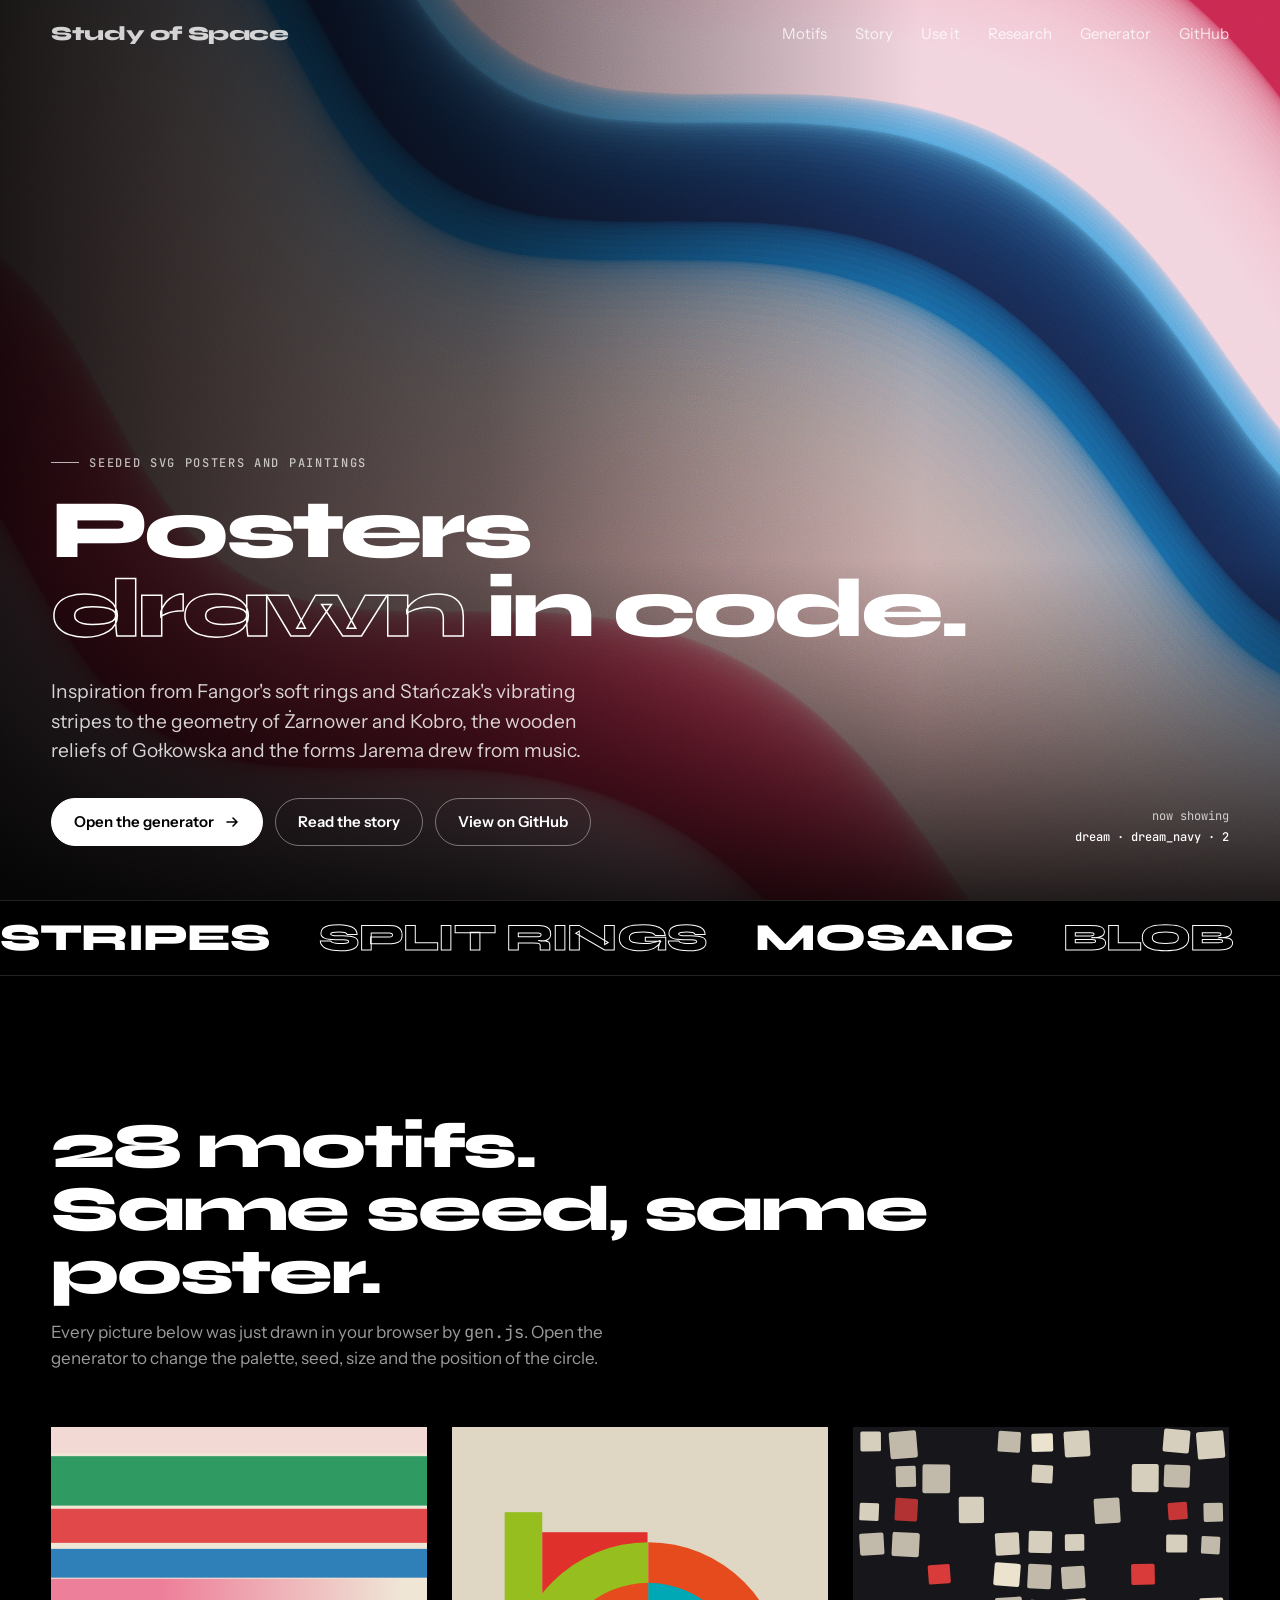
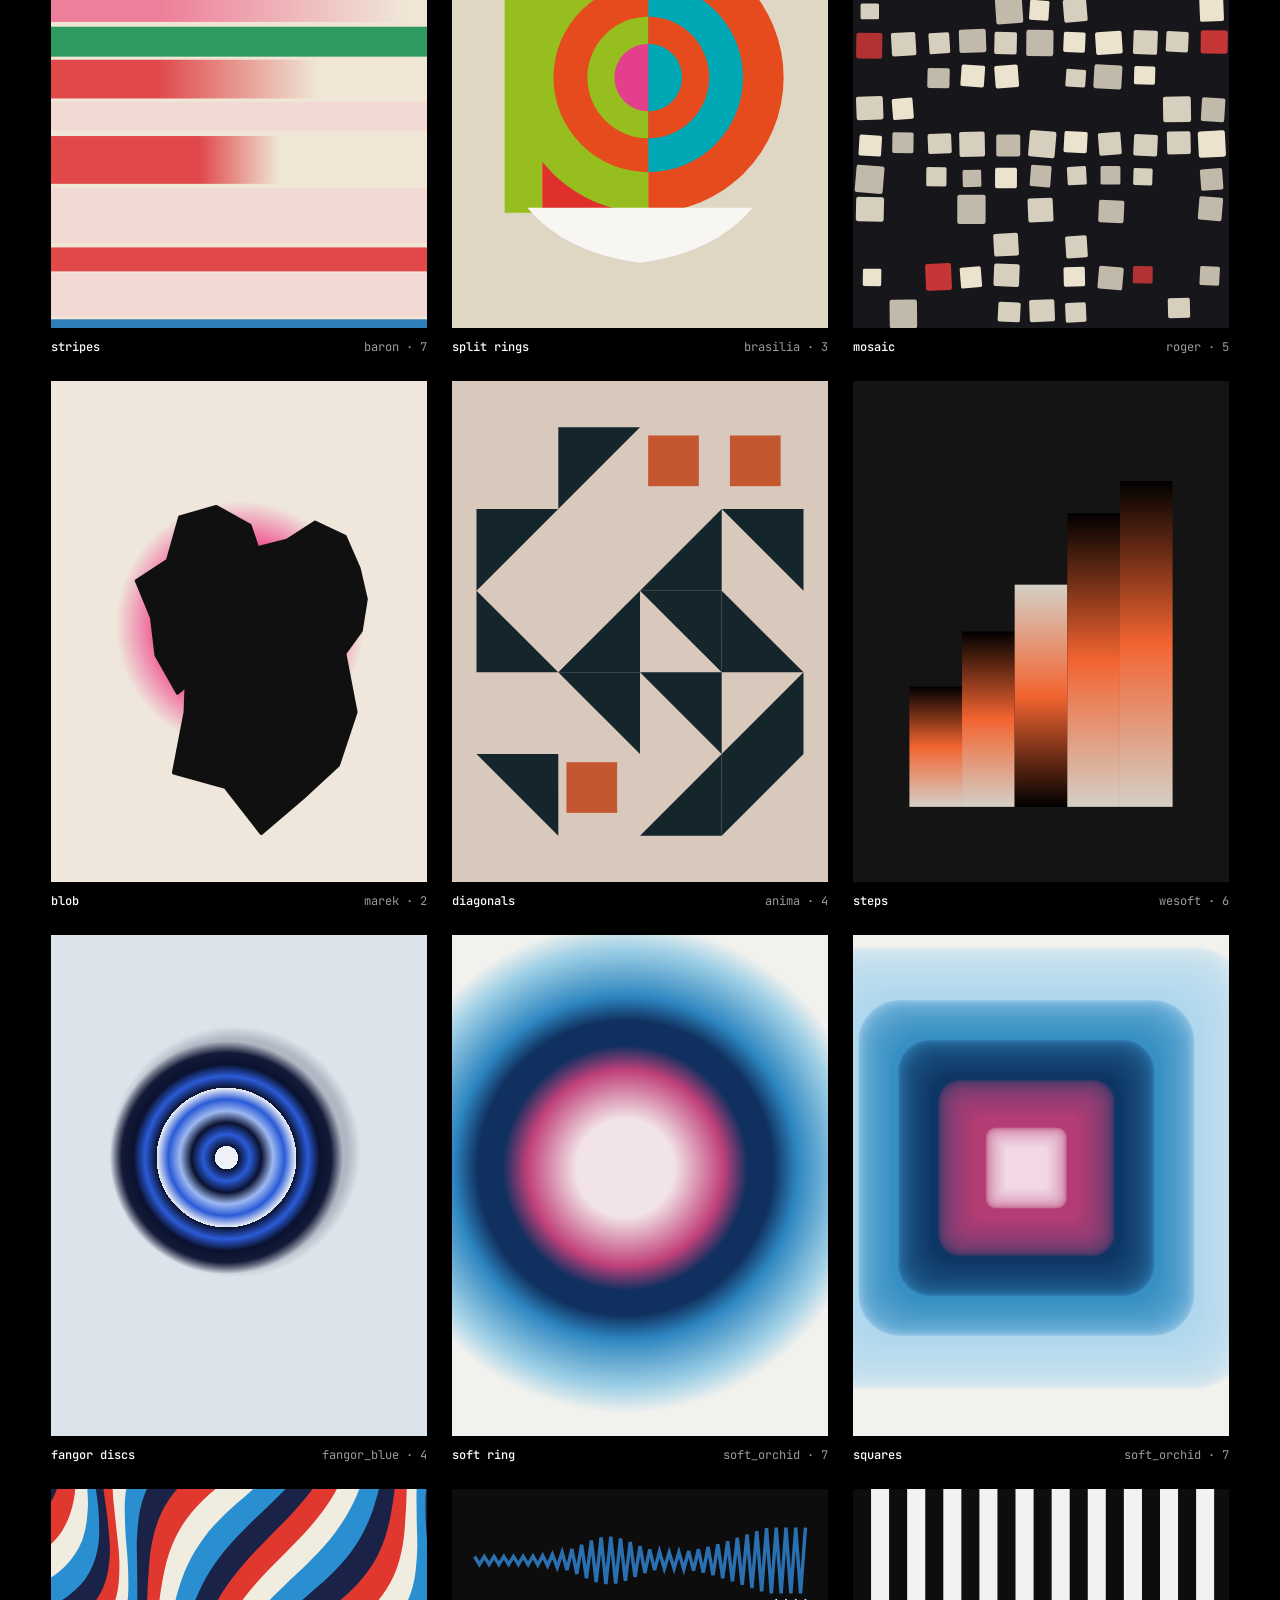
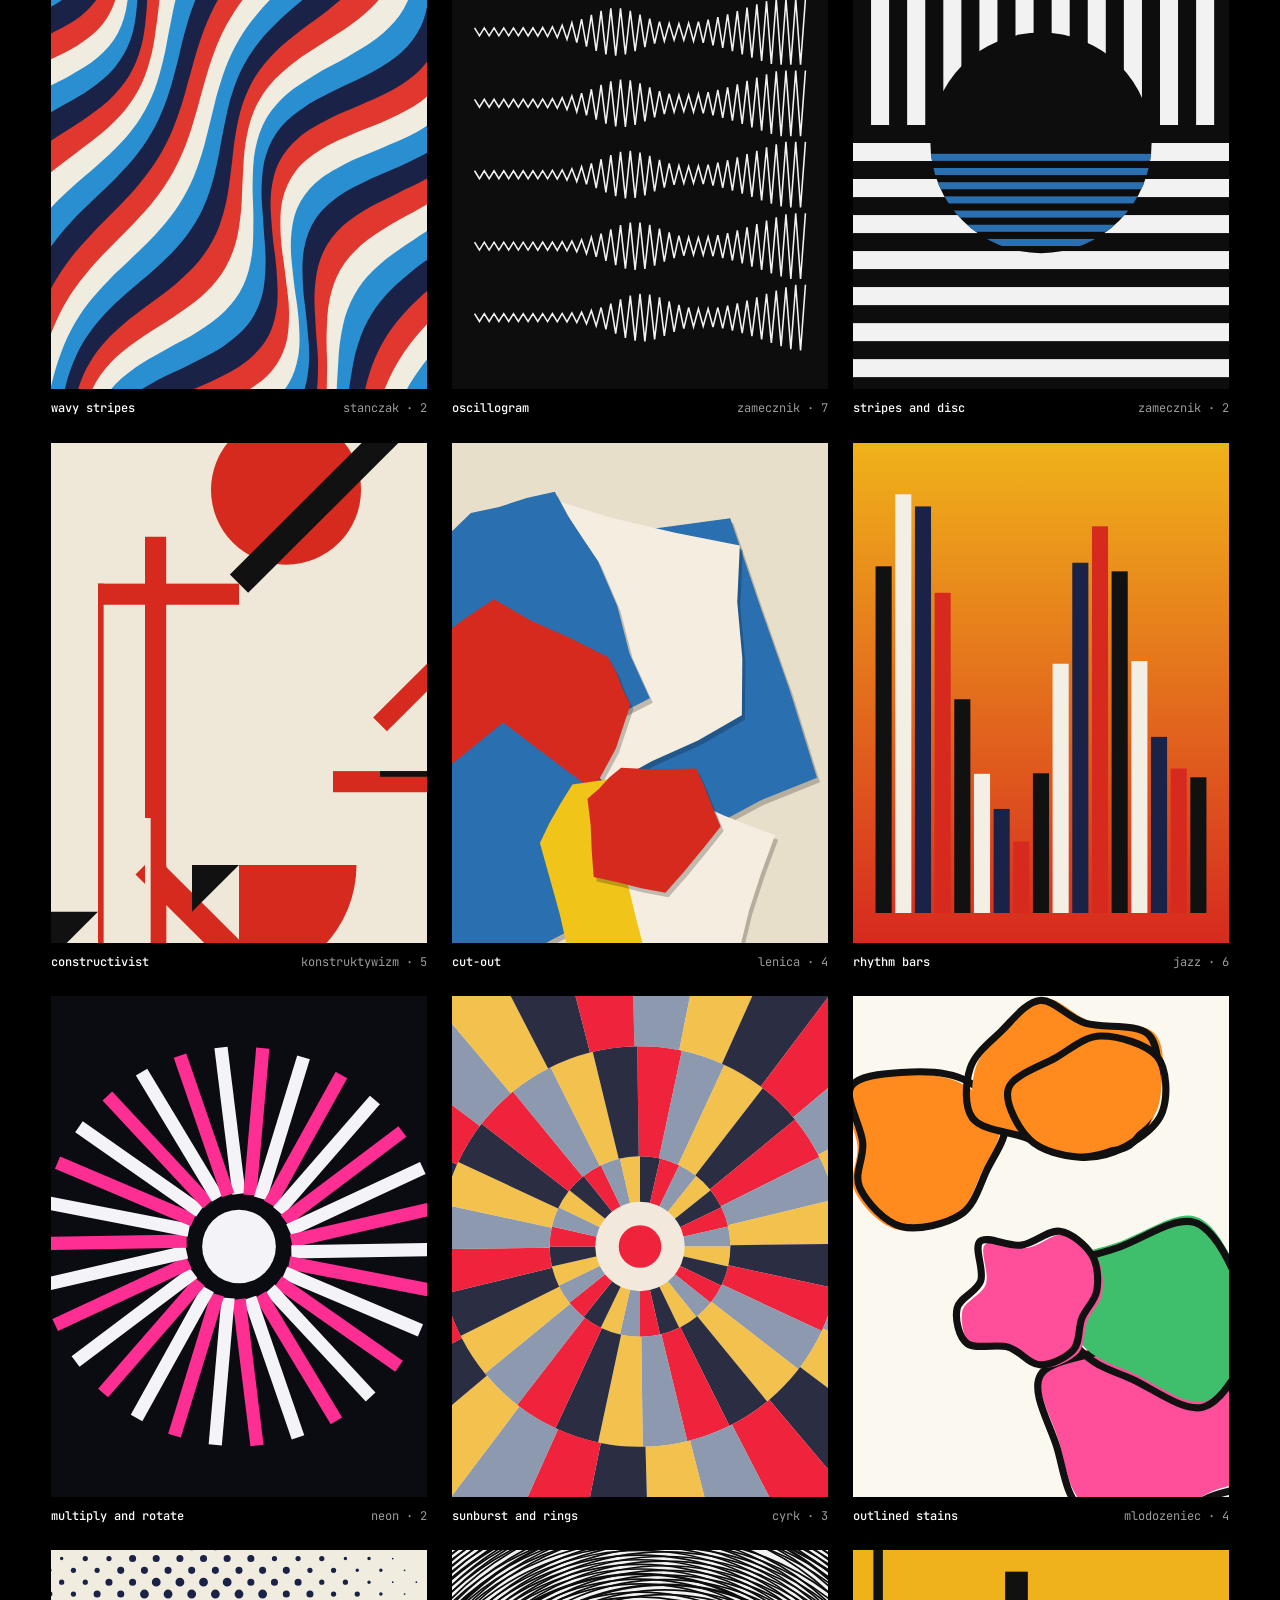
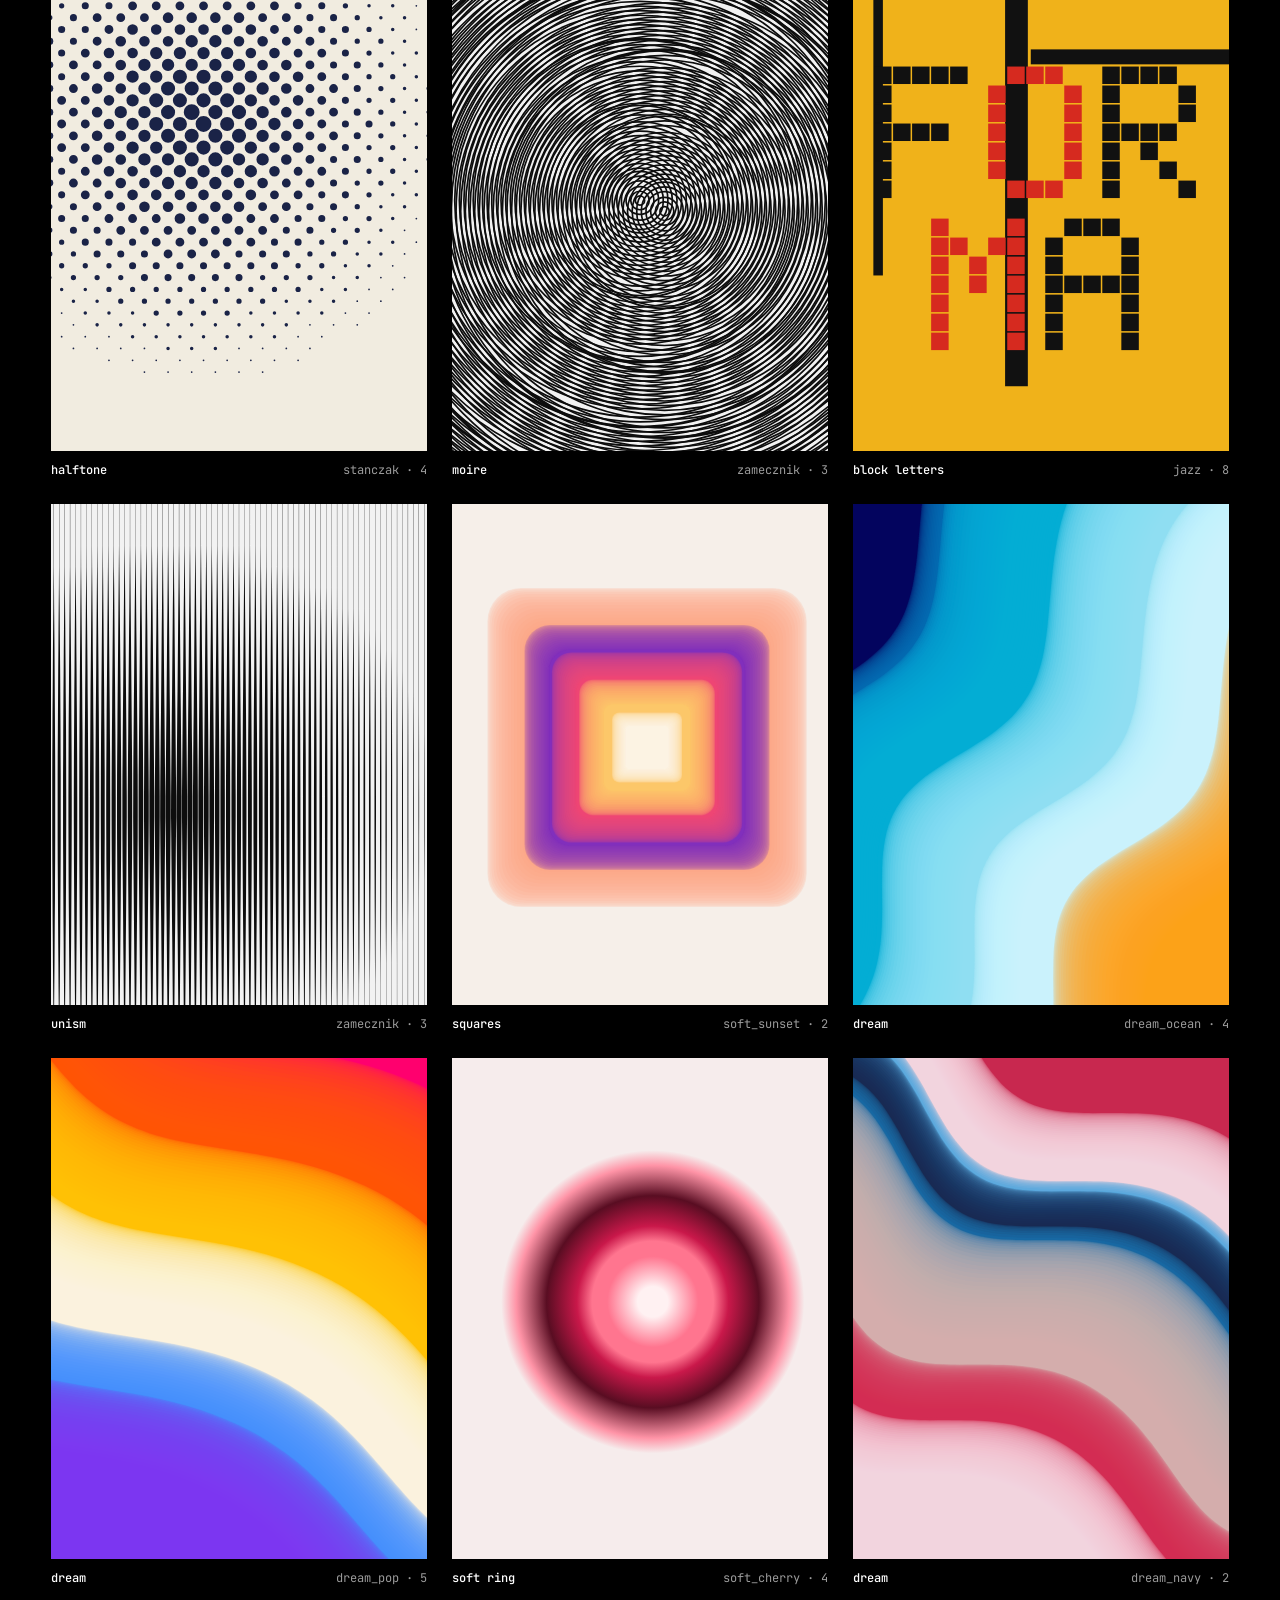
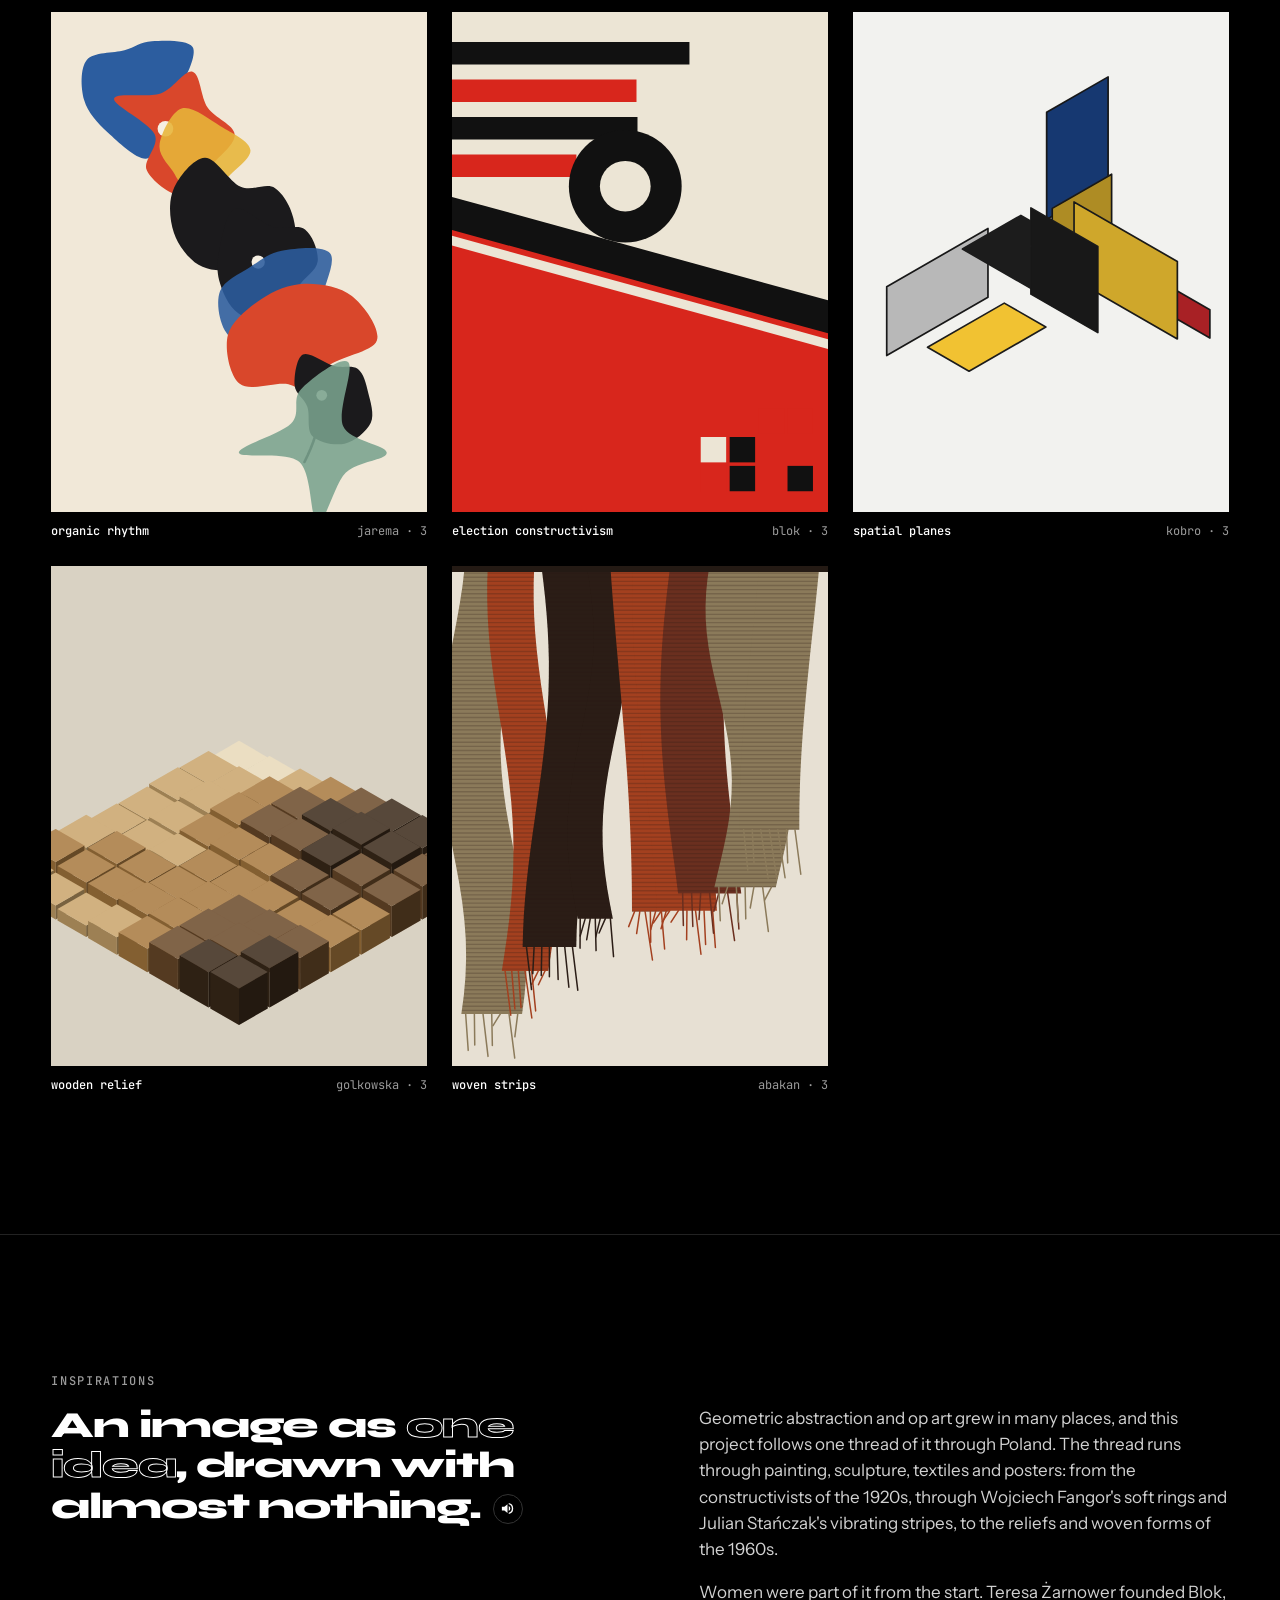
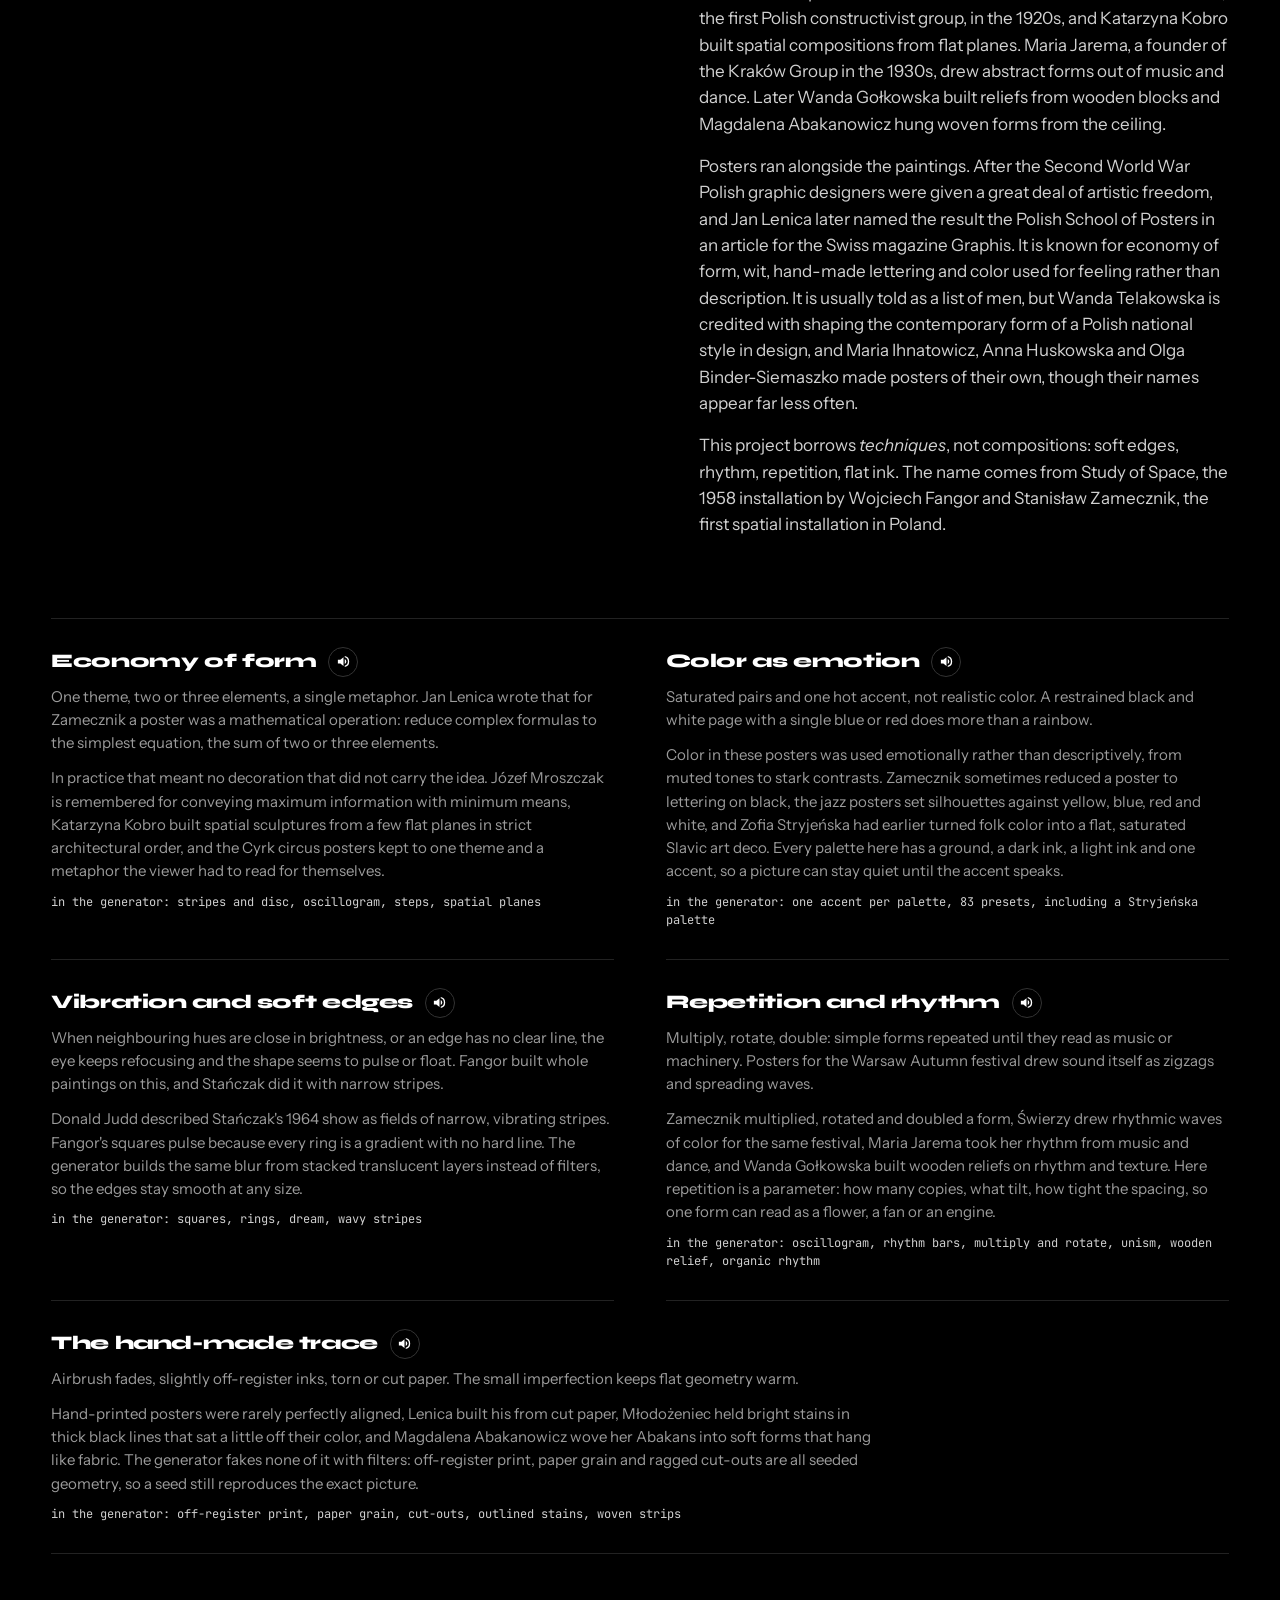
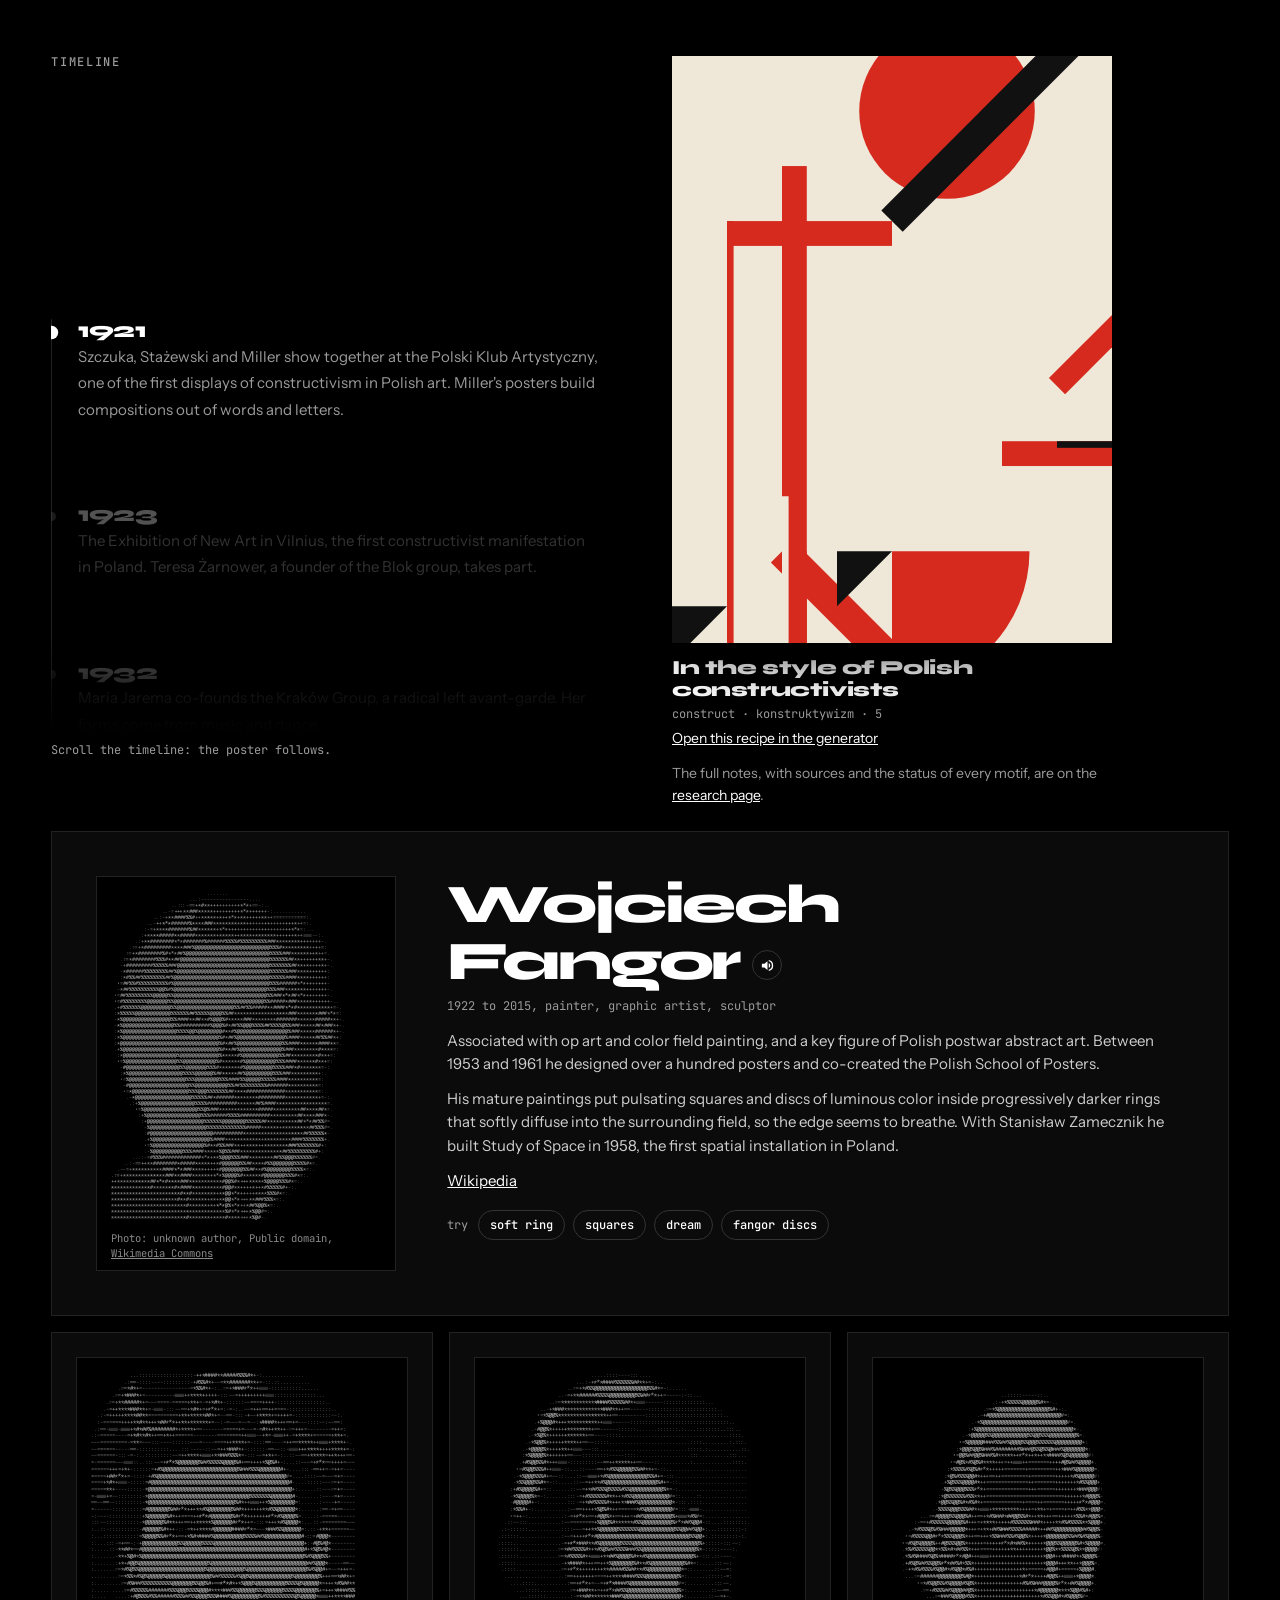
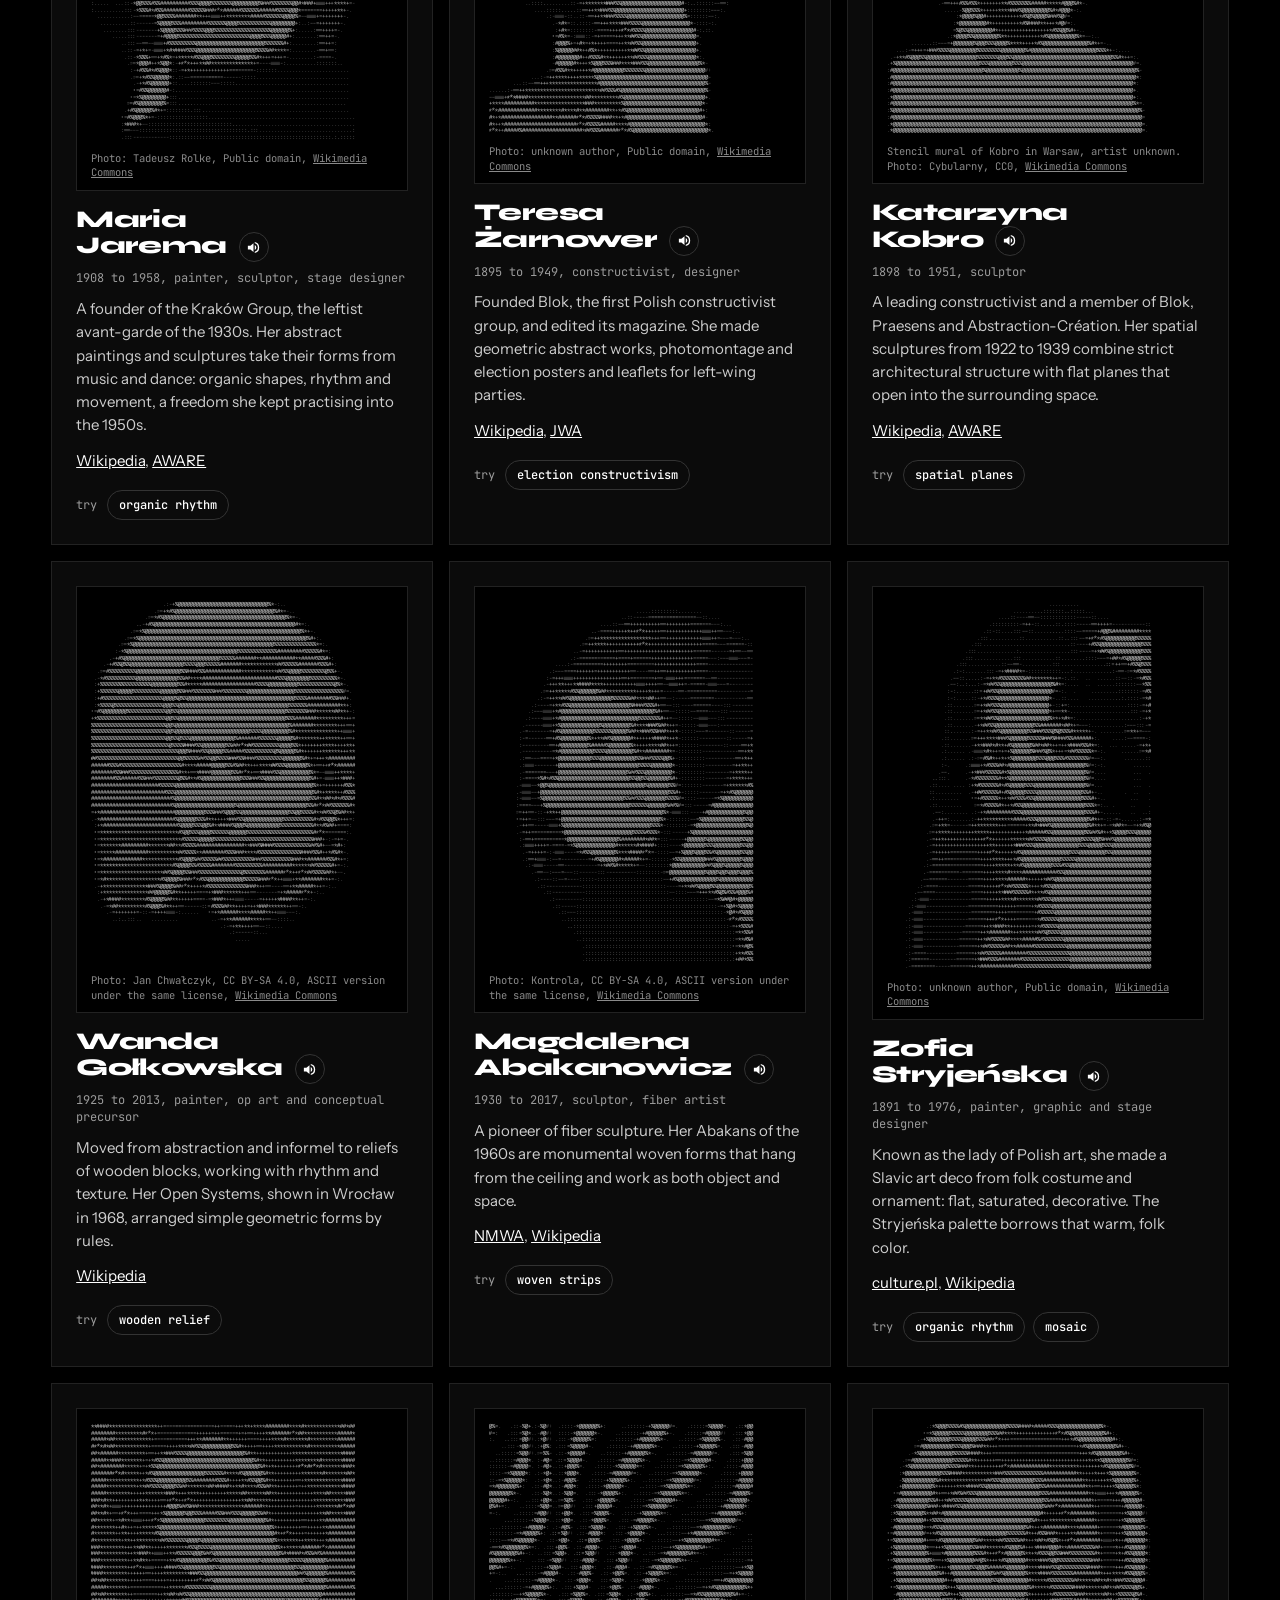
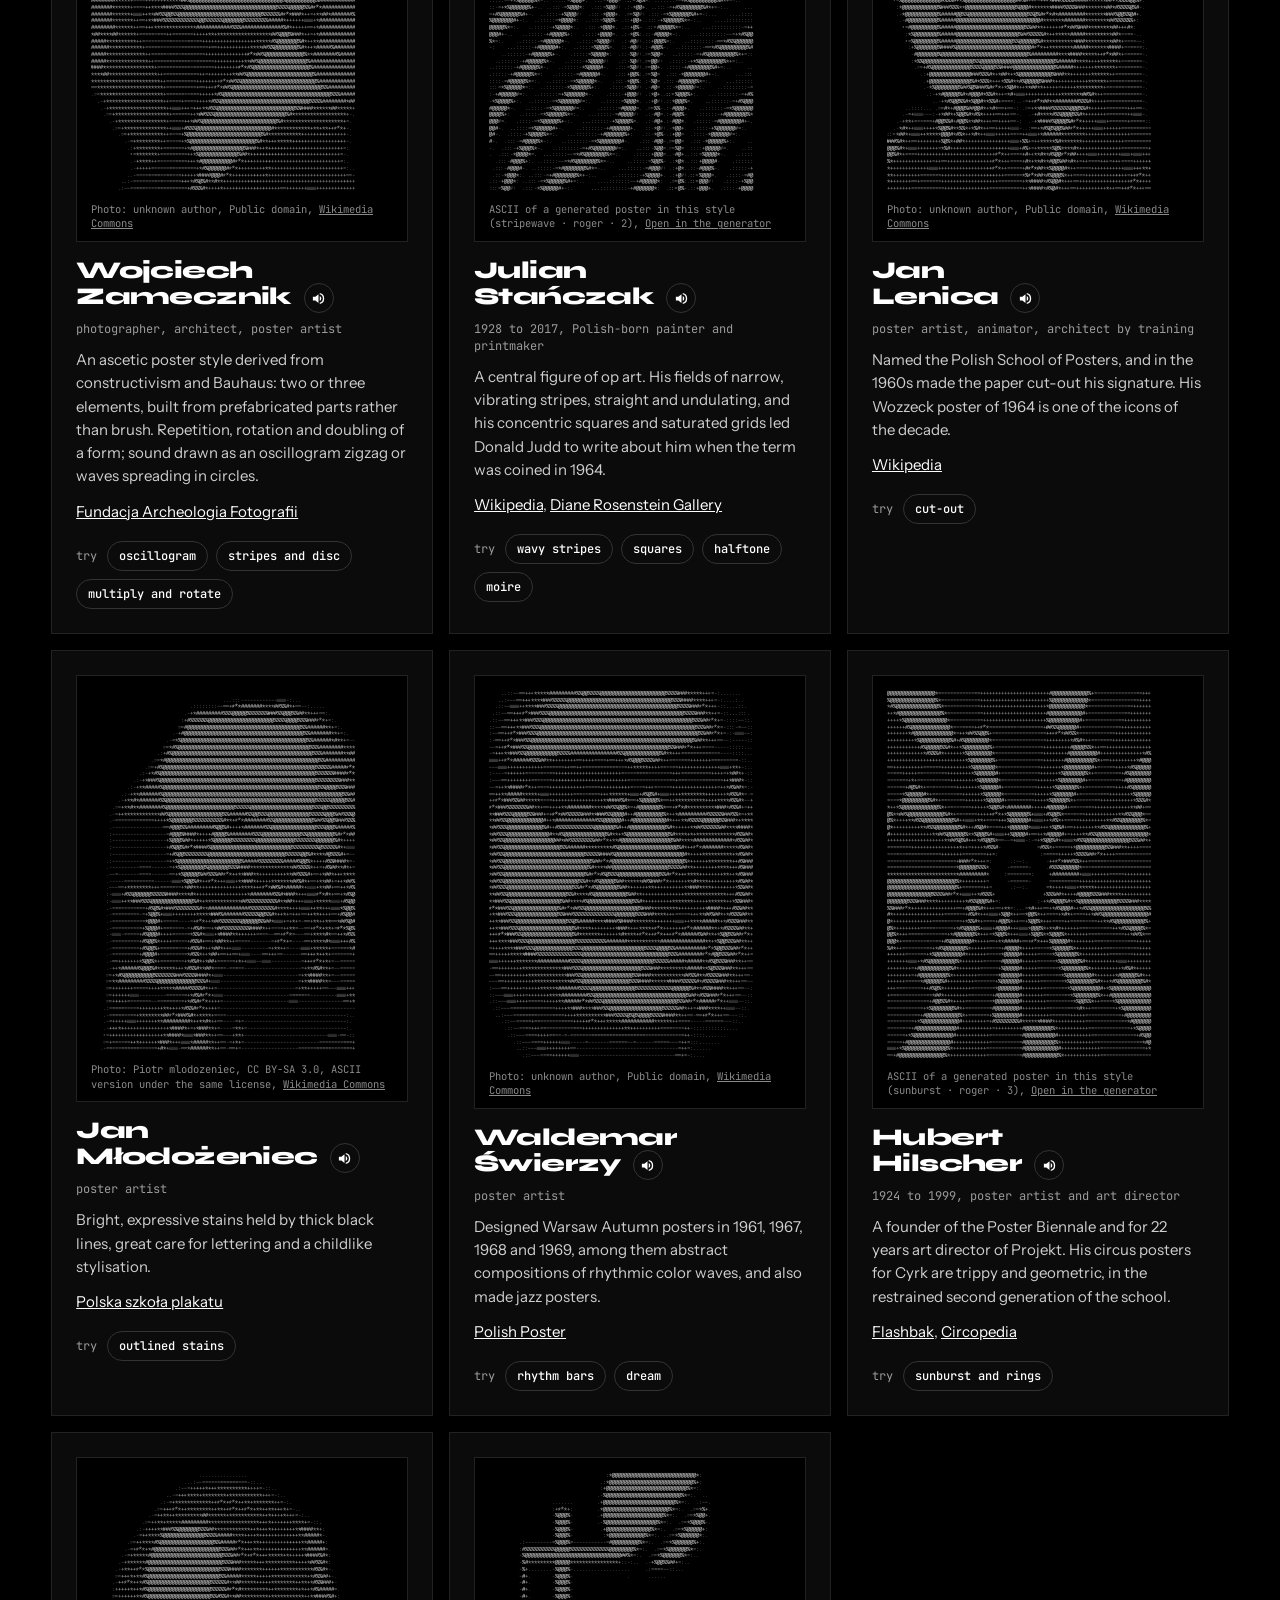
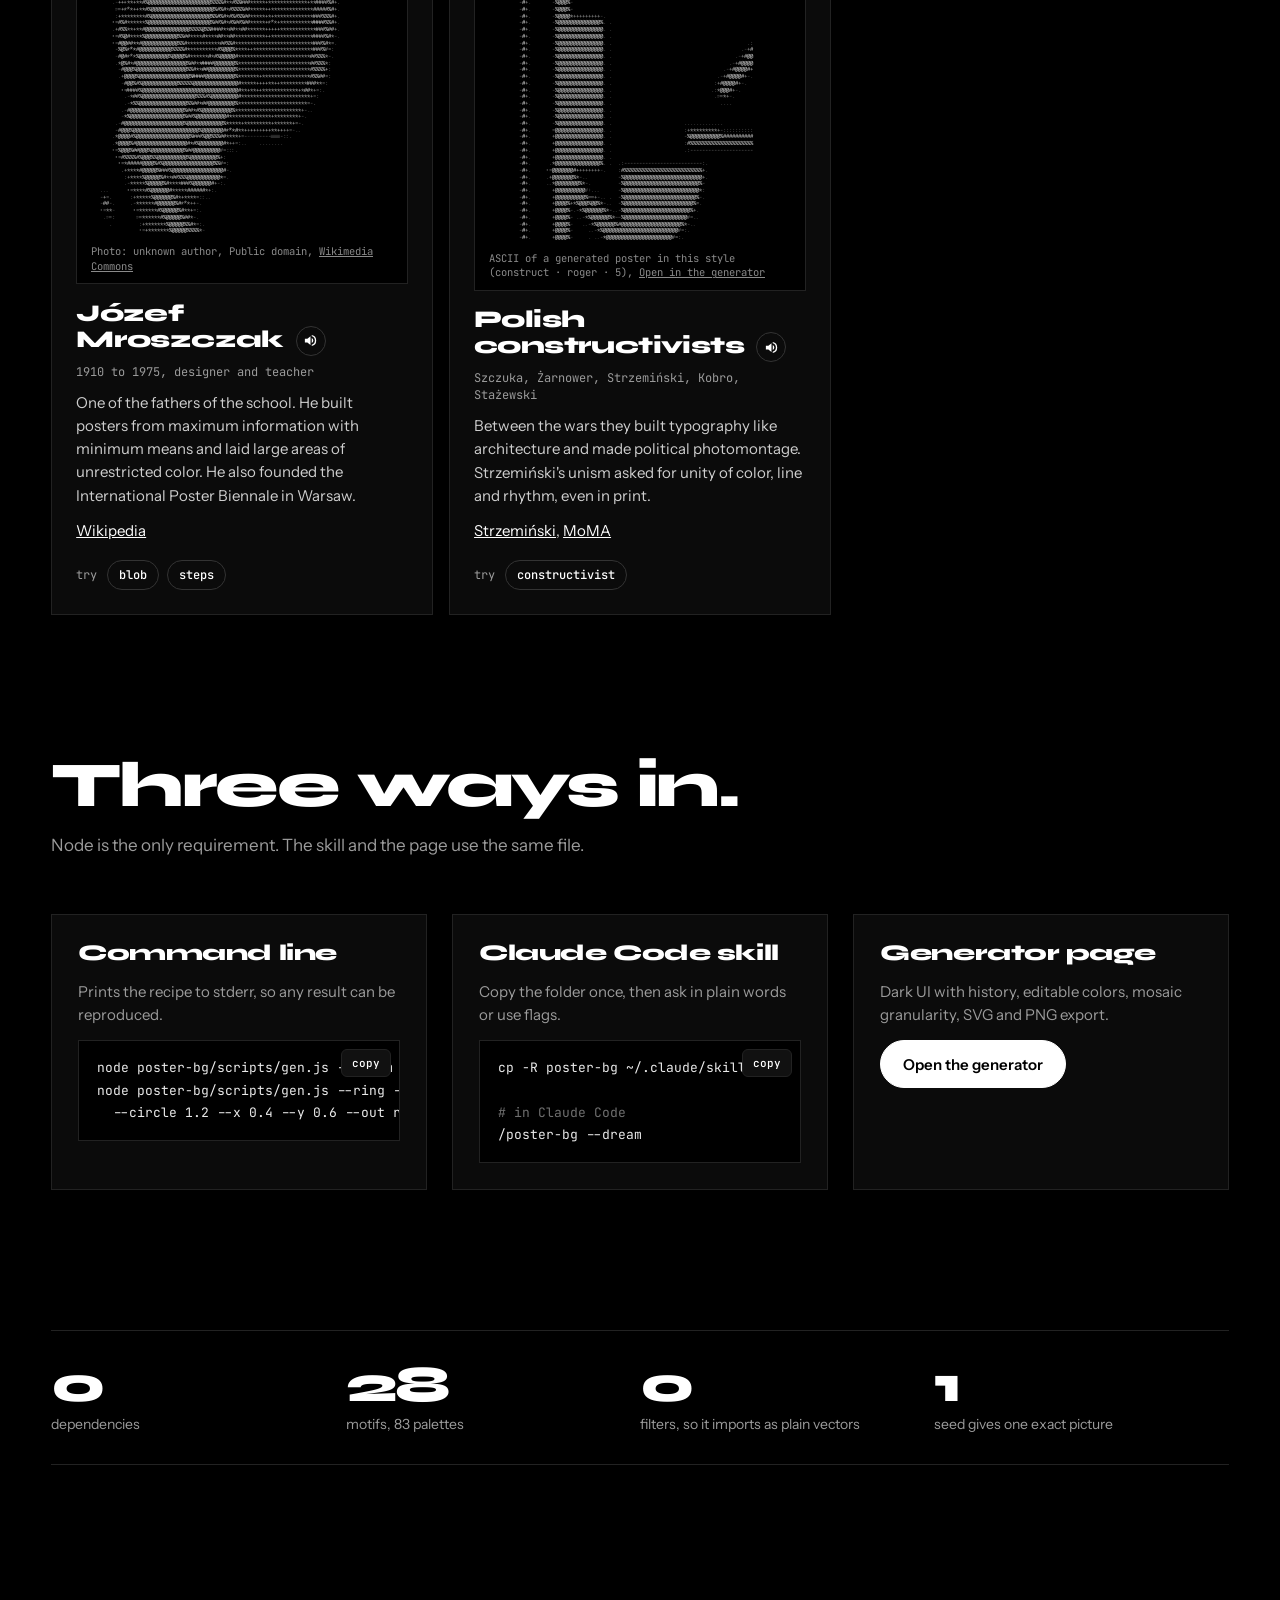
==== commit 65313fe2: "Hero claim on two lines: Posters / drawn in code., smaller type that fits every width Co-Authored-By" ====
--- a/index.html
+++ b/index.html
@@ -122,8 +122,8 @@
     .hero-copy { padding: 0 var(--gutter) clamp(28px, 6vh, 64px); max-width: 1200px; }
     .eyebrow { font: 500 12px/1 var(--mono); letter-spacing: .14em; text-transform: uppercase; color: rgba(255,255,255,.7); display: flex; align-items: center; gap: 10px; margin-bottom: 22px; }
     .eyebrow i { width: 28px; height: 1px; background: currentColor; }
-    h1 { margin: 0; font: 800 clamp(2.4rem, 7.4vw, 8rem)/.92 var(--display); letter-spacing: -.045em; text-wrap: balance; }
-    h1 span { display: block; }
+    h1 { margin: 0; font: 800 clamp(1.4rem, 6.6vw, 5.2rem)/.95 var(--display); letter-spacing: -.045em; }
+    h1 > span { display: block; white-space: nowrap; }
     h1 .outline { color: transparent; -webkit-text-stroke: 1.5px var(--fg); }
     .lede { max-width: 560px; margin: 28px 0 0; font-size: clamp(1rem, 1.5vw, 1.2rem); color: rgba(255,255,255,.82); }
     .cta { display: flex; flex-wrap: wrap; gap: 12px; margin-top: 32px; }
@@ -254,10 +254,17 @@
     .tl-more { margin: 0; color: var(--muted); font-size: 14px; max-width: 440px; }
     .tl-more a { color: var(--fg); }
     @media (max-width: 860px) {
-      .tl-wrap { grid-template-columns: minmax(0, 1fr); }
-      .tl-poster { position: static; order: -1; }
-      .tl-frame { width: min(100%, 320px); max-height: none; }
-      .tl-scroll { height: min(56vh, 460px); padding: 18vh 0 20vh; }
+      .tl-wrap { grid-template-columns: minmax(0, 1fr); gap: 16px; margin-top: 36px; }
+      .tl-poster { position: static; order: -1; gap: 8px; }
+      .tl-frame { width: min(46vw, 190px); max-height: none; }
+      .tl-cap { gap: 2px; }
+      .tl-cap .who { font-size: 1.05rem; }
+      .tl-more { font-size: 13px; }
+      .tl-scroll { height: min(42vh, 330px); padding: 4vh 0 14vh; }
+      .tl-scroll .timeline li { padding-bottom: 20px; }
+      .tl-scroll .timeline li:not(.active) { opacity: .26; }
+      .tl-scroll .timeline li:not(.active) b { font-size: 1rem; }
+      .tl-scroll .timeline li:not(.active) span { display: -webkit-box; -webkit-line-clamp: 2; -webkit-box-orient: vertical; overflow: hidden; font-size: 12.5px; line-height: 1.45; }
     }
     @media (prefers-reduced-motion: reduce) { .tl-scroll .timeline li, .tl-frame img { transition: none; } }
 
@@ -281,7 +288,6 @@
       nav.open ul { display: flex; position: fixed; inset: 0; z-index: 60; flex-direction: column; justify-content: center; align-items: flex-start; gap: 6px; padding: 80px var(--gutter) 40px; background: rgba(0, 0, 0, .94); -webkit-backdrop-filter: blur(14px); backdrop-filter: blur(14px); }
       nav.open ul a { display: block; padding: 6px 0; font: 800 clamp(2rem, 11vw, 3rem)/1.1 var(--display); letter-spacing: -.03em; opacity: 1; }
       nav.open ul li:last-child a, nav.open ul li:nth-last-child(2) a { opacity: .6; }
-      h1 { font-size: clamp(1.7rem, 8.2vw, 3rem); }
       .eyebrow { margin-bottom: 14px; }
       .lede { margin-top: 20px; }
       .cta { margin-top: 24px; }
@@ -318,7 +324,7 @@
 
     <div class="hero-copy" id="top">
       <div class="eyebrow"><i></i> Seeded SVG posters and paintings</div>
-      <h1><span>Posters</span><span class="outline">drawn</span><span>in code.</span></h1>
+      <h1><span>Posters</span><span class="l2"><span class="outline">drawn</span> in code.</span></h1>
       <p class="lede">Inspiration from Fangor's soft rings and Stańczak's vibrating stripes to the geometry of Żarnower and Kobro, the wooden reliefs of Gołkowska and the forms Jarema drew from music.</p>
       <div class="cta">
         <a class="btn solid" href="generator/">Open the generator
@@ -446,8 +452,8 @@
     </div>
   </footer>
 
-  <script src="poster-bg/scripts/gen.js?v=202610050953"></script>
-  <script src="portraits/ascii.js?v=202610050953"></script>
+  <script src="poster-bg/scripts/gen.js?v=202610051012"></script>
+  <script src="portraits/ascii.js?v=202610051012"></script>
   <script>
     const uri = s => "data:image/svg+xml;charset=utf-8," + encodeURIComponent(s);
 
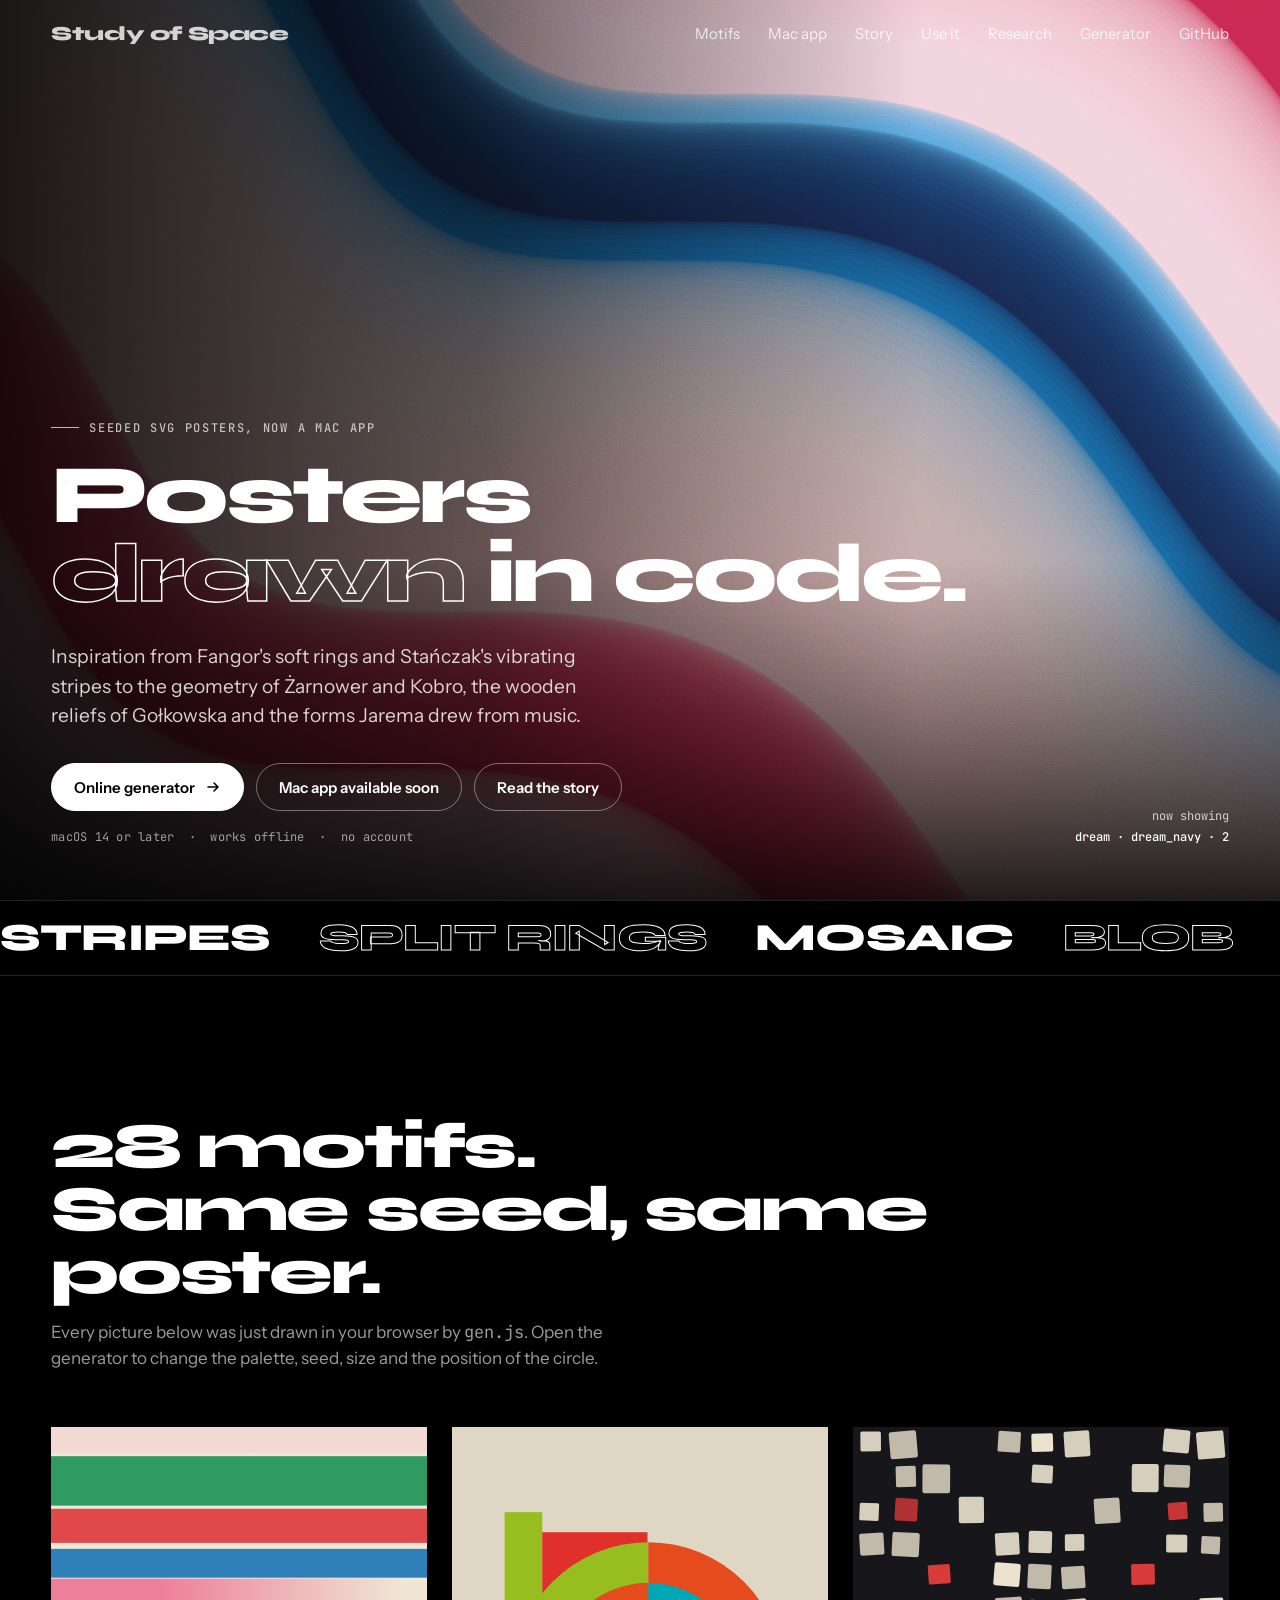
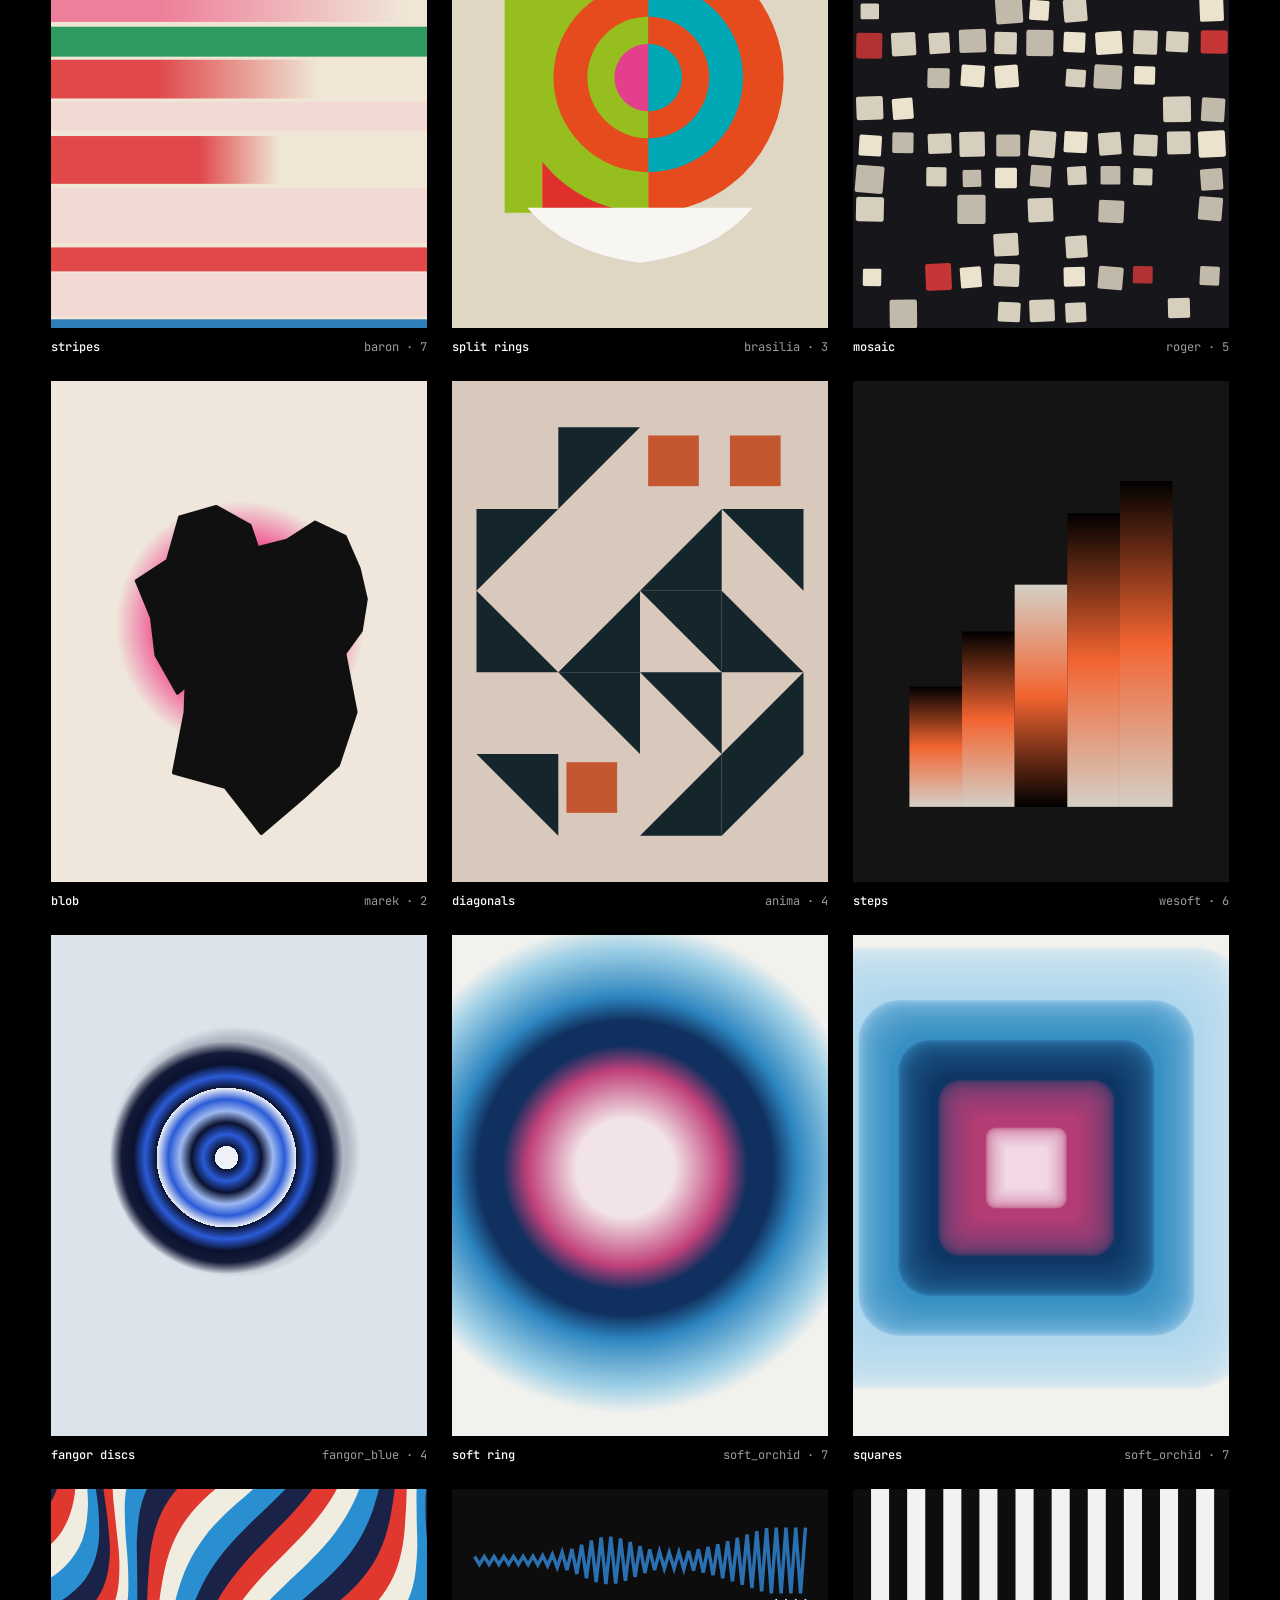
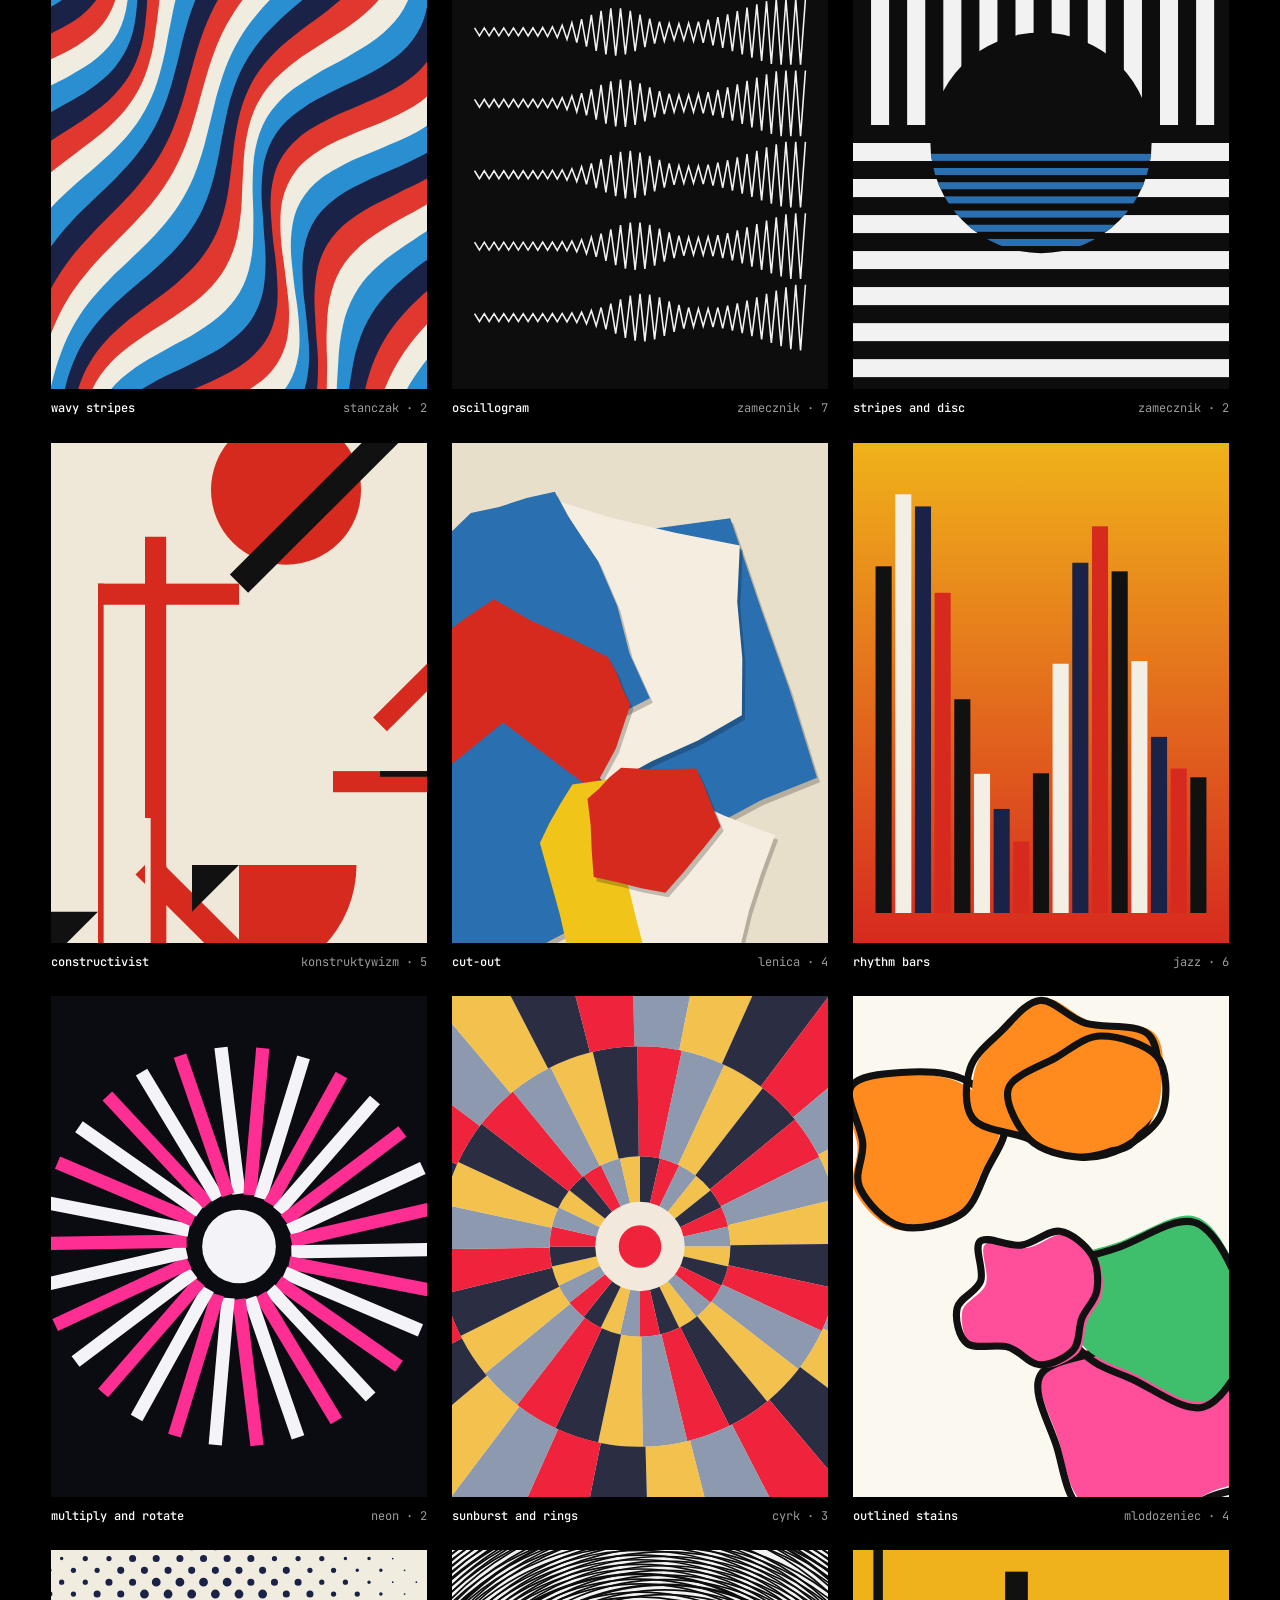
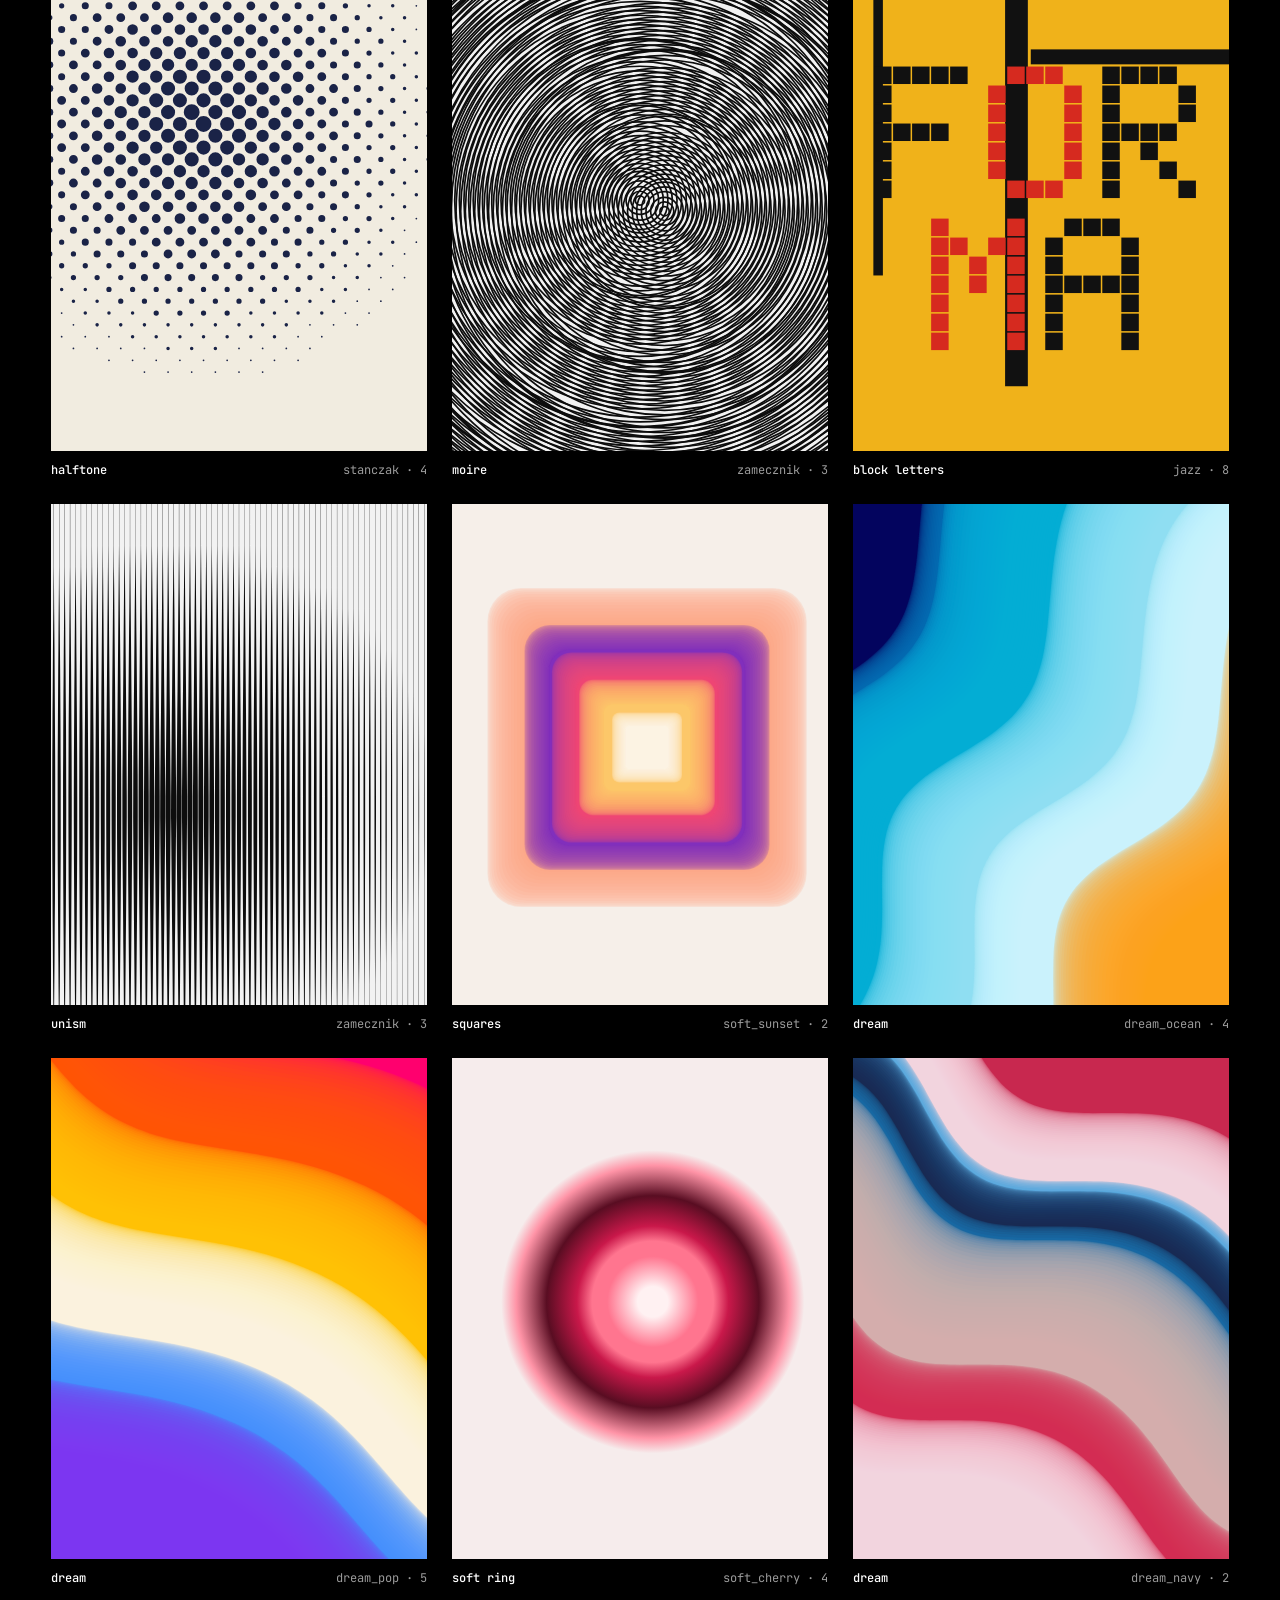
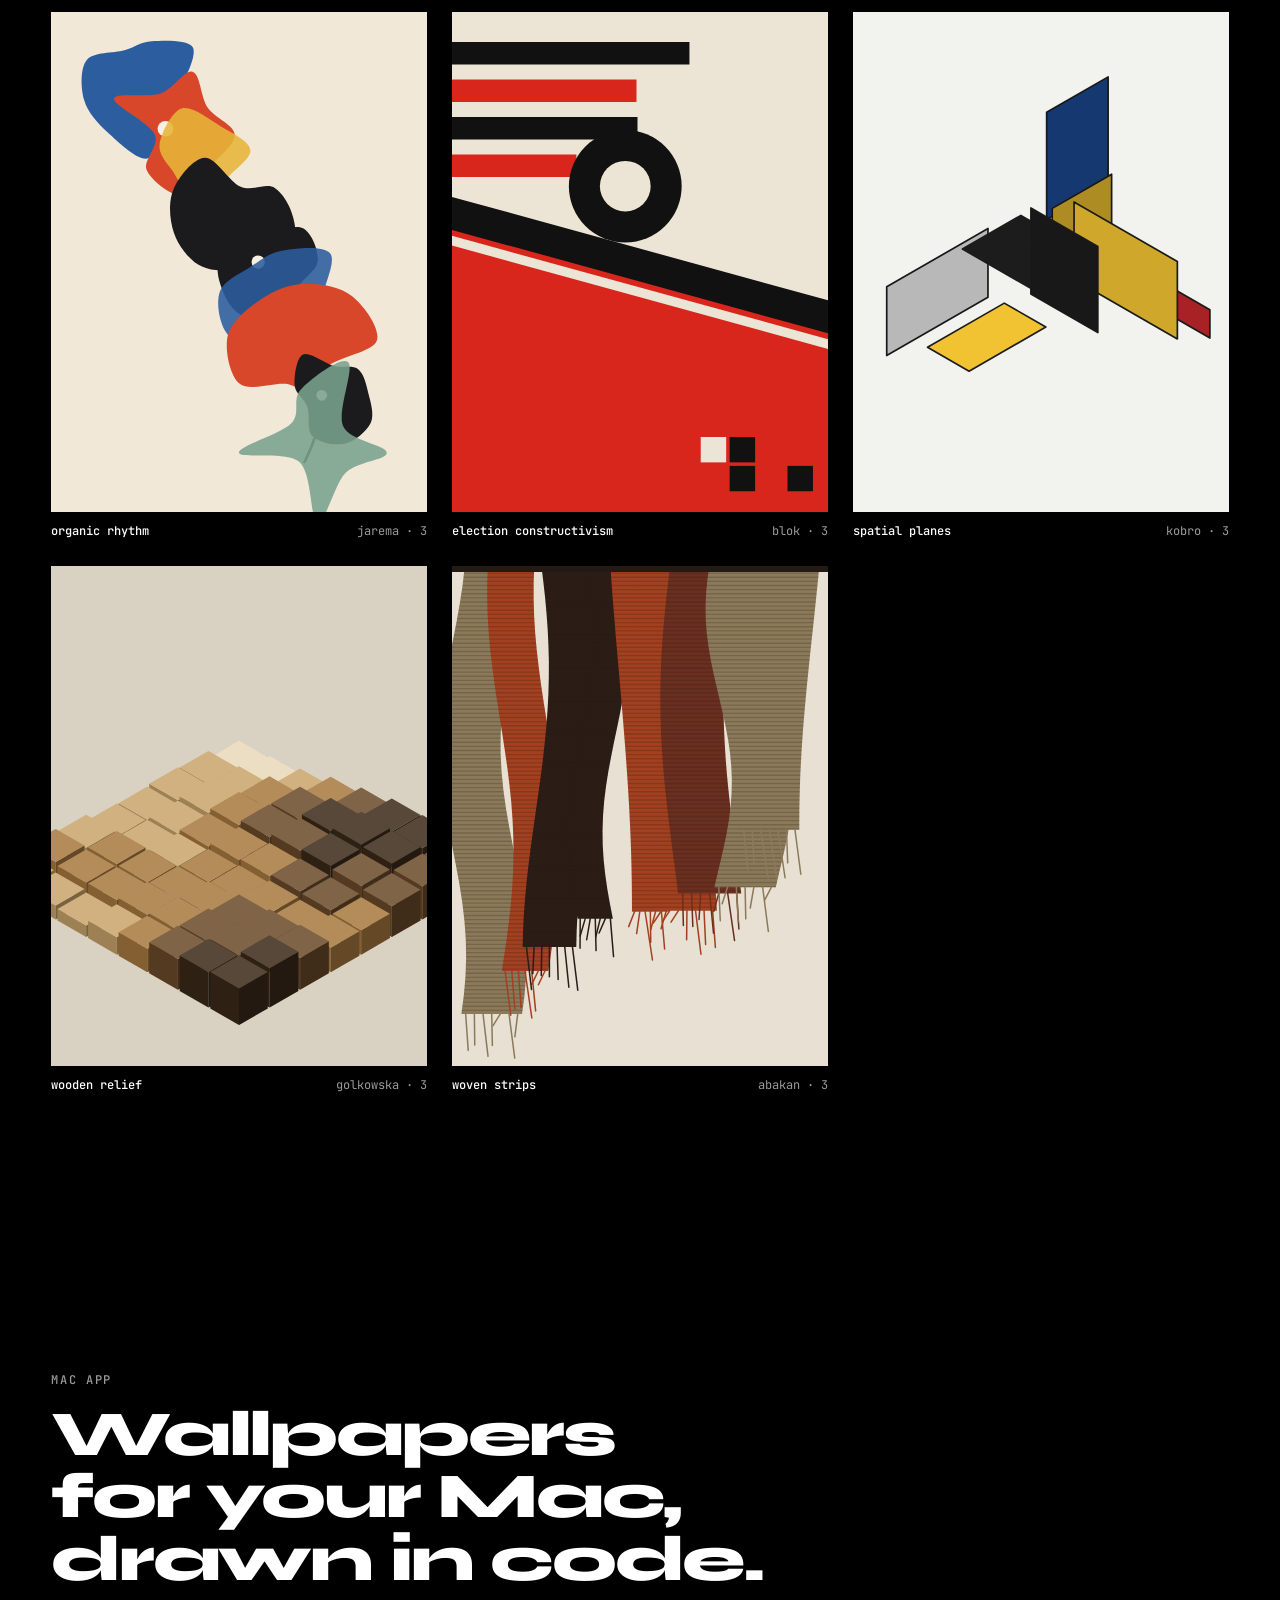
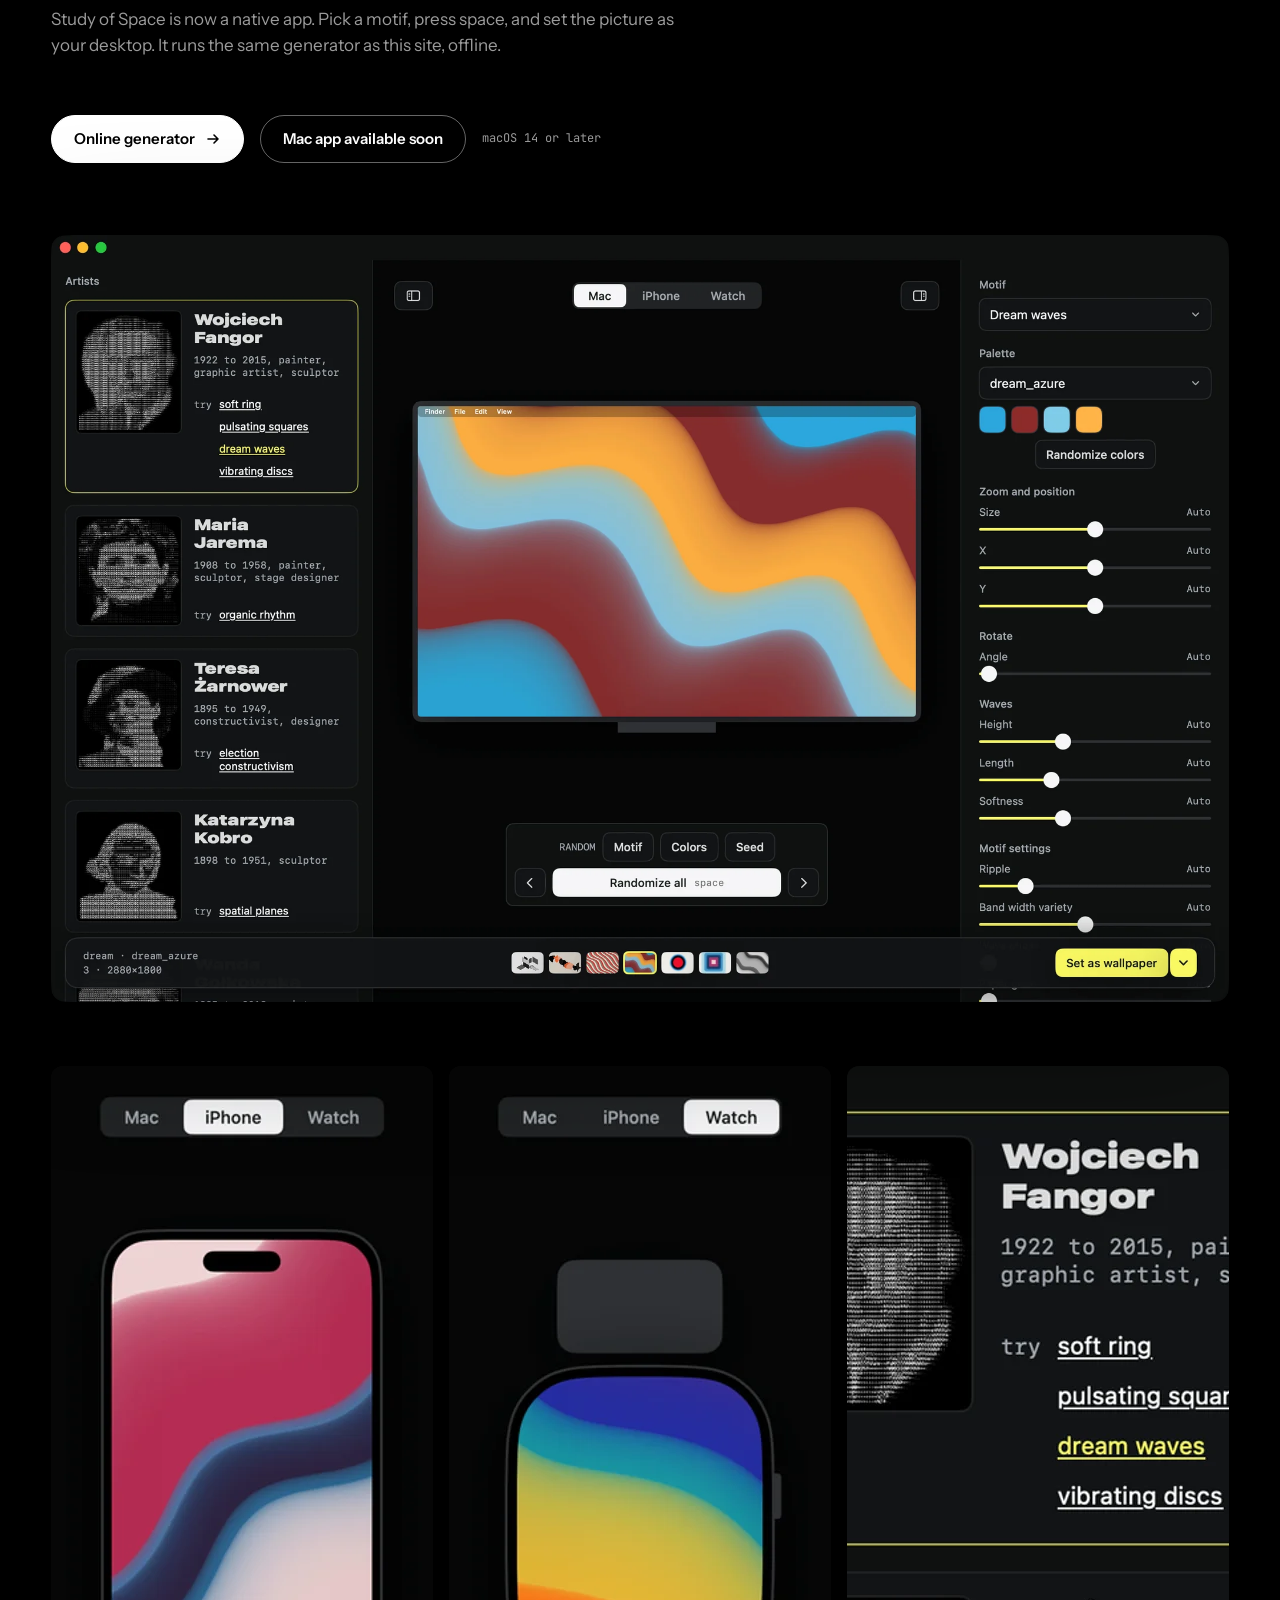
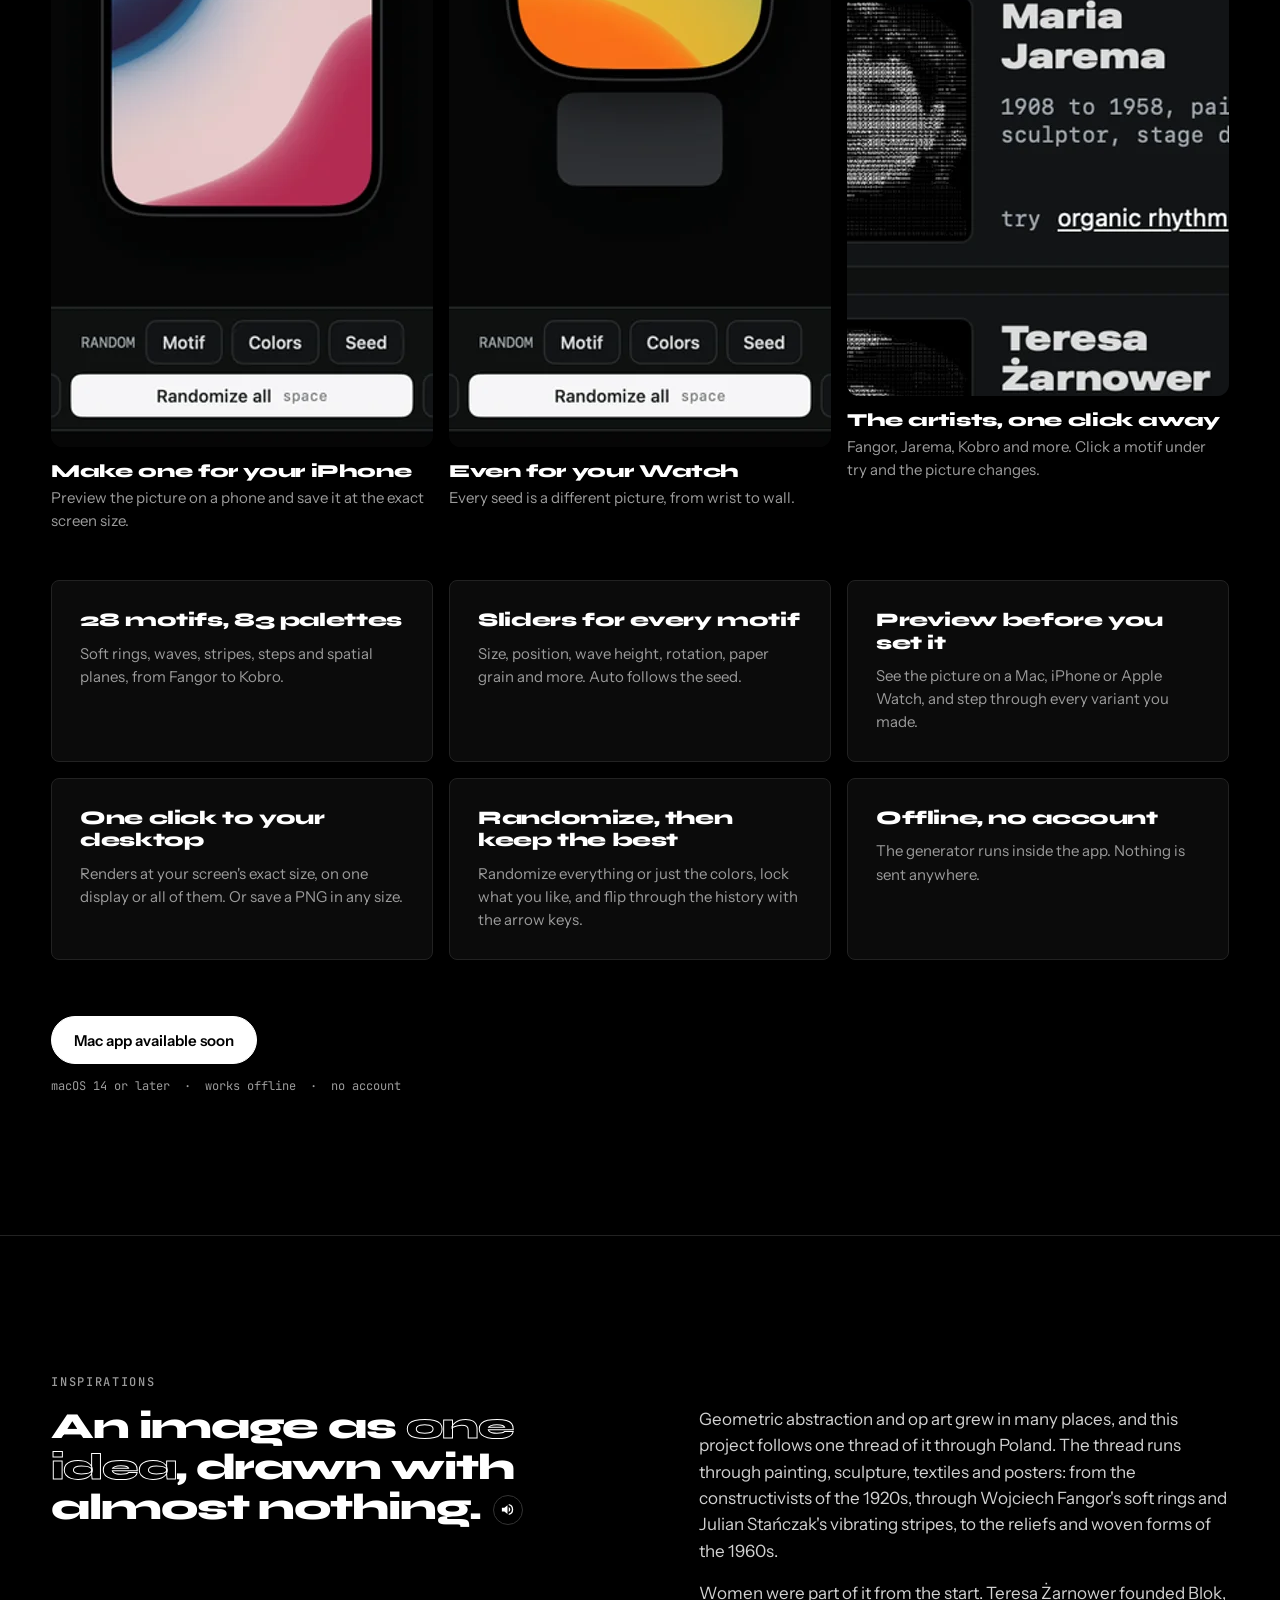
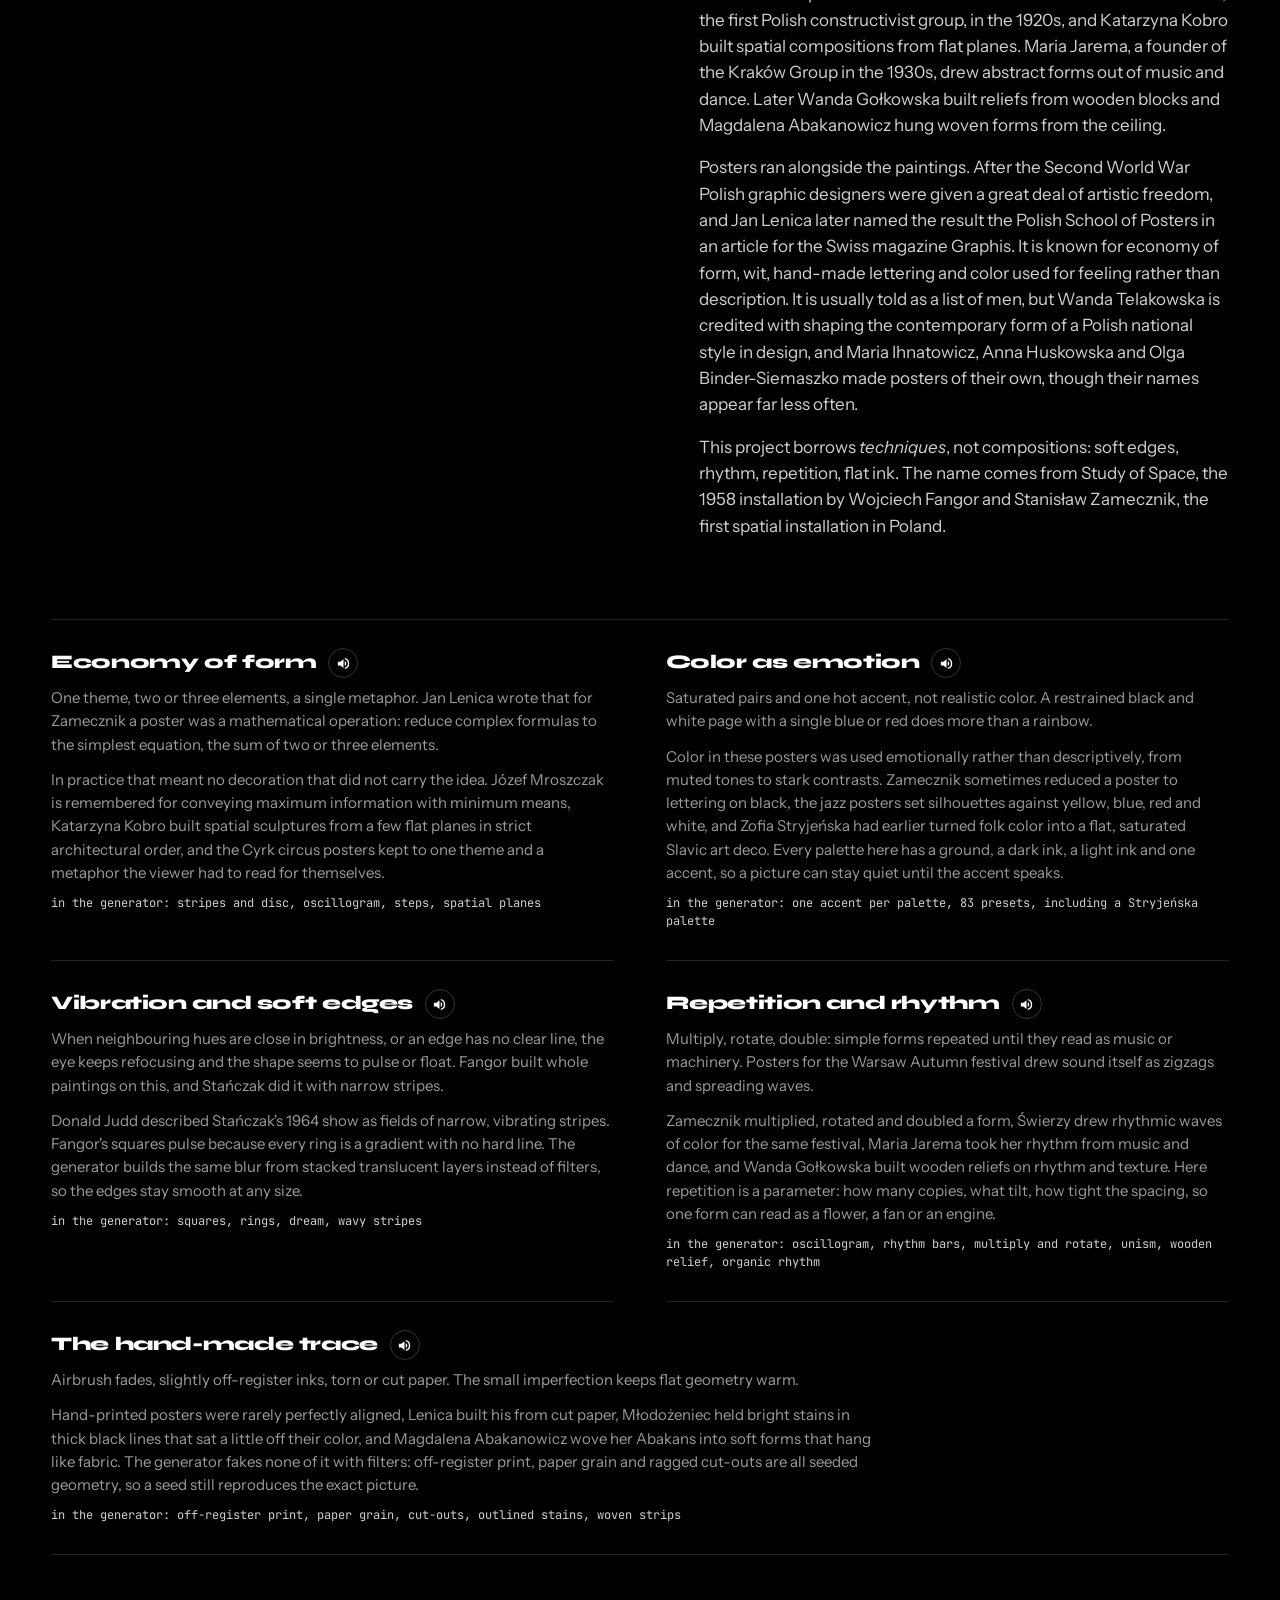
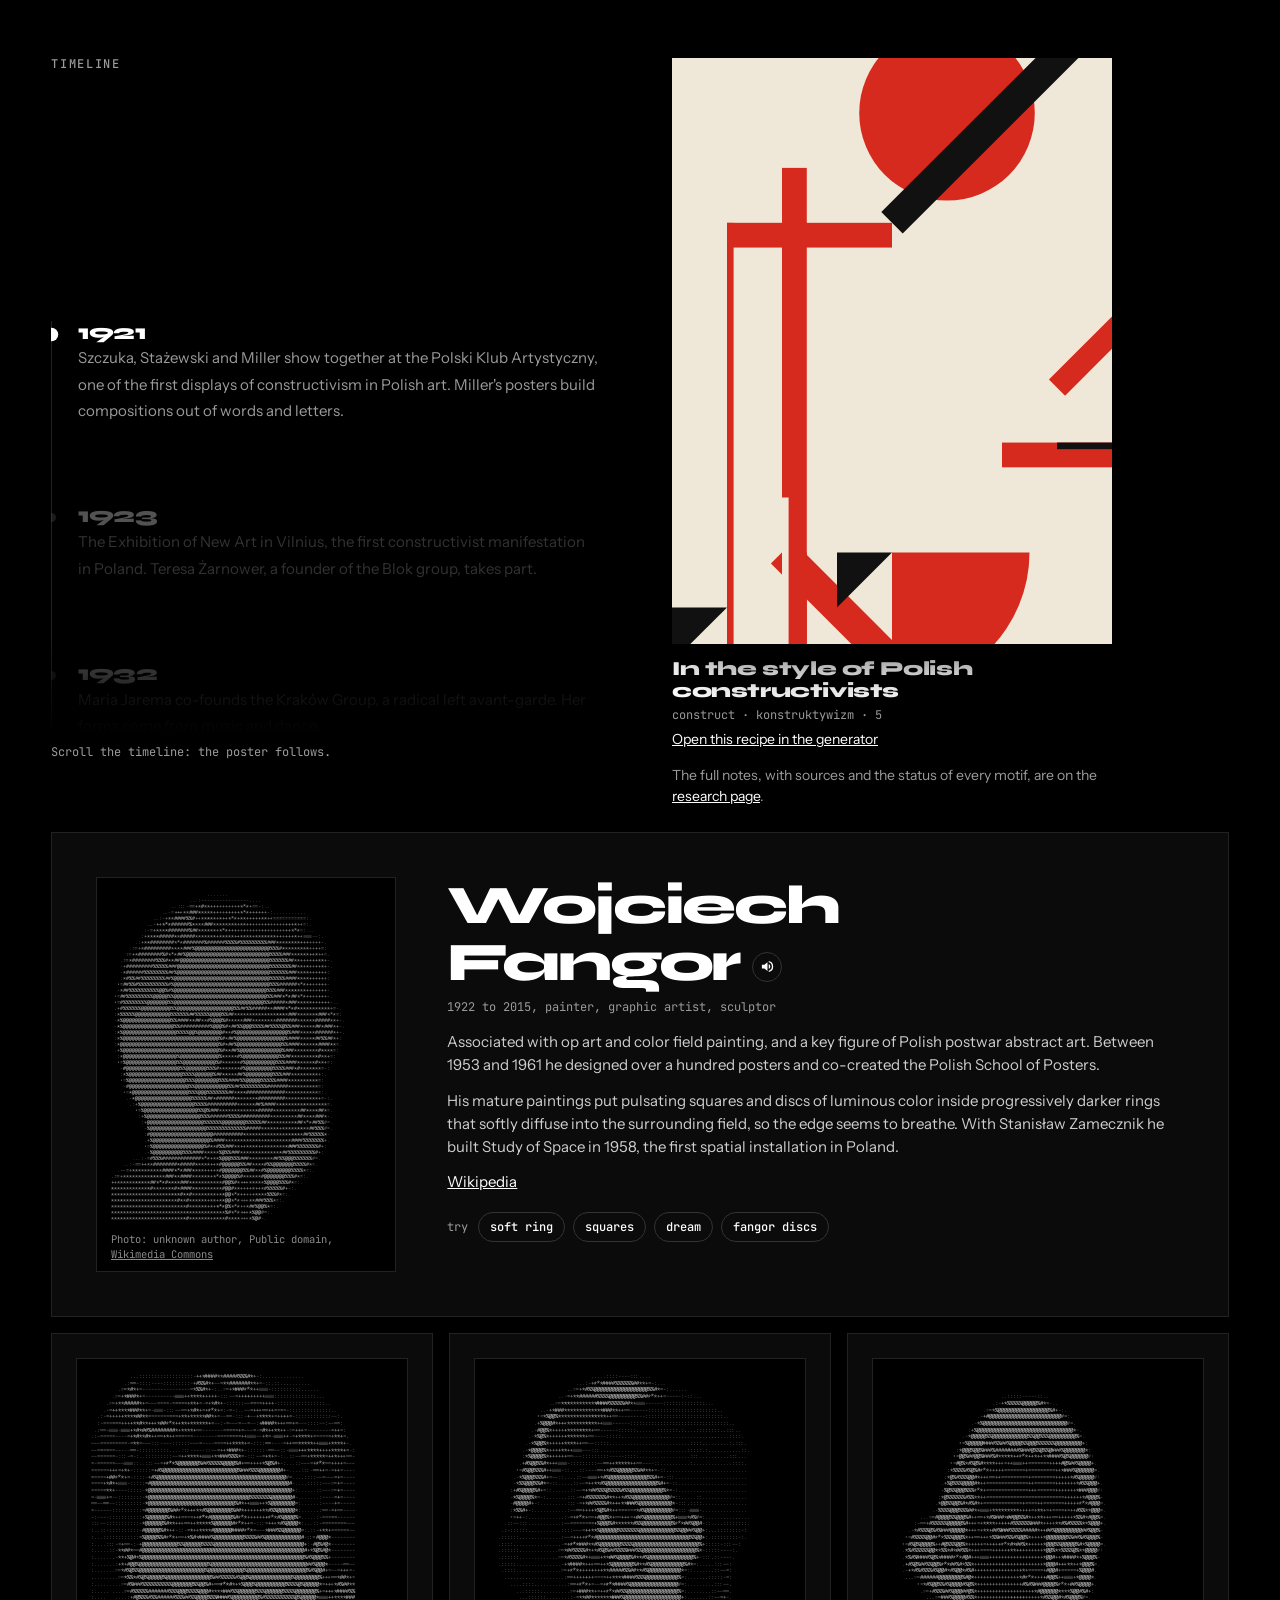
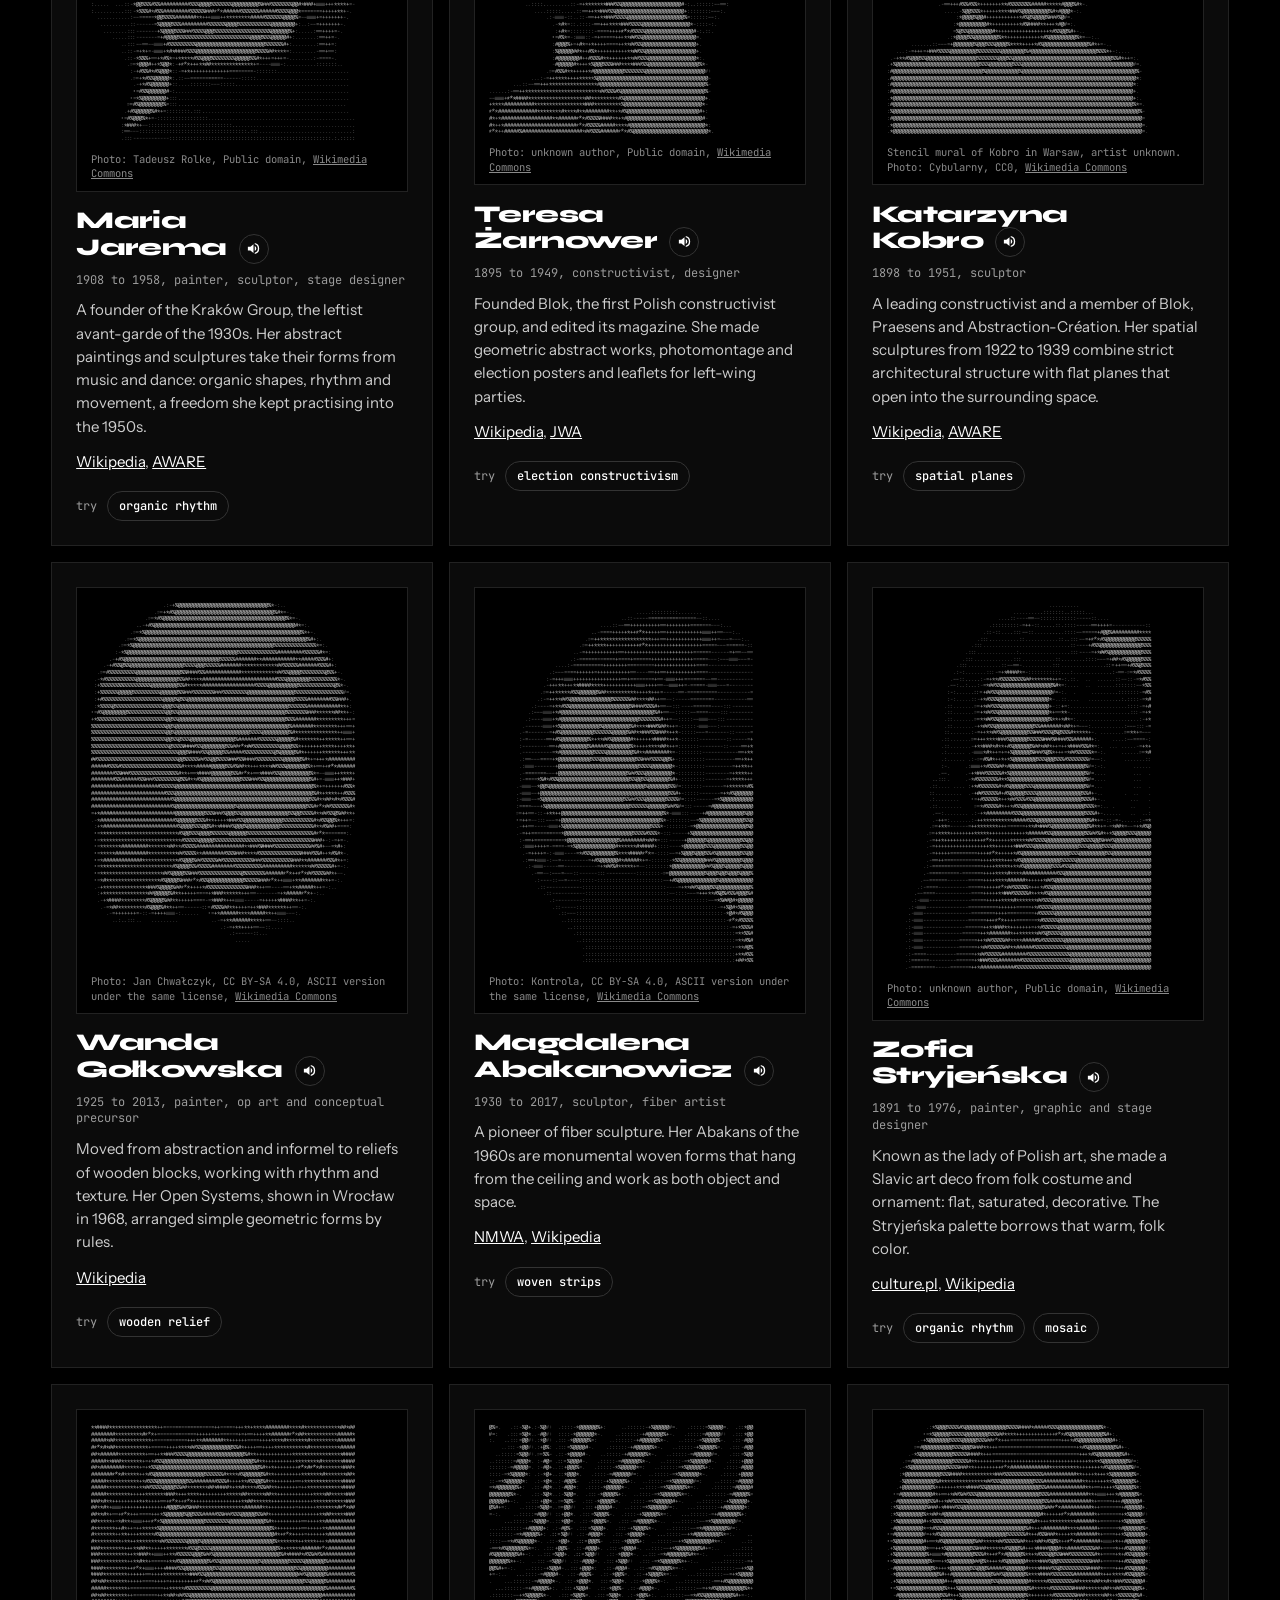
==== commit 9295d4c5: "Landing: Mac app section, new hero CTA and four ways in Hero: Online generator is the main button, M" ====
--- a/index.html
+++ b/index.html
@@ -171,6 +171,28 @@
     .fact span { color: var(--muted); font-size: 14px; }
 
 
+    /* ---------- mac app ---------- */
+    .btn.soon { cursor: default; }
+    .btn.soon:hover { transform: none; border-color: rgba(255,255,255,.4); }
+    .btn.solid.soon:hover { background: #fff; border-color: #fff; }
+    .note { font: 400 12px/1.4 var(--mono); color: var(--muted); }
+    .hero-note { margin: 18px 0 0; font: 400 12px/1.4 var(--mono); color: rgba(255,255,255,.6); letter-spacing: .02em; }
+    .mac .cta { margin: 0 0 clamp(40px, 6vw, 72px); align-items: center; gap: 12px 16px; }
+    .mac .sub { max-width: 640px; }
+    .mac-shot { margin: 0; }
+    .mac-shot img { display: block; width: 100%; height: auto; filter: drop-shadow(0 30px 60px rgba(0,0,0,.55)); }
+    .devices { display: grid; grid-template-columns: repeat(auto-fit, minmax(min(100%, 260px), 1fr)); gap: clamp(14px, 2vw, 16px); margin-top: clamp(32px, 5vw, 64px); }
+    .devices figure { margin: 0; }
+    .devices img { display: block; width: 100%; aspect-ratio: 416 / 470; object-fit: cover; object-position: top; background: var(--card); border-radius: 12px; }
+    .devices h3 { margin: 14px 0 4px; font: 800 1.15rem/1.15 var(--display); letter-spacing: -.02em; }
+    .devices p { margin: 0; color: var(--muted); font-size: 15px; }
+    .features { display: grid; grid-template-columns: repeat(auto-fit, minmax(min(100%, 300px), 1fr)); gap: 16px; margin-top: clamp(24px, 4vw, 48px); }
+    .feature { border: 1px solid var(--line); background: var(--card); border-radius: 8px; padding: 28px; display: flex; flex-direction: column; gap: 10px; min-width: 0; }
+    .feature h3 { margin: 0; font: 800 1.2rem/1.15 var(--display); letter-spacing: -.02em; }
+    .feature p { margin: 0; color: var(--muted); font-size: 15px; }
+    .mac .mac-end { margin: clamp(32px, 5vw, 56px) 0 0; flex-direction: column; align-items: flex-start; gap: 14px; }
+    @media (min-width: 861px) { .steps { grid-template-columns: repeat(2, minmax(0, 1fr)); } .features { grid-template-columns: repeat(3, minmax(0, 1fr)); } .devices { grid-template-columns: repeat(3, minmax(0, 1fr)); } }
+
     /* ---------- history ---------- */
     .history { border-top: 1px solid var(--line); }
     .kicker { font: 500 12px/1 var(--mono); letter-spacing: .14em; text-transform: uppercase; color: var(--muted); margin: 0 0 18px; }
@@ -266,6 +288,10 @@
       .tl-scroll .timeline li:not(.active) b { font-size: 1rem; }
       .tl-scroll .timeline li:not(.active) span { display: -webkit-box; -webkit-line-clamp: 2; -webkit-box-orient: vertical; overflow: hidden; font-size: 12.5px; line-height: 1.45; }
     }
+    /* recording mode (?scroll=50): no scrollbar, no cursor */
+    html.rec { scroll-behavior: auto; scrollbar-width: none; }
+    html.rec::-webkit-scrollbar { display: none; }
+    html.rec, html.rec * { cursor: none !important; }
     @media (prefers-reduced-motion: reduce) { .tl-scroll .timeline li, .tl-frame img { transition: none; } }
 
     footer { padding: 40px var(--gutter) 56px; border-top: 1px solid var(--line); color: var(--muted); font-size: 14px; }
@@ -314,6 +340,7 @@
       <button class="menu-btn" id="menuBtn" type="button" aria-expanded="false" aria-controls="menu"><span class="bars" aria-hidden="true"></span><span class="sr">Menu</span></button>
       <ul id="menu">
         <li><a href="#motifs">Motifs</a></li>
+        <li><a href="#mac">Mac app</a></li>
         <li><a href="#history">Story</a></li>
         <li><a href="#use">Use it</a></li>
         <li><a href="research/">Research</a></li>
@@ -323,15 +350,16 @@
     </nav>
 
     <div class="hero-copy" id="top">
-      <div class="eyebrow"><i></i> Seeded SVG posters and paintings</div>
+      <div class="eyebrow"><i></i> Seeded SVG posters, now a Mac app</div>
       <h1><span>Posters</span><span class="l2"><span class="outline">drawn</span> in code.</span></h1>
       <p class="lede">Inspiration from Fangor's soft rings and Stańczak's vibrating stripes to the geometry of Żarnower and Kobro, the wooden reliefs of Gołkowska and the forms Jarema drew from music.</p>
       <div class="cta">
-        <a class="btn solid" href="generator/">Open the generator
+        <a class="btn solid" href="generator/">Online generator
           <svg viewBox="0 0 16 16" fill="none" stroke="currentColor" stroke-width="1.6" stroke-linecap="round" stroke-linejoin="round" aria-hidden="true"><path d="M3 8h10M9 4l4 4-4 4"/></svg></a>
+        <a class="btn" href="#mac">Mac app available soon</a>
         <a class="btn" href="#history">Read the story</a>
-        <a class="btn" href="https://github.com/dawidw/studyofspace">View on GitHub</a>
-      </div>
+      </div>
+      <p class="hero-note">macOS 14 or later &nbsp;·&nbsp; works offline &nbsp;·&nbsp; no account</p>
     </div>
     <div class="recipe" aria-hidden="true">now showing<b id="recipe">·</b></div>
   </header>
@@ -343,6 +371,38 @@
       <h2 class="reveal"><span id="motifCount">Nine</span> motifs.<br>Same seed, same poster.</h2>
       <p class="sub reveal">Every picture below was just drawn in your browser by <span class="mono">gen.js</span>. Open the generator to change the palette, seed, size and the position of the circle.</p>
       <div class="gallery" id="gallery"></div>
+    </div>
+  </section>
+
+  <section id="mac" class="mac">
+    <div class="wrap">
+      <p class="kicker reveal">Mac app</p>
+      <h2 class="reveal">Wallpapers for your Mac,<br>drawn in code.</h2>
+      <p class="sub reveal">Study of Space is now a native app. Pick a motif, press space, and set the picture as your desktop. It runs the same generator as this site, offline.</p>
+      <div class="cta reveal">
+        <a class="btn solid" href="generator/">Online generator
+          <svg viewBox="0 0 16 16" fill="none" stroke="currentColor" stroke-width="1.6" stroke-linecap="round" stroke-linejoin="round" aria-hidden="true"><path d="M3 8h10M9 4l4 4-4 4"/></svg></a>
+        <span class="btn soon" aria-disabled="true">Mac app available soon</span>
+        <span class="note">macOS 14 or later</span>
+      </div>
+      <figure class="mac-shot reveal"><img src="app/mac-app.webp" width="2000" height="1303" loading="lazy" alt="The Study of Space Mac app: a panel of Polish artists on the left, a wallpaper preview in the middle, motif and palette controls on the right."></figure>
+      <div class="devices">
+        <figure class="reveal"><img src="app/mac-app-iphone.webp" width="880" height="981" loading="lazy" alt="Preview of a wallpaper on an iPhone in the Mac app."><h3>Make one for your iPhone</h3><p>Preview the picture on a phone and save it at the exact screen size.</p></figure>
+        <figure class="reveal"><img src="app/mac-app-watch.webp" width="880" height="981" loading="lazy" alt="Preview of a watch face wallpaper on an Apple Watch in the Mac app."><h3>Even for your Watch</h3><p>Every seed is a different picture, from wrist to wall.</p></figure>
+        <figure class="reveal"><img src="app/mac-app-artists.webp" width="700" height="930" loading="lazy" alt="Cards of Wojciech Fangor and Maria Jarema with ASCII portraits and links to their motifs."><h3>The artists, one click away</h3><p>Fangor, Jarema, Kobro and more. Click a motif under try and the picture changes.</p></figure>
+      </div>
+      <div class="features">
+        <div class="feature reveal"><h3>28 motifs, 83 palettes</h3><p>Soft rings, waves, stripes, steps and spatial planes, from Fangor to Kobro.</p></div>
+        <div class="feature reveal"><h3>Sliders for every motif</h3><p>Size, position, wave height, rotation, paper grain and more. Auto follows the seed.</p></div>
+        <div class="feature reveal"><h3>Preview before you set it</h3><p>See the picture on a Mac, iPhone or Apple Watch, and step through every variant you made.</p></div>
+        <div class="feature reveal"><h3>One click to your desktop</h3><p>Renders at your screen's exact size, on one display or all of them. Or save a PNG in any size.</p></div>
+        <div class="feature reveal"><h3>Randomize, then keep the best</h3><p>Randomize everything or just the colors, lock what you like, and flip through the history with the arrow keys.</p></div>
+        <div class="feature reveal"><h3>Offline, no account</h3><p>The generator runs inside the app. Nothing is sent anywhere.</p></div>
+      </div>
+      <div class="cta mac-end reveal">
+        <span class="btn solid soon" aria-disabled="true">Mac app available soon</span>
+        <span class="note">macOS 14 or later &nbsp;·&nbsp; works offline &nbsp;·&nbsp; no account</span>
+      </div>
     </div>
   </section>
 
@@ -407,9 +467,14 @@
 
   <section id="use" style="padding-top:0">
     <div class="wrap">
-      <h2 class="reveal">Three ways in.</h2>
-      <p class="sub reveal">Node is the only requirement. The skill and the page use the same file.</p>
+      <h2 class="reveal">Four ways in.</h2>
+      <p class="sub reveal">The Mac app needs macOS 14, the command line and the skill need Node. All of them use the same generator.</p>
       <div class="steps">
+        <div class="panel reveal">
+          <h3>Mac app</h3>
+          <p>A native app for macOS 14 or later. Pick a motif and set it as your wallpaper. Works offline, no account.</p>
+          <span class="btn solid soon" aria-disabled="true" style="align-self:flex-start">Mac app available soon</span>
+        </div>
         <div class="panel reveal">
           <h3>Command line</h3>
           <p>Prints the recipe to stderr, so any result can be reproduced.</p>
@@ -452,8 +517,8 @@
     </div>
   </footer>
 
-  <script src="poster-bg/scripts/gen.js?v=202610051012"></script>
-  <script src="portraits/ascii.js?v=202610051012"></script>
+  <script src="poster-bg/scripts/gen.js?v=202610051127"></script>
+  <script src="portraits/ascii.js?v=202610051127"></script>
   <script>
     const uri = s => "data:image/svg+xml;charset=utf-8," + encodeURIComponent(s);
 
@@ -553,6 +618,8 @@
         text: ["Between the wars they built typography like architecture and made political photomontage. Strzemiński's unism asked for unity of color, line and rhythm, even in print."],
         links: [["Strzemiński", "https://en.wikipedia.org/wiki/W%C5%82adys%C5%82aw_Strzemi%C5%84ski"], ["MoMA", "https://www.moma.org/docs/press_archives/5347/releases/MOMA_1976_0006_6.pdf"]], motifs: ["construct"] },
     ];
+    /* anchor per artist, e.g. #teresa-zarnower: the Mac app links here */
+    const slug = n => n.normalize("NFD").replace(/[\u0300-\u036f]/g, "").replace(/ł/gi, "l").toLowerCase().replace(/[^a-z0-9]+/g, "-").replace(/^-|-$/g, "");
     document.getElementById("people").innerHTML = PEOPLE.map(p => {
       const chips = p.motifs.filter(m => MOTIFS[m]).map(m => `<a href="generator/?motif=${m}">${NAMES[m] || m}</a>`).join("");
       const esc = c => c === "&" ? "&amp;" : c === "<" ? "&lt;" : c;
@@ -560,10 +627,12 @@
         for (let x = 0; x < line.length; x++) { const c = line[x]; if (c !== " ") { const k = T[y] ? +T[y][x] : 7; if (k !== cur) { flush(); cur = k; } } buf += esc(c); } flush(); return out; }).join("\n"); };
       const pt = (window.PORTRAITS || {})[p.name];
       const fig = pt ? `<figure class="portrait"><pre aria-hidden="true">${tonePre(pt)}</pre><figcaption>${pt.credit}, <a href="${pt.url}">${pt.link || "Wikimedia Commons"}</a></figcaption></figure>` : "";
-      return `<article class="person reveal${p.lead ? " lead" : ""}"><div class="lh">${fig}<div class="head"><h3>${p.name.replace(/^(.*) (\S+)$/, '<span class="nm">$1</span> $2')}</h3><div class="role" style="margin-top:8px">${p.role}</div></div></div>` +
+      return `<article class="person reveal${p.lead ? " lead" : ""}" id="${slug(p.name)}"><div class="lh">${fig}<div class="head"><h3>${p.name.replace(/^(.*) (\S+)$/, '<span class="nm">$1</span> $2')}</h3><div class="role" style="margin-top:8px">${p.role}</div></div></div>` +
         `<div style="display:flex;flex-direction:column;gap:12px">${p.text.length ? (Array.isArray(p.text) ? p.text : [p.text]).map(t => `<p>${t}</p>`).join("") : ""}` +
         `<p class="more">${p.links.map(([l, u]) => `<a href="${u}">${l}</a>`).join(", ")}</p>${chips ? `<div class="chips"><span class="label">try</span>${chips}</div>` : ""}</div></article>`;
     }).join("");
+    /* arriving with #artist-name (from the Mac app): scroll to that card once it exists */
+    if (location.hash.length > 1) { const el = document.getElementById(decodeURIComponent(location.hash.slice(1))); if (el) setTimeout(() => el.scrollIntoView({ block: "start" }), 50); }
 
     /* narration: a speaker next to each block; plays audio/<id> (see tools/narrate.js), falls back to the browser voice */
     (function () {
@@ -646,6 +715,46 @@
     const io = new IntersectionObserver(es => es.forEach(e => { if (e.isIntersecting) { e.target.classList.add("in"); io.unobserve(e.target); } }), { threshold: .12 });
     document.querySelectorAll(".reveal").forEach(el => io.observe(el));
   </script>
+<script>
+/* recording mode: open /?scroll=50 and the page scrolls itself top to bottom (the number is the seconds for the page scroll, default 50).
+   It stops at the timeline and plays it through, then goes on. Esc stops, Space pauses. */
+(function () {
+  const q = new URLSearchParams(location.search);
+  if (!q.has("scroll")) return;
+  const secs = Math.max(8, +q.get("scroll") || 50), de = document.documentElement;
+  de.classList.add("rec");
+  let stop = false, paused = false;
+  addEventListener("keydown", e => { if (e.key === "Escape") stop = true; else if (e.key === " ") { e.preventDefault(); paused = !paused; } });
+  const wait = ms => new Promise(res => { let t = 0, last = performance.now(); (function f(now) { if (stop) return res(); if (!paused) t += now - last; last = now; t >= ms ? res() : requestAnimationFrame(f); })(last); });
+  const smooth = t => t * t * (3 - 2 * t);
+  const tween = (get, set, to, ms, ease = t => t) => new Promise(res => {
+    const from = get(); let t = 0, last = performance.now();
+    (function step(now) {
+      if (stop) return res();
+      if (!paused) t += now - last; last = now;
+      const k = Math.min(1, t / Math.max(1, ms));
+      set(from + (to - from) * ease(k));
+      k < 1 ? requestAnimationFrame(step) : res();
+    })(last);
+  });
+  const setY = y => scrollTo({ top: y, behavior: "instant" });
+  (async () => {
+    setY(0); await wait(2500);
+    const maxY = () => de.scrollHeight - innerHeight, pxPerSec = maxY() / secs;
+    const tl = document.querySelector(".tl-wrap"), sc = document.getElementById("tlScroll");
+    const tlY = Math.min(maxY(), tl.getBoundingClientRect().top + scrollY - Math.max(24, (innerHeight - tl.offsetHeight) / 2));
+    await tween(() => scrollY, setY, tlY, tlY / pxPerSec * 1000, smooth);
+    if (sc && !stop) {
+      await wait(900);
+      const snap = sc.style.scrollSnapType; sc.style.scrollSnapType = "none";
+      await tween(() => sc.scrollTop, v => { sc.scrollTop = v; }, sc.scrollHeight - sc.clientHeight, Math.max(9000, sc.querySelectorAll("li").length * 1400), smooth);
+      await wait(1200); sc.style.scrollSnapType = snap;
+    }
+    await tween(() => scrollY, setY, maxY(), Math.max(1000, (maxY() - scrollY) / pxPerSec * 1000), smooth);
+    await wait(2500);
+  })();
+})();
+</script>
 <script data-goatcounter="https://studyofspace.goatcounter.com/count" async src="https://gc.zgo.at/count.js"></script>
 </body>
 </html>
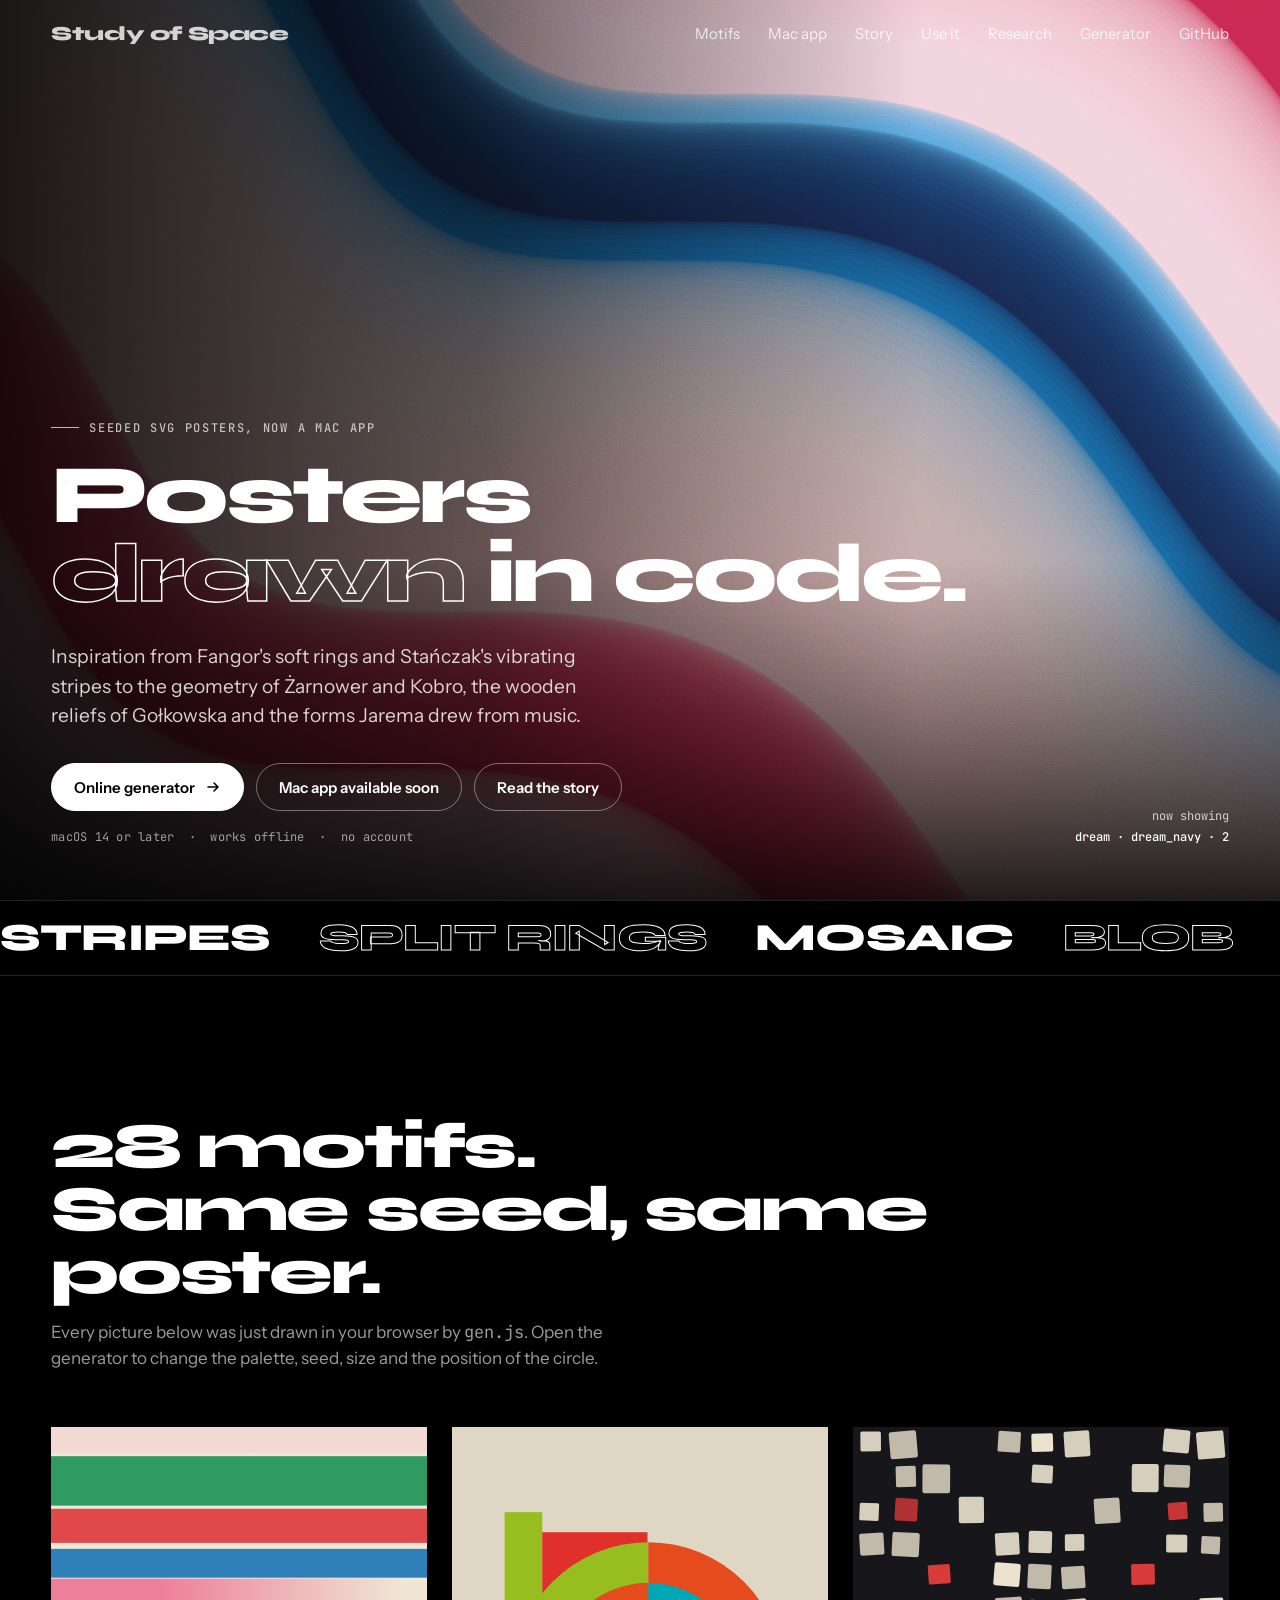
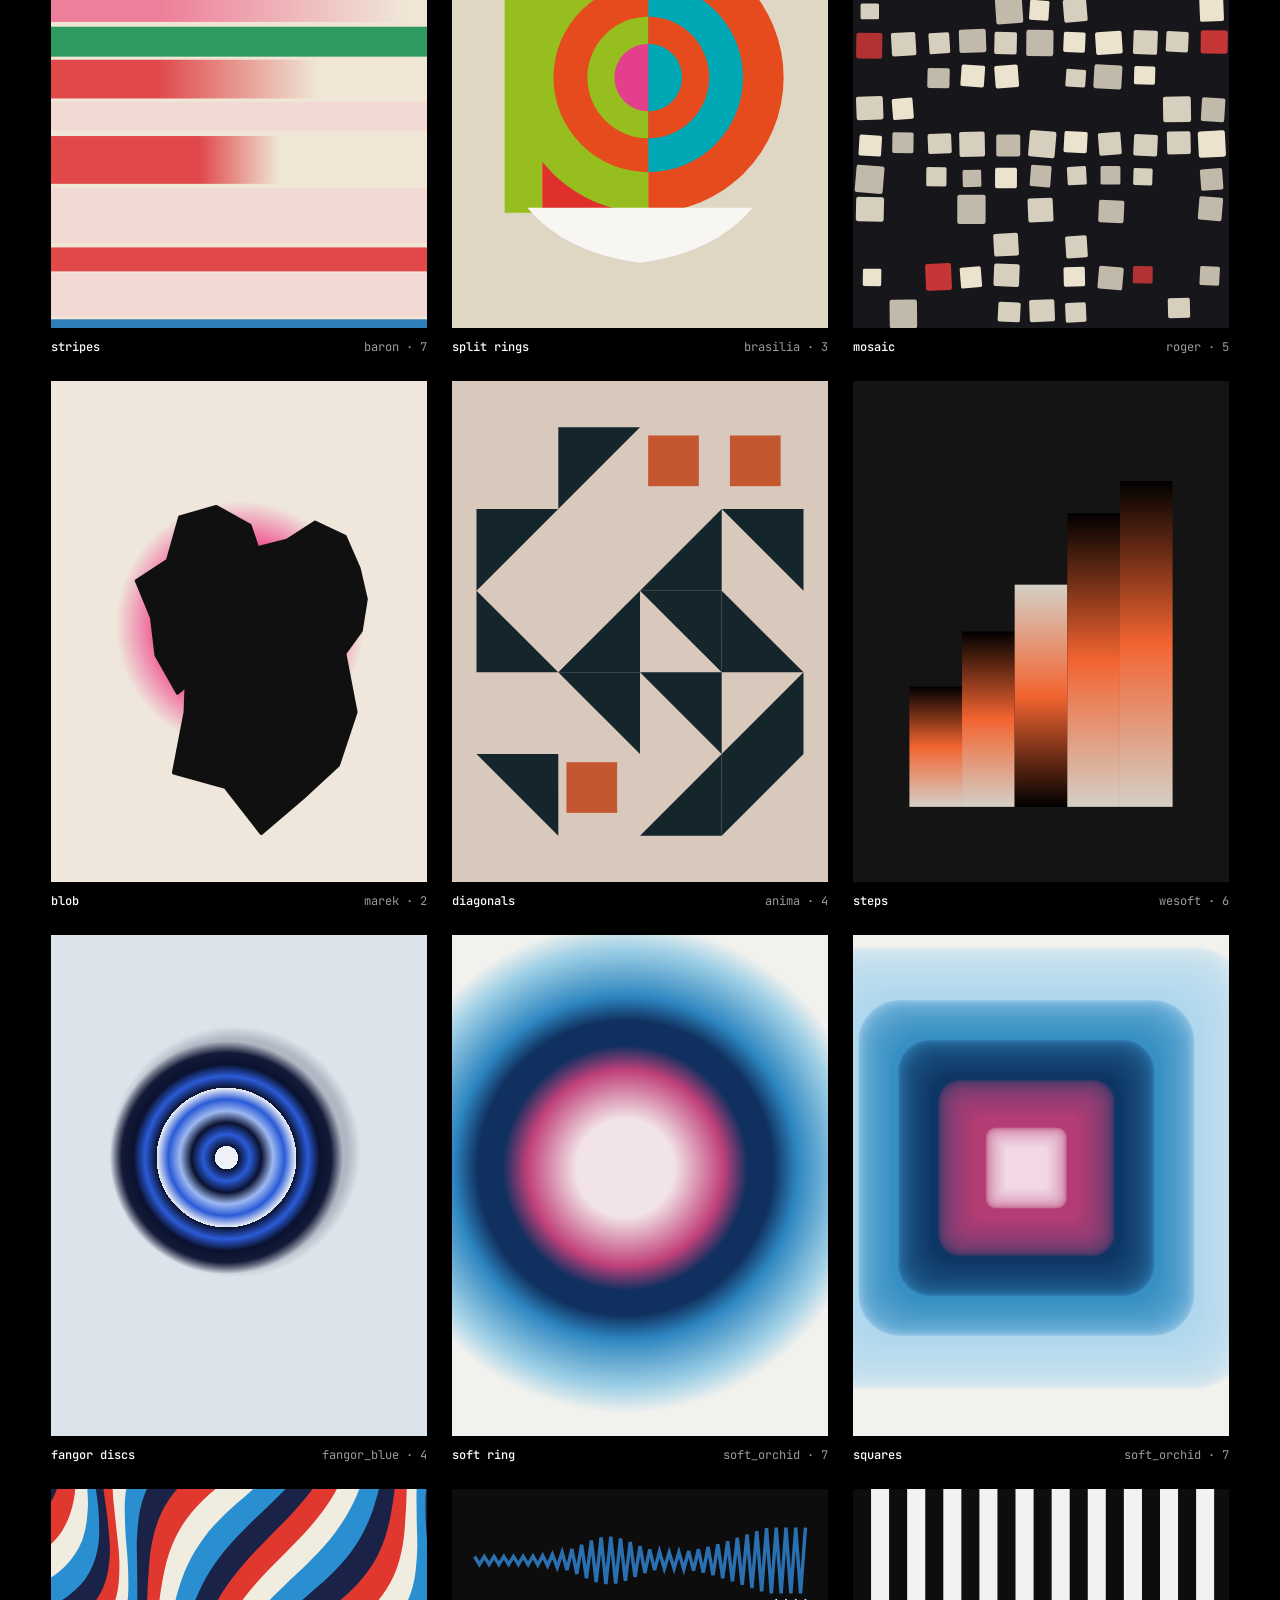
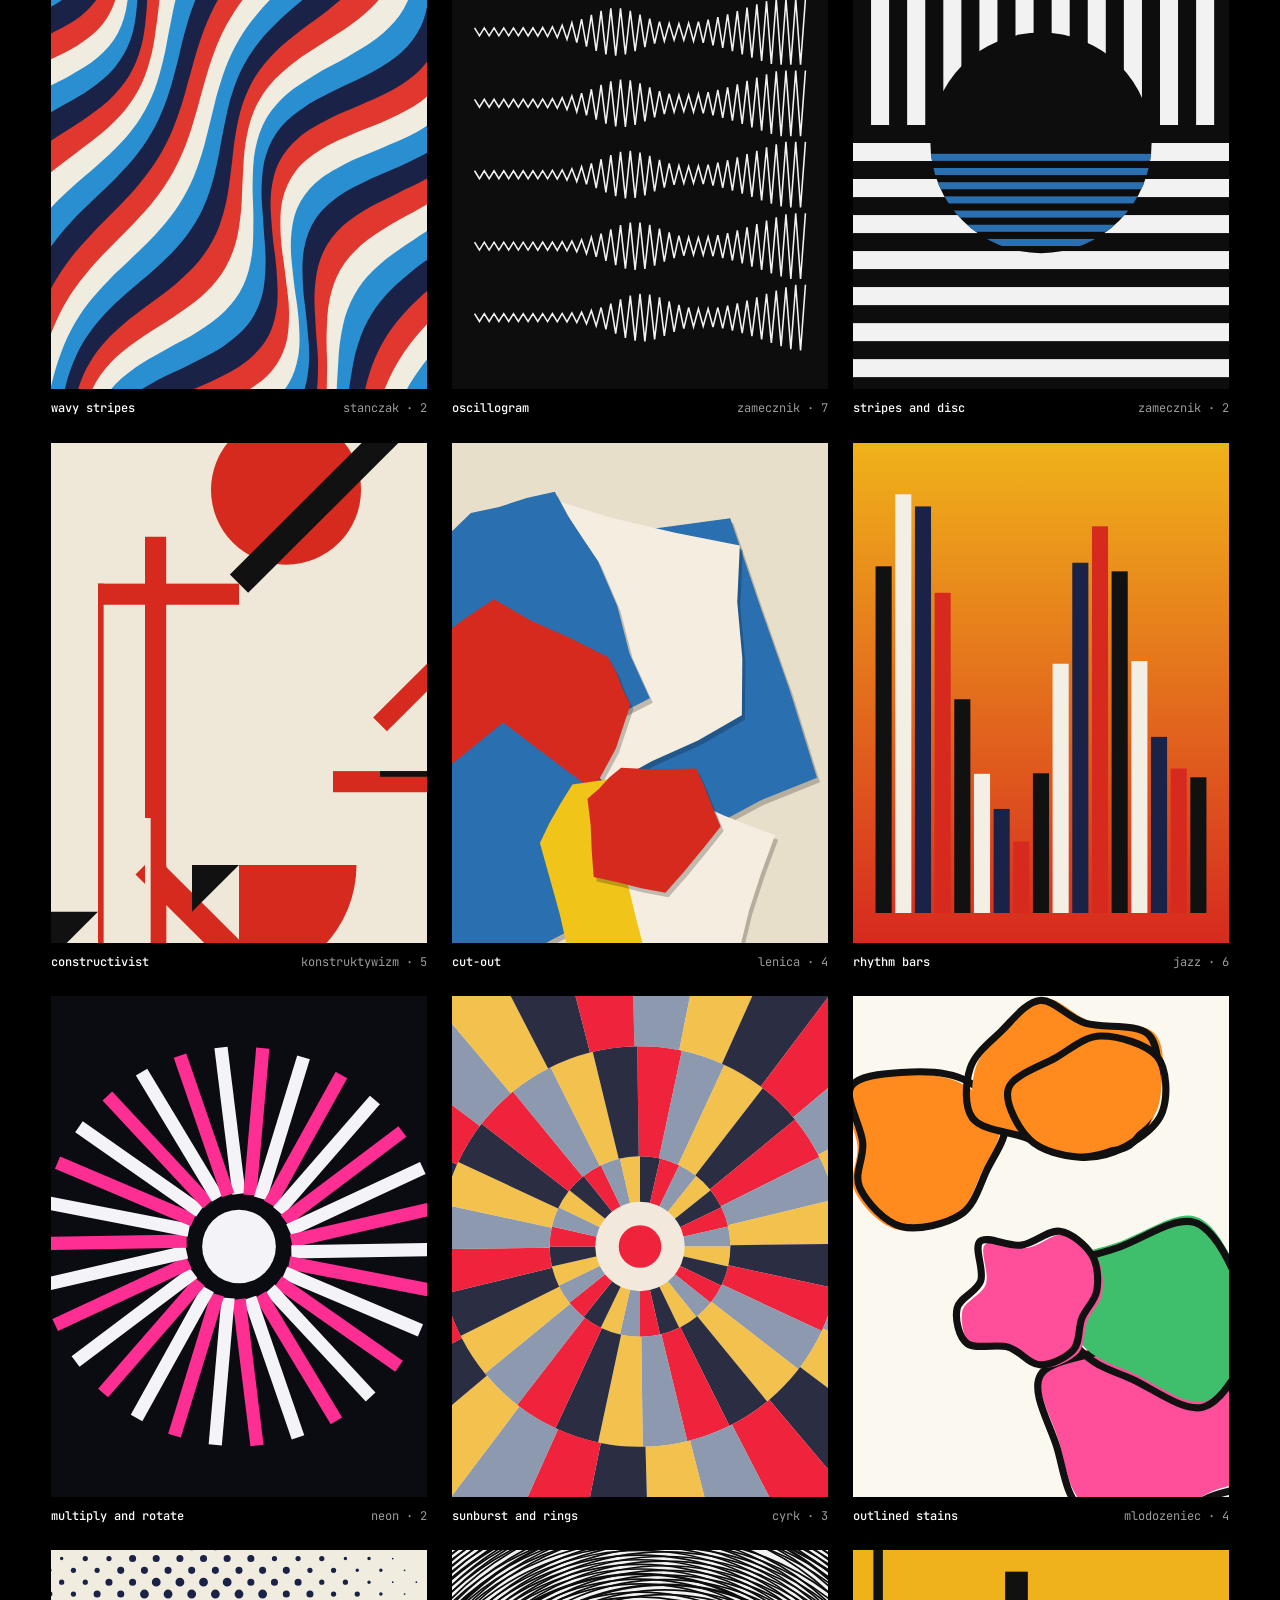
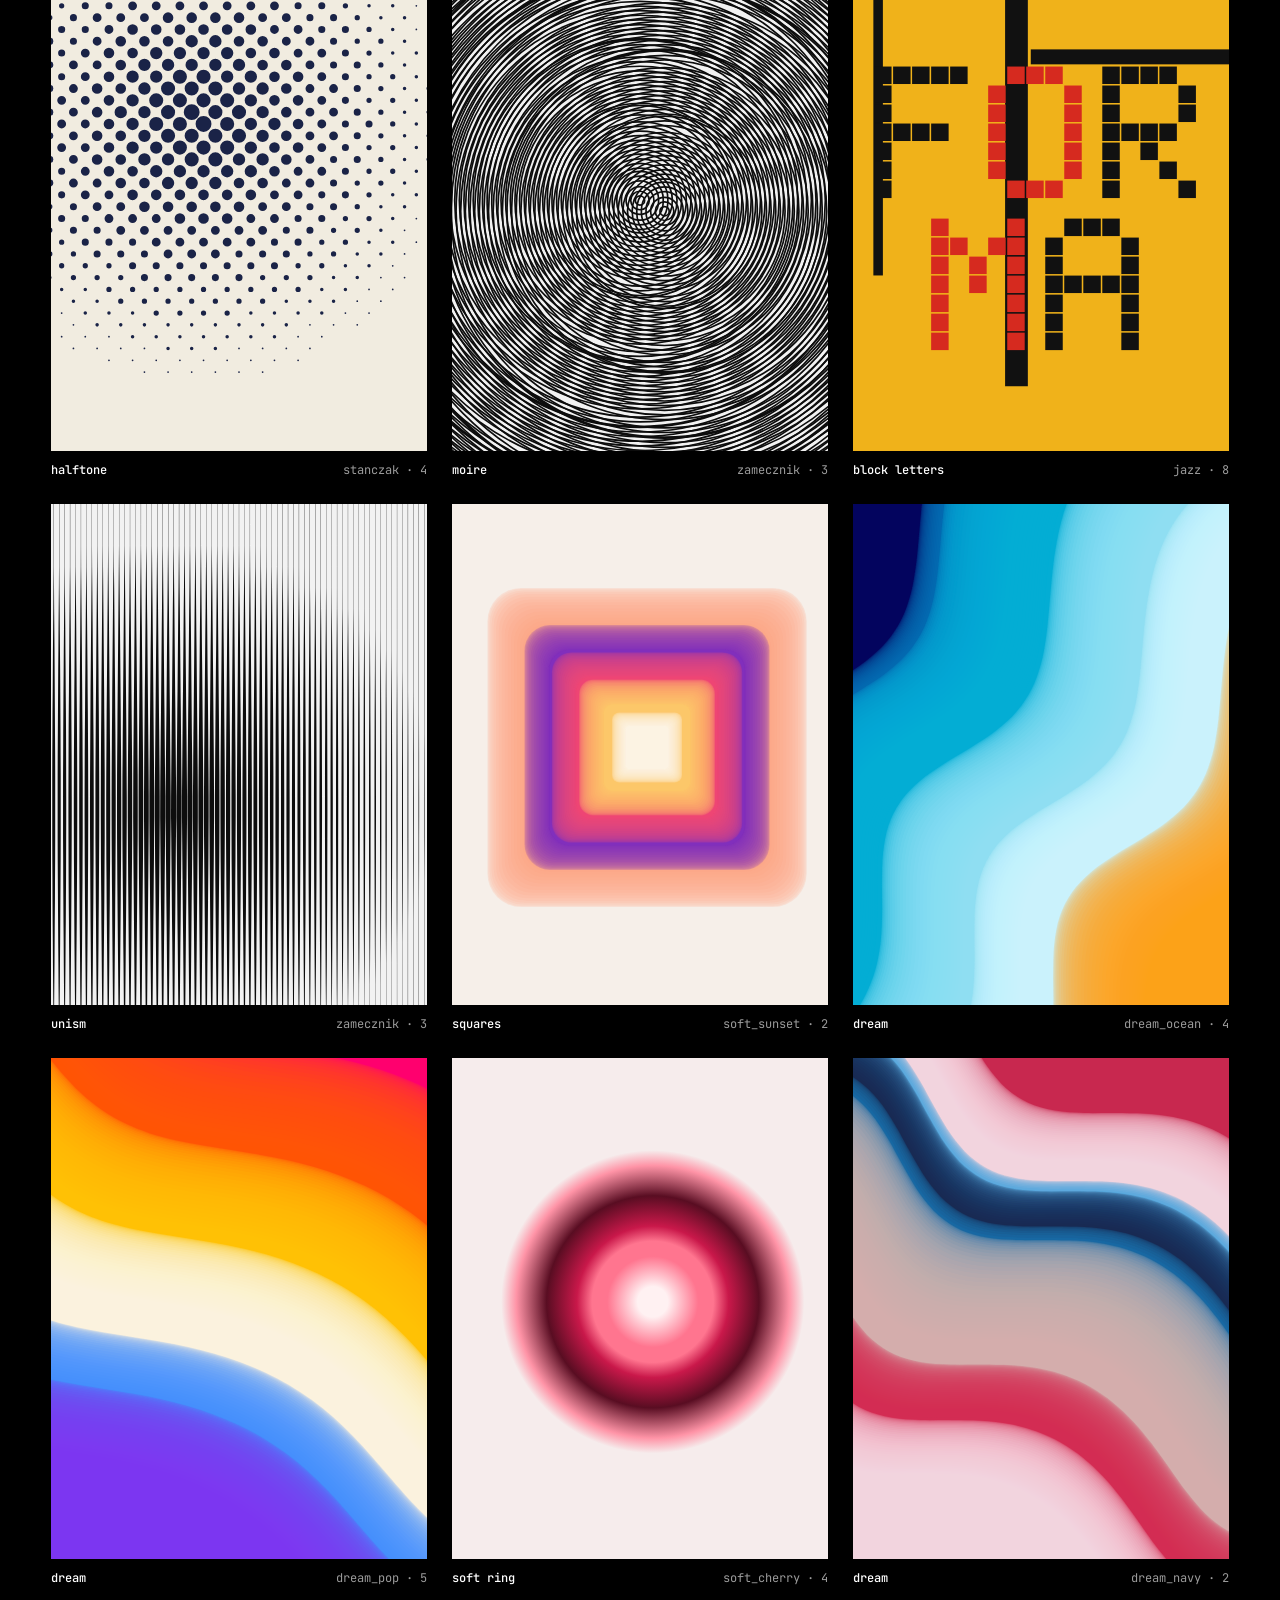
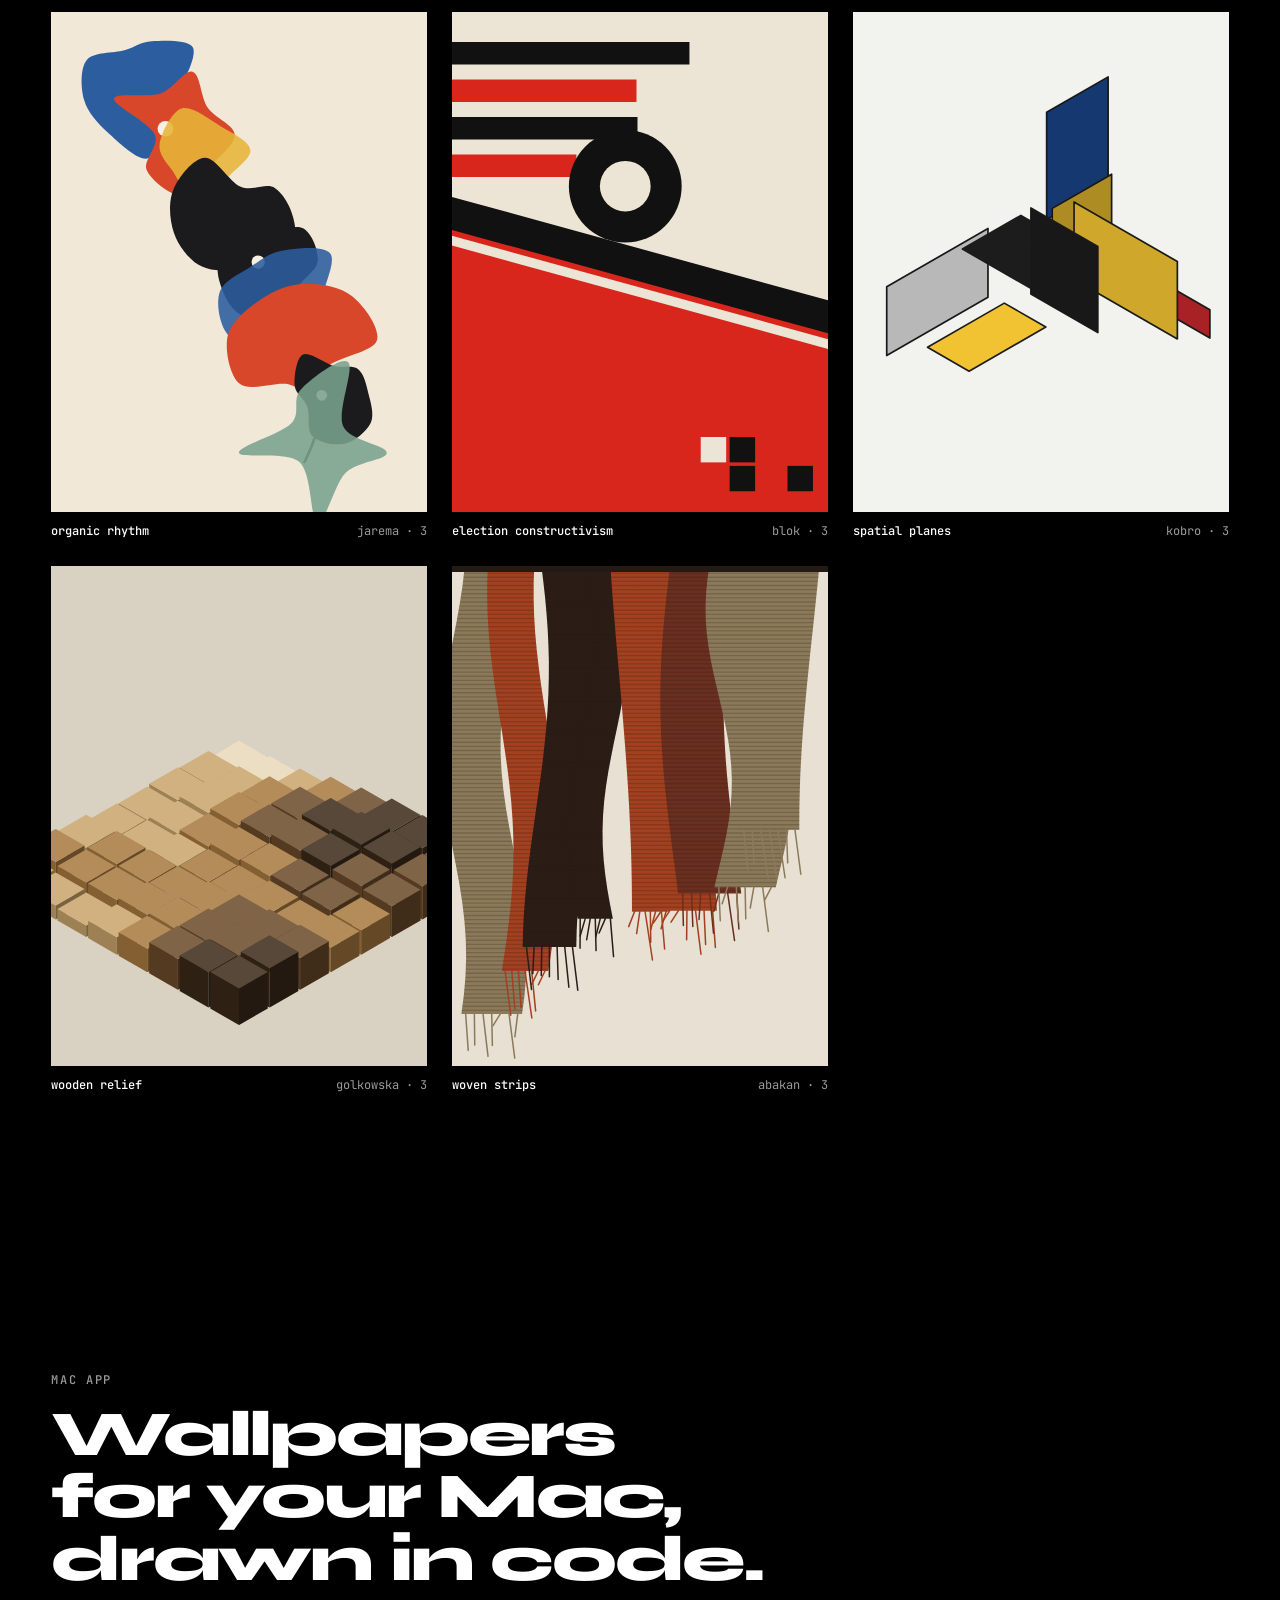
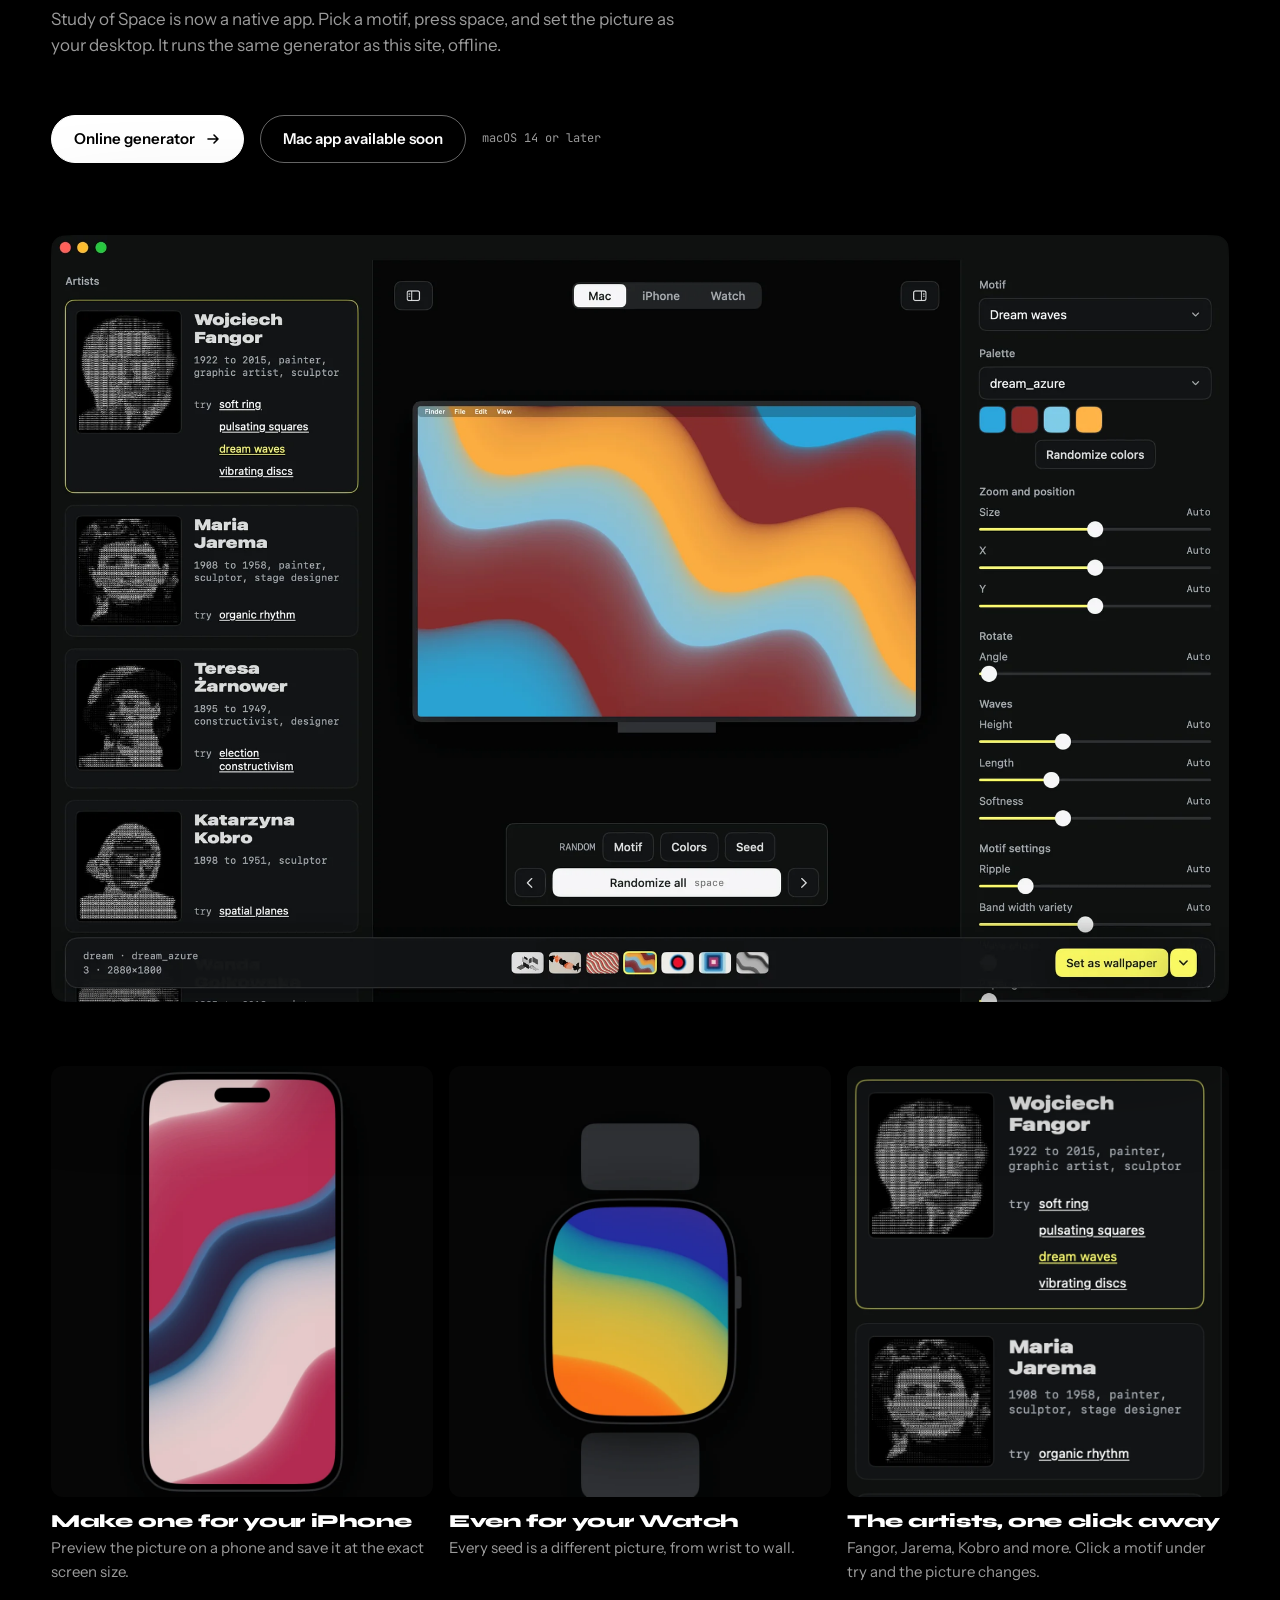
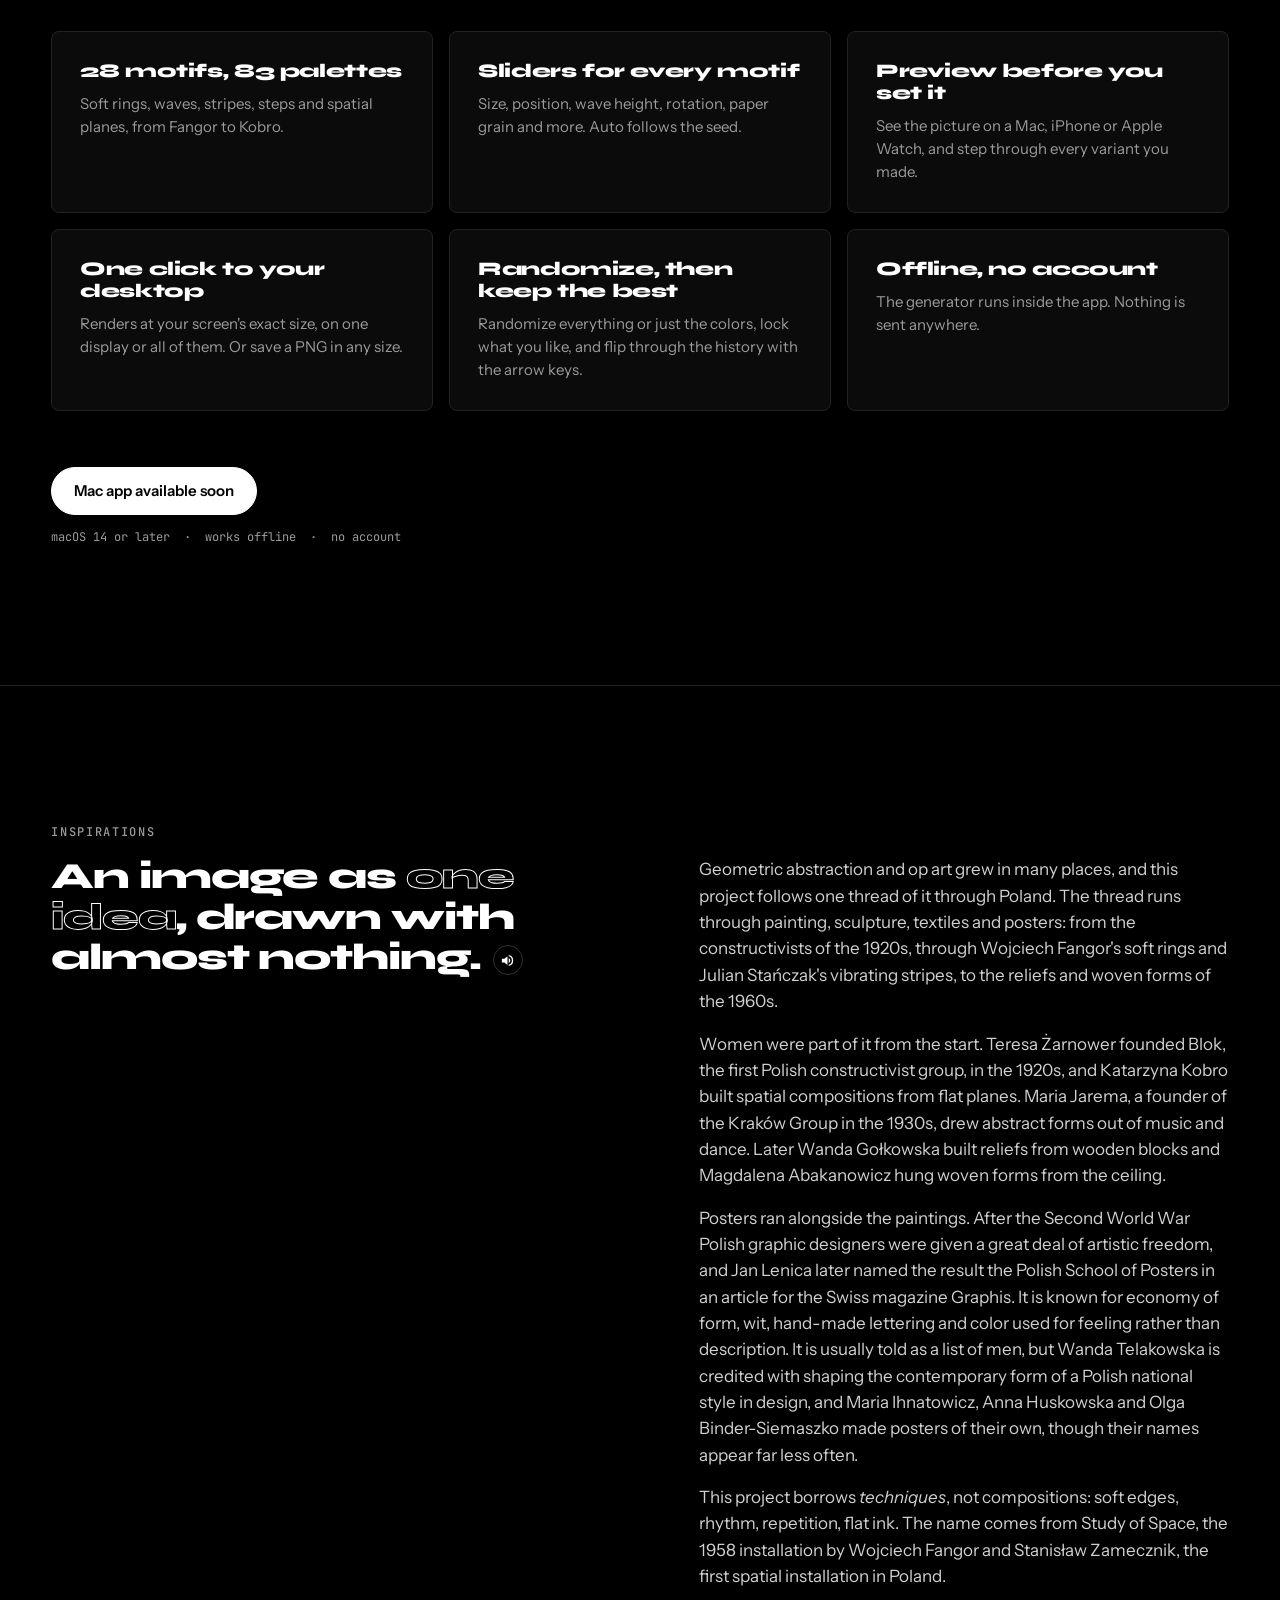
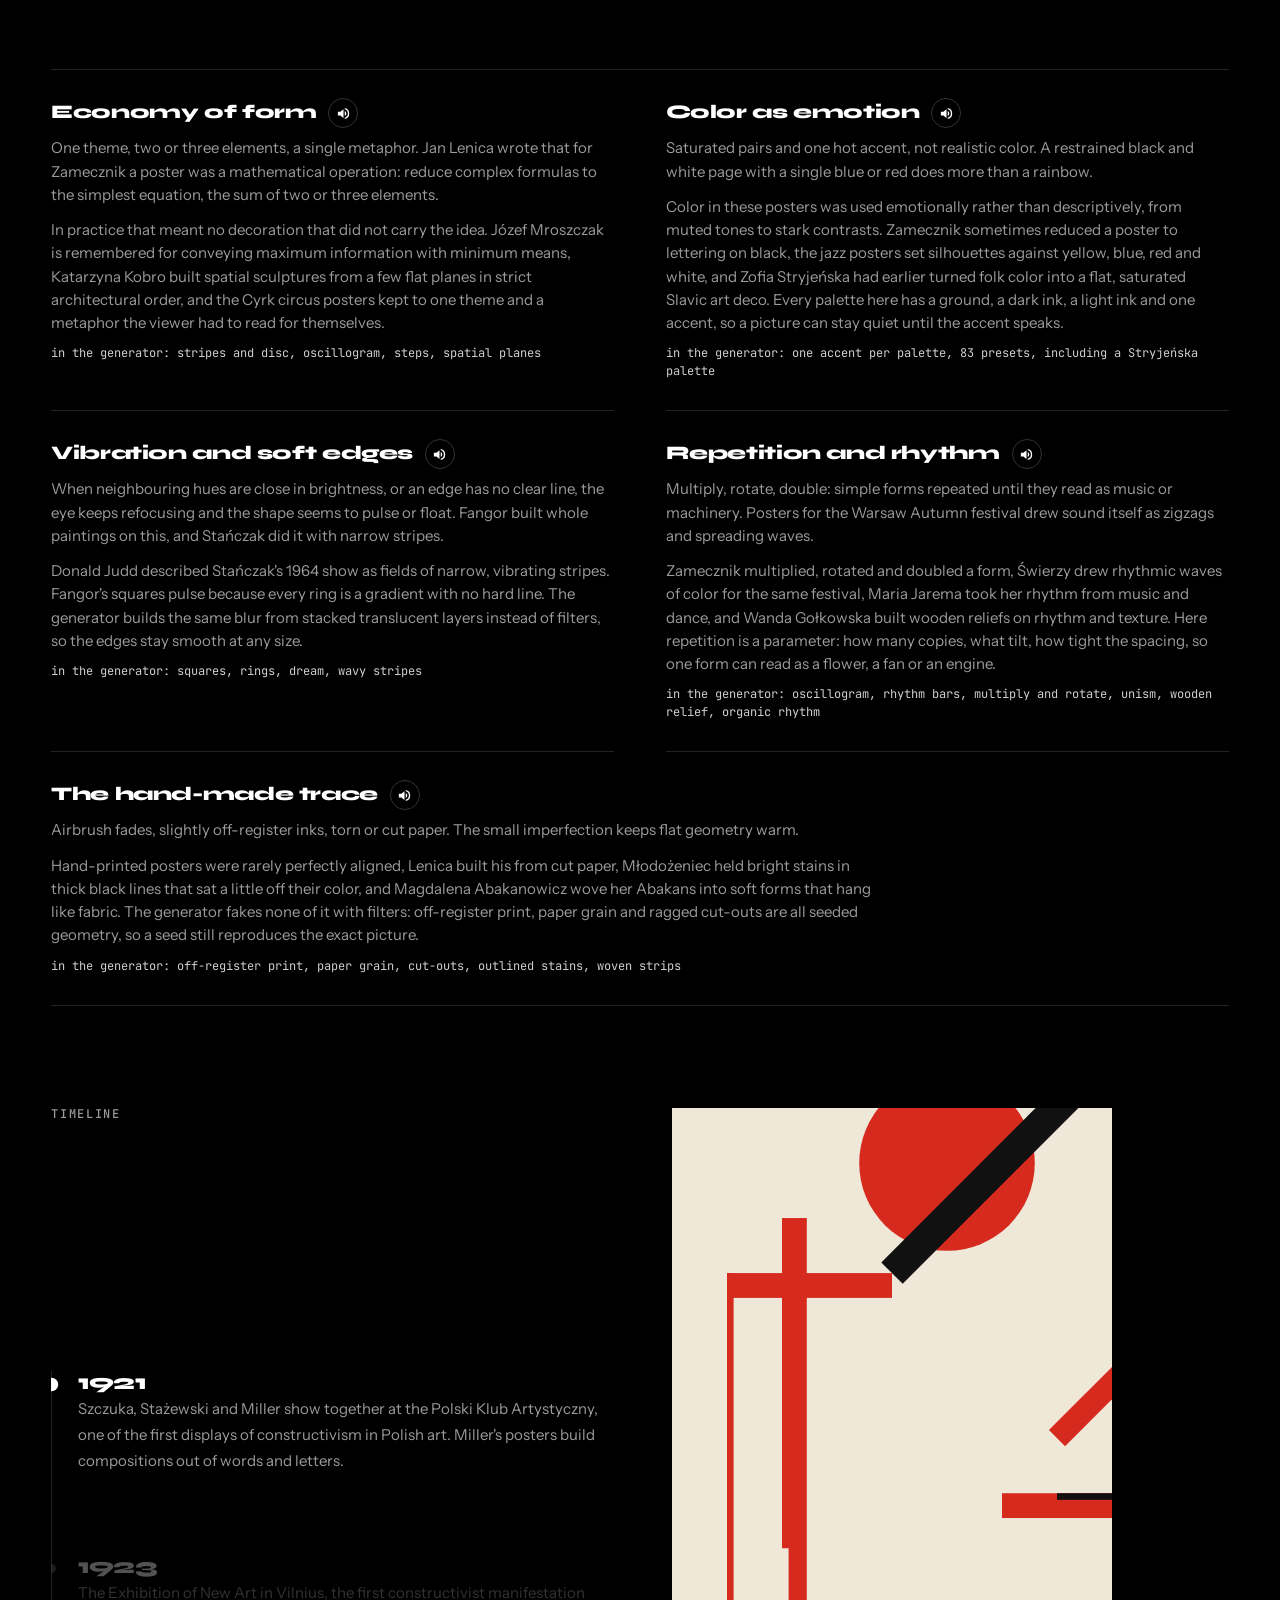
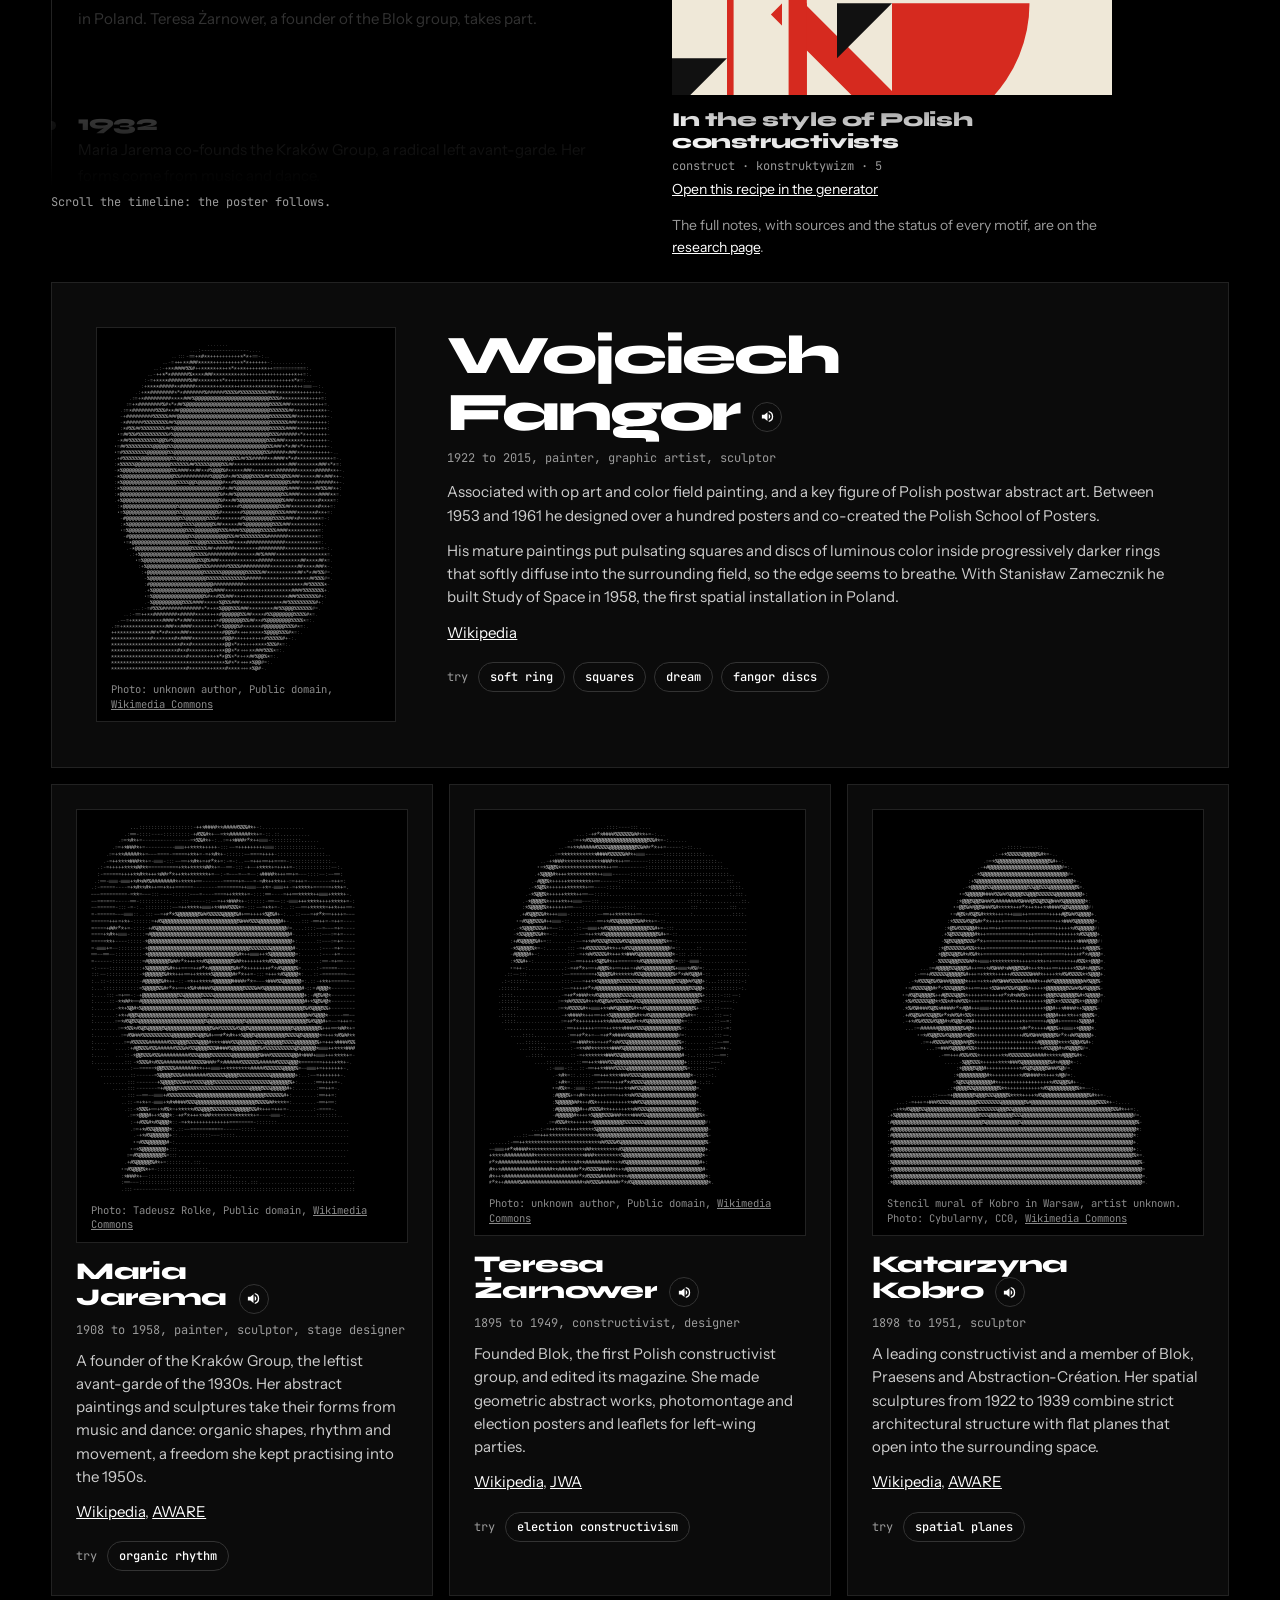
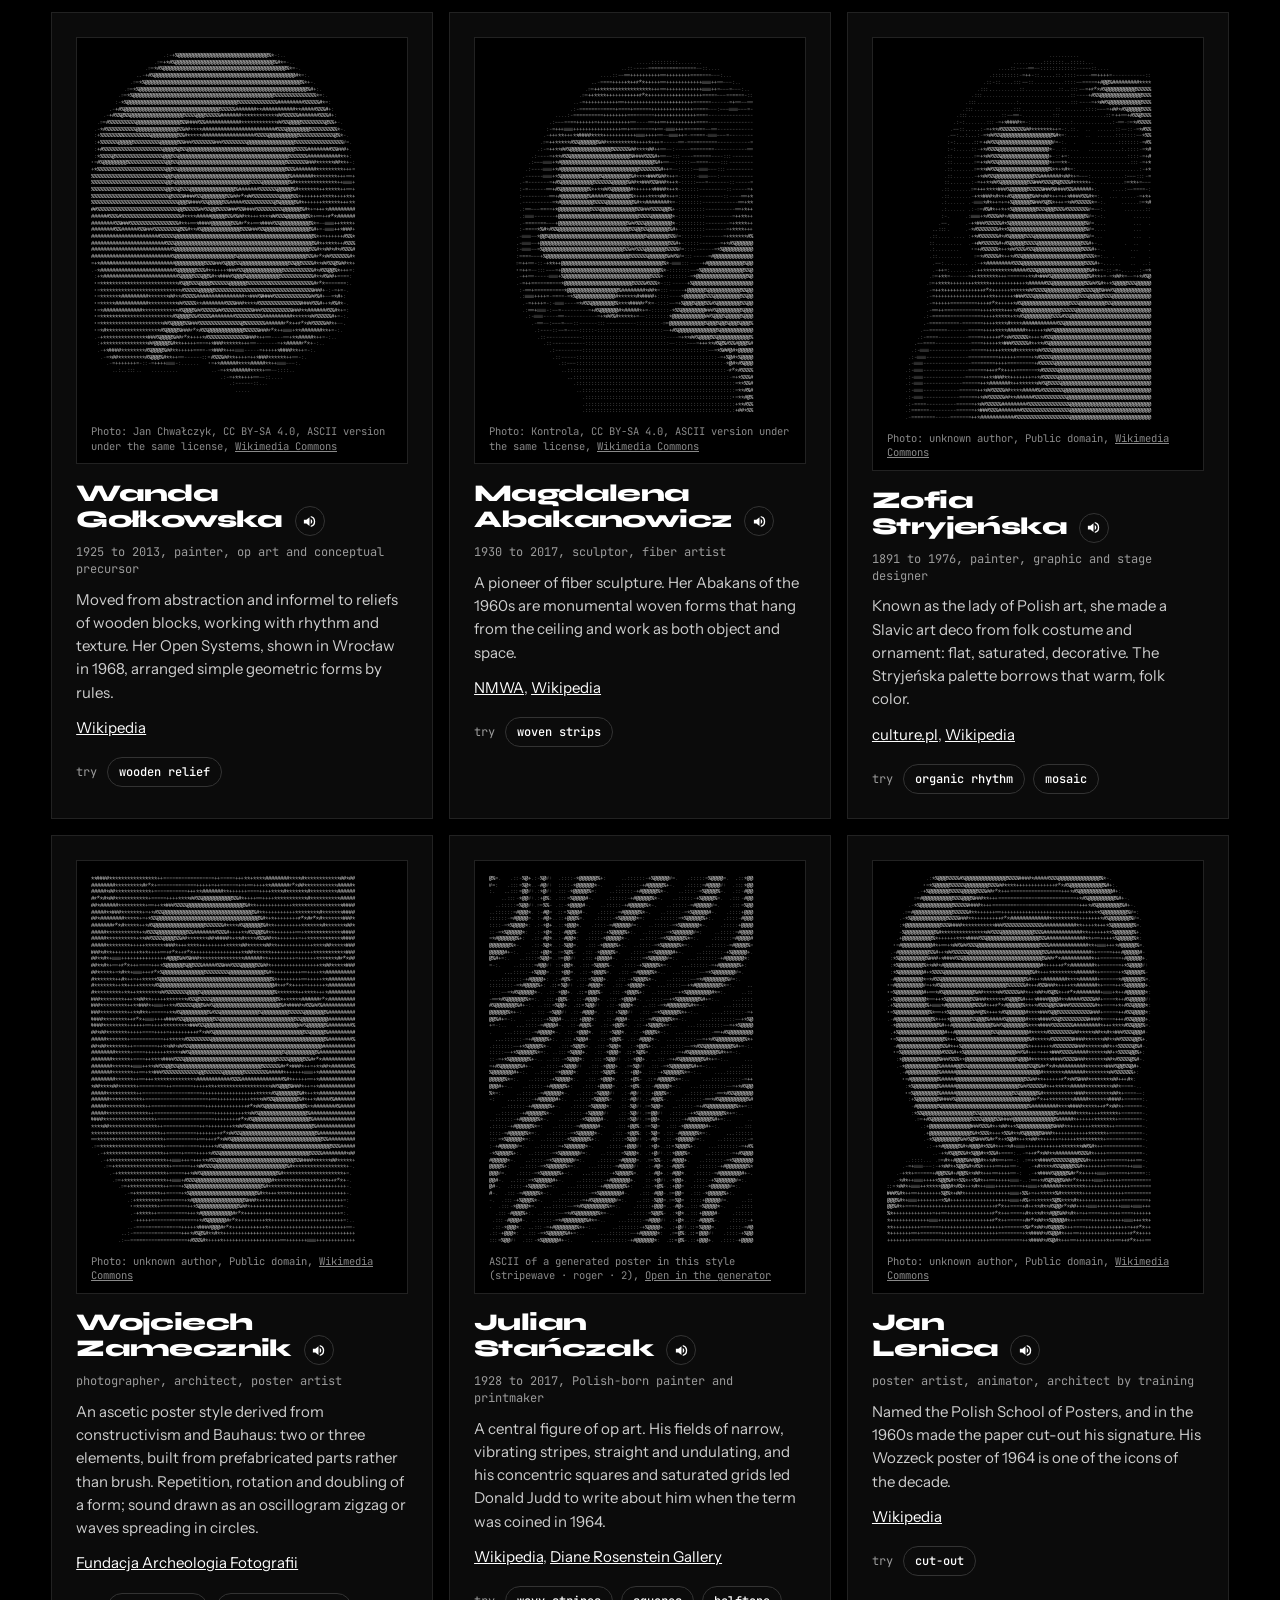
==== commit b62c9650: "Landing: clean device tiles in the Mac app section The iPhone, Watch and artists images were crops w" ====
--- a/index.html
+++ b/index.html
@@ -183,7 +183,7 @@
     .mac-shot img { display: block; width: 100%; height: auto; filter: drop-shadow(0 30px 60px rgba(0,0,0,.55)); }
     .devices { display: grid; grid-template-columns: repeat(auto-fit, minmax(min(100%, 260px), 1fr)); gap: clamp(14px, 2vw, 16px); margin-top: clamp(32px, 5vw, 64px); }
     .devices figure { margin: 0; }
-    .devices img { display: block; width: 100%; aspect-ratio: 416 / 470; object-fit: cover; object-position: top; background: var(--card); border-radius: 12px; }
+    .devices img { display: block; width: 100%; height: auto; aspect-ratio: 880 / 994; object-fit: cover; background: #050606; border-radius: 12px; }
     .devices h3 { margin: 14px 0 4px; font: 800 1.15rem/1.15 var(--display); letter-spacing: -.02em; }
     .devices p { margin: 0; color: var(--muted); font-size: 15px; }
     .features { display: grid; grid-template-columns: repeat(auto-fit, minmax(min(100%, 300px), 1fr)); gap: 16px; margin-top: clamp(24px, 4vw, 48px); }
@@ -387,9 +387,9 @@
       </div>
       <figure class="mac-shot reveal"><img src="app/mac-app.webp" width="2000" height="1303" loading="lazy" alt="The Study of Space Mac app: a panel of Polish artists on the left, a wallpaper preview in the middle, motif and palette controls on the right."></figure>
       <div class="devices">
-        <figure class="reveal"><img src="app/mac-app-iphone.webp" width="880" height="981" loading="lazy" alt="Preview of a wallpaper on an iPhone in the Mac app."><h3>Make one for your iPhone</h3><p>Preview the picture on a phone and save it at the exact screen size.</p></figure>
-        <figure class="reveal"><img src="app/mac-app-watch.webp" width="880" height="981" loading="lazy" alt="Preview of a watch face wallpaper on an Apple Watch in the Mac app."><h3>Even for your Watch</h3><p>Every seed is a different picture, from wrist to wall.</p></figure>
-        <figure class="reveal"><img src="app/mac-app-artists.webp" width="700" height="930" loading="lazy" alt="Cards of Wojciech Fangor and Maria Jarema with ASCII portraits and links to their motifs."><h3>The artists, one click away</h3><p>Fangor, Jarema, Kobro and more. Click a motif under try and the picture changes.</p></figure>
+        <figure class="reveal"><img src="app/mac-app-iphone.webp" width="880" height="994" loading="lazy" alt="Preview of a wallpaper on an iPhone in the Mac app."><h3>Make one for your iPhone</h3><p>Preview the picture on a phone and save it at the exact screen size.</p></figure>
+        <figure class="reveal"><img src="app/mac-app-watch.webp" width="880" height="994" loading="lazy" alt="Preview of a watch face wallpaper on an Apple Watch in the Mac app."><h3>Even for your Watch</h3><p>Every seed is a different picture, from wrist to wall.</p></figure>
+        <figure class="reveal"><img src="app/mac-app-artists.webp" width="880" height="995" loading="lazy" alt="Cards of Wojciech Fangor and Maria Jarema with ASCII portraits and links to their motifs."><h3>The artists, one click away</h3><p>Fangor, Jarema, Kobro and more. Click a motif under try and the picture changes.</p></figure>
       </div>
       <div class="features">
         <div class="feature reveal"><h3>28 motifs, 83 palettes</h3><p>Soft rings, waves, stripes, steps and spatial planes, from Fangor to Kobro.</p></div>
